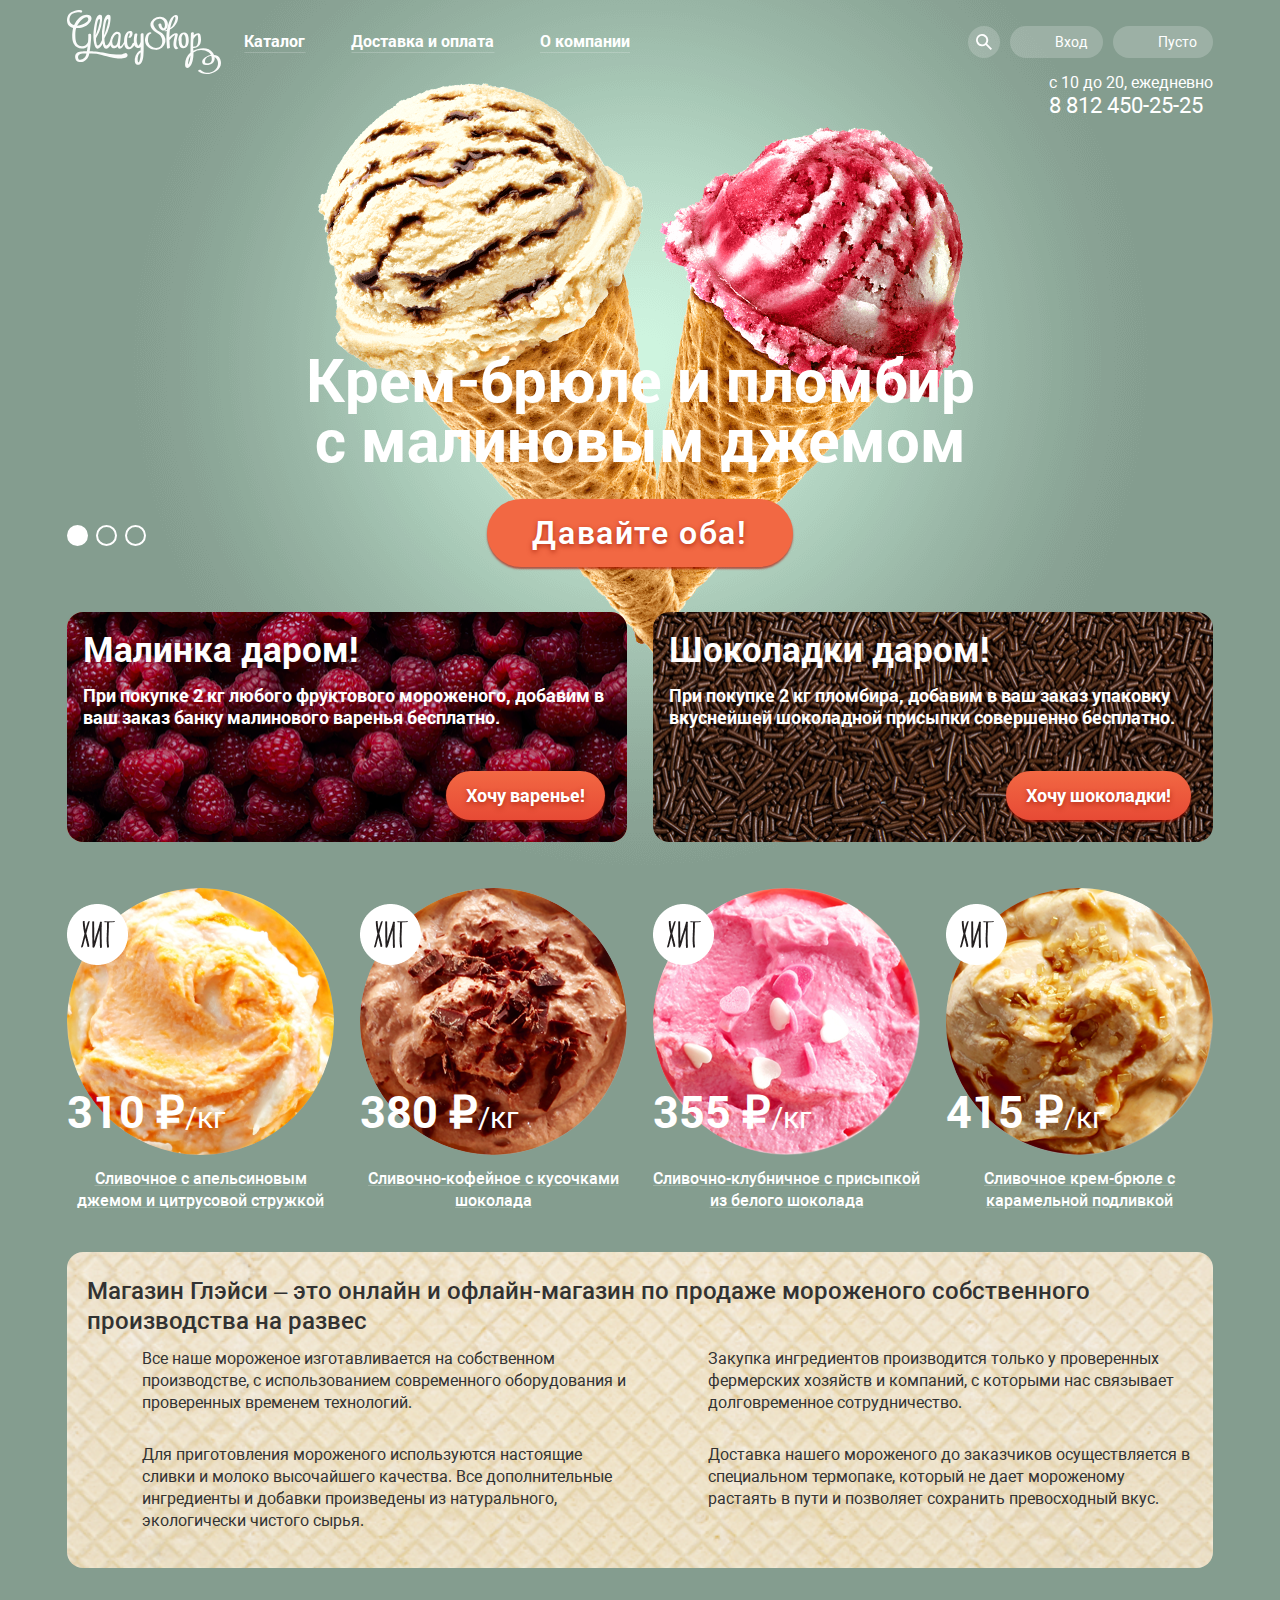
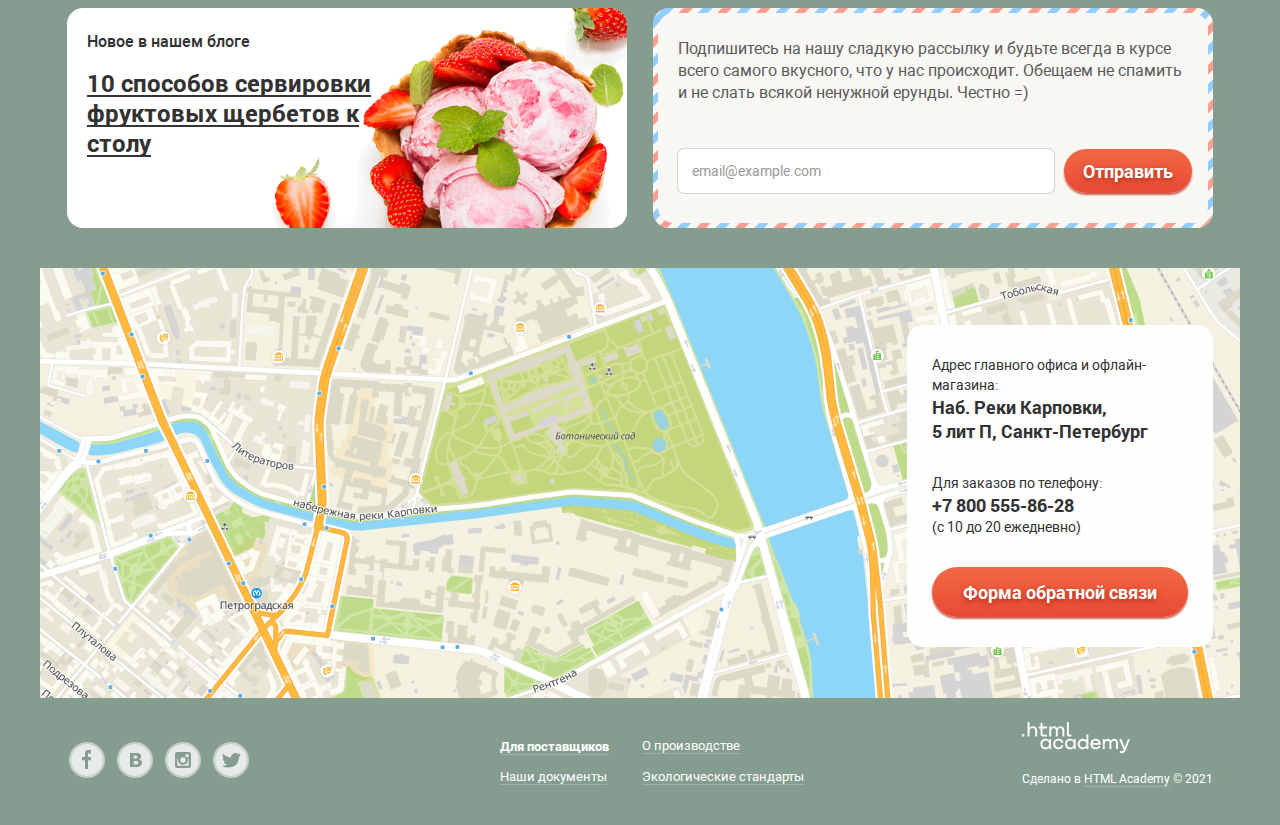
==== index.html @ b0f2558c "убирает лишние стили у карточек товаров" ====
<!DOCTYPE html>
<html lang="ru">
<head>
  <meta charset="utf-8">
  <title>HTML Academy: Глейси</title>
  <meta name="viewport" content="width=device-width, initial-scale=1.0">
  <link rel="icon" href="favicon.ico">
<!--  <link rel="apple-touch-icon" href="favicon/180.png">-->
<!--  <link rel="manifest" href="manifest.webmanifest">-->
  <link rel="preconnect" href="https://fonts.gstatic.com">
  <link href="https://fonts.googleapis.com/css2?family=Roboto:wght@400;500;700&display=swap" rel="stylesheet">
  <link href="css/normalize.css" rel="stylesheet">
  <link href="css/style.css" rel="stylesheet">
  <link rel="preload" as="image" href="img/icecream-group1.png">
  <link rel="preload" as="image" href="img/icecream-group2.png">
  <link rel="preload" as="image" href="img/icecream-group3.png">
</head>
<body class="">
<input class="btn-1" type="radio" id="btn-1" name="toggle" checked>
<input class="btn-2" type="radio" id="btn-2" name="toggle">
<input class="btn-3" type="radio" id="btn-3" name="toggle">
<div class="wrapper">
<header class="main-header">
  <nav class="main-nav">
    <a class="logo">
      <img src="img/logo.svg" width="154" height="64" alt="Логотип магазина мороженого Gllacy Shop">
    </a>
    <ul class="main-nav-list">
      <li class="main-nav-item">
        <a class="main-nav-link" href="#">Каталог</a>
        <ul class="menu-list">
          <li class="menu-item">
            <a class="menu-link new" href="#">Новинки</a>
          </li>
          <li class="menu-item">
            <a class="menu-link" href="catalog.html">Сливочное</a>
          </li>
          <li class="menu-item">
            <a class="menu-link" href="#">Щербеты</a>
          </li>
          <li class="menu-item">
            <a class="menu-link" href="#">Фруктовый лед</a>
          </li>
          <li class="menu-item">
            <a class="menu-link" href="#">Мелорин</a>
          </li>
        </ul>
      </li>
      <li class="main-nav-item">
        <a class="main-nav-link" href="#">Доставка и оплата</a>
      </li>
      <li class="main-nav-item">
        <a class="main-nav-link" href="#">О компании</a>
      </li>
    </ul>
    <ul class="user-list">
      <li class="user-list-item">
        <button class="user-link search-button" type="button" aria-label="Поиск товара"></button>
        <form class="user-form search-form" action="https://echo.htmlacademy.ru" method="get">
          <label class="visually-hidden" for="search-index">Введите слово для поиска</label>
          <input type="text" name="search-index"
                 id="search-index" placeholder="Крем-брюле" autofocus>
        </form>
      </li>
      <li class="user-list-item">
        <a class="user-link login-link" href="#">Вход</a>
        <form class="user-form login-form" action="https://echo.htmlacademy.ru" method="post">
          <div>
            <label class="visually-hidden" for="login-email">Введите e-mail</label>
            <input type="email" name="login-email" id="login-email" placeholder="email@example.com">
          </div>
          <div>
            <label class="visually-hidden" for="login-password">Введите пароль</label>
            <input type="password" name="login-password" id="login-password" placeholder="&#183; &#183; &#183; &#183; &#183; &#183;">
          </div>
          <div>
            <button class="button login-button" type="button">Войти</button>
            <ul class="login-form-list">
              <li class="login-form-item">
                <a class="login-form-link" href="#">Забыли пароль</a>
              </li>
              <li class="login-form-item">
                <a class="login-form-link" href="#">Новая регистрация</a>
              </li>
            </ul>
          </div>
        </form>
      </li>
      <li class="user-list-item">
        <a class="user-link cart-link" href="#" aria-label="Корзина покупок">
          <span class="cart-text cart-empty">Пусто</span>
        </a>
        <div class="cart-content">
          <table>
            <tbody>
            <tr>
              <td class="reset-td">
                <button class="cart-reset" type="reset">
                  <span class="visually-hidden">Удалить из корзины</span>
                </button>
              </td>
              <td class="image-td">
                <img src="img/icecream1.png" width="33" height="33"
                     alt="Сливочный пломбир с желтым апельсиновым джемом">
              </td>
              <td class="title-td">Пломбир с апельсиновым джемом</td>
              <td class="info-td">1,5 кг х <span class="cart-price">200 руб.</span></td>
              <td class="cost-td">300 руб.</td>
            </tr>
            <tr>
              <td class="reset-td">
                <button class="cart-reset" type="reset">
                  <span class="visually-hidden">Удалить из корзины</span>
                </button>
              </td>
              <td class="image-td">
                <img src="img/icecream3.png" width="33" height="33" alt="Розовый клубничный пломбир с присыпкой из
                  маленьких белых сердечек">
              </td>
              <td class="title-td">Клубничный пломбир с присыпкой из белого шоколада</td>
              <td class="info-td">1,5 кг х <span class="cart-price">300 руб.</span></td>
              <td class="cost-td">450 руб.</td>
            </tr>
            </tbody>
          </table>
          <dl class="cart-total">
            <dt>Итого:</dt>
            <dd>750 руб.</dd>
          </dl>
          <button class="button order-button" type="submit">Оформить заказ</button>
        </div>
      </li>
    </ul>
    <div class="nav-contacts">
      <p>с 10 до 20, ежедневно</p>
      <a class="nav-phone" href="tel:88124502525">8 812 450-25-25</a>
    </div>
  </nav>
</header>
<main>
  <div class="container">
    <h1 class="visually-hidden">Магазин мороженого "Glaccy shop"</h1>
    <section class="slider">
      <div class="slide slide1" id="slide1">
        <div class="slide-title">Крем-брюле и пломбир с малиновым джемом</div>
        <a class="button slide-button" href="#">Давайте оба!</a>
      </div>
      <div class="slide slide2" id="slide2">
        <div class="slide-title">Шоколадный пломбир и лимонный сорбет</div>
        <a class="button slide-button" href="#">Давайте оба!</a>
      </div>
      <div class="slide slide3" id="slide3">
        <div class="slide-title">Пломбир с помадкой и клубничный щербет</div>
        <a class="button slide-button" href="#">Давайте оба!</a>
      </div>
      <div class="toggle">
        <label for="btn-1"><span class="visually-hidden">Первый слайд</span></label>
        <label for="btn-2"><span class="visually-hidden">Второй слайд</span></label>
        <label for="btn-3"><span class="visually-hidden">Третий слайд</span></label>
      </div>
    </section>
    <section class="columns special">
      <h2 class="visually-hidden">Акции магазина</h2>
      <div class="special-item raspberries">
        <div>
          <h3>Малинка даром!</h3>
          <p>При покупке 2 кг любого фруктового мороженого, добавим в ваш заказ банку малинового варенья бесплатно.</p>
        </div>
        <button class="button special-button" type="button">Хочу варенье!</button>
      </div>
      <div class="special-item chocolates">
        <div>
          <h3>Шоколадки даром!</h3>
          <p>При покупке 2 кг пломбира, добавим в ваш заказ упаковку вкуснейшей шоколадной присыпки совершенно
            бесплатно.</p>
        </div>
        <button class="button special-button" type="button">Хочу шоколадки!</button>
      </div>
    </section>
    <section class="cards">
      <h2 class="visually-hidden">Варианты мороженого</h2>
      <section class="cards-item">
        <h3>Сливочное с апельсиновым джемом и цитрусовой стружкой</h3>
        <div class="cards-image-wrapper">
          <img class="cards-image" src="img/icecream1.png" width="267" height="267" alt="Сливочный пломбир с желтым апельсиновым джемом">
          <p class="cards-label"><span class="visually-hidden">хит</span></p>
          <p class="cards-info"><span class="cards-price">310 ₽</span>/кг</p>
        </div>
        <a class="button product-button" href="#">Быстрый просмотр</a>
      </section>
      <section class="cards-item">
        <h3>Сливочно-кофейное с кусочками шоколада</h3>
        <div class="cards-image-wrapper">
          <img class="cards-image" src="img/icecream2.png" width="267" height="267" alt="Кофейный пломбир с кусочками шоколада">
          <p class="cards-label"><span class="visually-hidden">хит</span></p>
          <p class="cards-info"><span class="cards-price">380 ₽</span>/кг</p>
        </div>
<!--        <div class="product-button-wrapper">-->
        <a class="button product-button" href="#">Быстрый просмотр</a>
<!--        </div>-->
      </section>
      <section class="cards-item">
        <h3>Сливочно-клубничное с присыпкой из белого шоколада</h3>
        <div class="cards-image-wrapper">
          <img class="cards-image" src="img/icecream3.png" width="267" height="267" alt="Розовый клубничный пломбир с присыпкой из
                    маленьких белых сердечек">
          <p class="cards-label"><span class="visually-hidden">хит</span></p>
          <p class="cards-info"><span class="cards-price">355 ₽</span>/кг</p>
        </div>
        <a class="button product-button" href="#">Быстрый просмотр</a>
      </section>
      <section class="cards-item">
        <h3>Сливочное крем-брюле с карамельной подливкой</h3>
        <div class="cards-image-wrapper">
          <img class="cards-image" src="img/icecream4.png" width="267" height="267" alt="Бежевый cливочный крем-брюле с вкуснейшей карамельной
              подливкой">
          <p class="cards-label"><span class="visually-hidden">хит</span></p>
          <p class="cards-info"><span class="cards-price">415 ₽</span>/кг</p>
        </div>
        <a class="button product-button" href="#">Быстрый просмотр</a>
      </section>
    </section>
    <section class="about">
      <h2 class="about-title">Магазин Глэйси – это онлайн и офлайн-магазин по продаже мороженого собственного производства на развес</h2>
      <ul class="about-list">
        <li class="about-item">Все наше мороженое изготавливается на собственном производстве, с использованием современного оборудования и
          проверенных временем технологий.
        </li>
        <li class="about-item">Закупка ингредиентов производится только у проверенных фермерских хозяйств и компаний, с которыми нас
          связывает долговременное сотрудничество.
        </li>
        <li class="about-item">Для приготовления мороженого используются настоящие сливки и молоко высочайшего качества. Все дополнительные
          ингредиенты и добавки произведены из натурального, экологически чистого сырья.
        </li>
        <li class="about-item">Доставка нашего мороженого до заказчиков осуществляется в специальном термопаке, который не дает мороженому
          растаять в пути и позволяет сохранить превосходный вкус.
        </li>
      </ul>
    </section>
    <div class="columns usefull">
      <article class="blog">
        <h3 class="blog-title">Новое в нашем блоге</h3>
        <h4 class="blog-item-title">
          <a class="blog-item-link" href="#"><span>10 способов сервировки фруктовых щербетов к столу</span></a>
        </h4>
      </article>
      <section class="mailing">
        <div class="mailing-wrapper">
          <h3 class="visually-hidden">Подписка на рассылку магазина</h3>
          <p class="mailing-text">Подпишитесь на нашу сладкую рассылку и будьте всегда в курсе всего самого вкусного, что у нас происходит.
            Обещаем не спамить и не слать всякой ненужной ерунды. Честно =)</p>
          <form class="mailing-form" action="https://echo.htmlacademy.ru" method="post">
            <label class="visually-hidden" for="mailing">Введите e-mail</label>
            <input type="email" name="email"
                   id="mailing" placeholder="email@example.com">
            <button class="button mailing-button" type="submit">Отправить</button>
          </form>
        </div>
      </section>
    </div>
  </div>
  <section class="contacts">
    <h2 class="visually-hidden">Контакты магазина</h2>
    <div class="contacts-map-wrapper">
      <!--          <iframe class="contacts__active-map" src="https://www.google.com/maps/embed?pb=!1m18!1m12!1m3!1d1998.6036253002965!2d30.320858715883602!3d59.9387191690544!2m3!1f0!2f0!3f0!3m2!1i1024!2i768!4f13.1!3m3!1m2!1s0x4696310fca145cc1%3A0x42b32648d8238007!2z0JHQvtC70YzRiNCw0Y8g0JrQvtC90Y7RiNC10L3QvdCw0Y8g0YPQuy4sIDE5LzgsINCh0LDQvdC60YIt0J_QtdGC0LXRgNCx0YPRgNCzLCAxOTExODY!5e0!3m2!1sru!2sru!4v1587990916306!5m2!1sru!2sru"-->
      <!--                  width="600" height="450" style="border:0;" allowfullscreen="" aria-hidden="false" tabindex="0">-->
      <!--          </iframe>-->
      <img class="contacts-map" src="img/map.png" width="1200" height="430" alt="Офис компании расположен по адресу: Санкт-Петербург, Набережная
          реки Карповки, д.5 лит П">
    </div>
    <address class="contacts-wrapper">
      <p>Адрес главного офиса и офлайн-магазина:<br>
        <span>Наб. Реки Карповки, 5&nbsp;лит&nbsp;П,&nbsp;Санкт-Петербург</span></p>
      <p>Для заказов по телефону: <a class="contacts-phone" href="tel:+78005558628"><span>+7&nbsp;800&nbsp;555-86-28</span></a><br>
        (с 10 до 20 ежедневно)</p>
      <a class="button contacts-button" href="#">Форма обратной связи</a>
    </address>
  </section>
</main>
<footer class="footer container">
  <ul class="social-list">
    <li class="social-item">
      <a class="social-button facebook" href="#">
        <span class="visually-hidden">Фейсбук</span>
        <svg width="32" height="32" fill="none" xmlns="http://www.w3.org/2000/svg">
          <path d="M16 0a16 16 0 100 32 16 16 0 000-32zm4.06 9.45H17v3.45h3v3.44h-3V25h-3v-8.66h-3V12.9h3V9.45A3.25 3.25
          0 0117 6h3v3.45h.06z" fill="#fff" fill-opacity=".8"/>
        </svg>
      </a>
    </li>
    <li class="social-item">
      <a class="social-button vk" href="#">
        <span class="visually-hidden">Вконтакте</span>
        <svg width="32" height="32" fill="none" xmlns="http://www.w3.org/2000/svg">
          <path d="M16.64 14.49c.325 0 .648-.06.95-.18a1.2 1.2 0 00.64-.56 2 2 0 00.15-.8 1.55 1.55 0 00-.18-.7 1.05 1.05
          0 00-.61-.51 3 3 0 00-1-.17h-2v3h.57c.59-.05 1.08-.06 1.48-.08zM18.12 17.08A4.851 4.851 0 0017 17h-2.39v3.5h2.45a3.23
          3.23 0 001.21-.25c.321-.11.593-.33.77-.62a1.9 1.9 0 00.22-.9 1.76 1.76 0 00-.26-1 1.6 1.6 0 00-.88-.65z"
                fill="#fff" fill-opacity=".8"/>
          <path d="M16 0a16 16 0 100 32 16 16 0 000-32zm6.6 20.53a3.7 3.7 0 01-1.12 1.33 5.17 5.17 0 01-1.83.88 9.76
          9.76 0 01-2.51.27H11V9h5.45a20.61 20.61 0 012.48.11 5.25 5.25 0 011.56.5 2.75 2.75 0 011.19 1.09c.265.473.4
          1.008.39 1.55a3.08 3.08 0 01-.54 1.8 3.46 3.46 0 01-1.53 1.2v.07a4 4 0 012.18 1.13 3.2 3.2 0 01.8 2.26 3.841
          3.841 0 01-.38 1.82z" fill="#fff" fill-opacity=".8"/>
        </svg>
      </a>
    </li>
    <li class="social-item">
      <a class="social-button instagram" href="#">
        <span class="visually-hidden">Инстаграмм</span>
        <svg width="32" height="32" fill="none" xmlns="http://www.w3.org/2000/svg"><g fill-opacity=".8" fill="#fff">
          <path d="M20.92 16A4.96 4.96 0 1111 16c.001-.384.048-.767.14-1.14h-.9v6.84h11.4v-6.84h-.9c.1.373.161.755.18 1.14z"/>
          <path d="M16 18.66A2.66 2.66 0 1013.32 16 2.67 2.67 0 0016 18.66zM21.68 10.3h-3.04v3.04h3.04V10.3z"/>
          <path d="M16 0a16 16 0 100 32 16 16 0 000-32zm8 21.7a2.28 2.28 0 01-2.32 2.3h-11.4A2.29 2.29 0 018 21.7V10.3A2.29
          2.29 0 0110.28 8h11.39A2.29 2.29 0 0124 10.3v11.4z"/></g>
        </svg>
      </a>
    </li>
    <li class="social-item">
      <a class="social-button twitter" href="#">
        <span class="visually-hidden">Твиттер</span>
        <svg width="32" height="32" fill="none" xmlns="http://www.w3.org/2000/svg"><path d="M16 0a16 16 0 100 32 16 16 0
        000-32zm7.94 12.81c-.25 6.52-3.46 10.83-11 10.7h-.48c-.45 0-4.55-.44-5.35-1.82a7.32 7.32 0
        005.12-1.14c-1.05-.29-2.92-.46-3.25-2.85a2.31 2.31 0 001.3.12C9 17 7.53 16.3 7.61 14.17c.418.32.935.482
        1.46.46-.77-.23-2.15-3.24-1-4.78 2 1.79 4.07 3.48 7.8 3.64.23-2.21 1.24-3.7 3.17-4.32A3.61 3.61 0 0123
        10.31c.74-.23 1.45-.47 2.19-.69a2.21 2.21 0 01-.93 1.71 1.77 1.77 0 001.42-.47 2.9 2.9 0 01-1.74 1.95z"
                                                                                         fill="#fff" fill-opacity=".8"/>
        </svg>
      </a>
    </li>
  </ul>
  <ul class="footer-list">
    <li class="footer-item"><a href="#"><b>Для поставщиков</b></a></li>
    <li class="footer-item"><a href="#">О производстве</a></li>
    <li class="footer-item"><a href="#">Наши документы</a></li>
    <li class="footer-item"><a href="#">Экологические стандарты</a></li>
  </ul>
  <div class="copyright">
    <div class="copyright-image-wrapper">
      <img src="img/logo-academy.svg" width="108" height="31" alt="Логотип HTMl Academy">
    </div>
    <p class="copyright-text">Сделано в <a class="copyright-link" href="https://htmlacademy.ru/intensive/htmlcss">HTML Academy</a> © 2021</p>
  </div>
</footer>
</div>
</body>
</html>
---- css/style.css ----
@font-face {
  font-family: "Roboto";
  src: url("../fonts/roboto.woff2") format("woff2"),
       url("../fonts/roboto.woff") format("woff");
  font-weight: 400;
  font-style: normal;
  font-display: swap;
}

@font-face {
  font-family: "Roboto";
  src: url("../fonts/robotomedium.woff2") format("woff2"),
       url("../fonts/robotomedium.woff") format("woff");
  font-weight: 500;
  font-style: normal;
  font-display: swap;
}

@font-face {
  font-family: "Roboto";
  src: url("../fonts/robotobold.woff2") format("woff2"),
       url("../fonts/robotobold.woff") format("woff");
  font-weight: 700;
  font-style: normal;
  font-display: swap;
}

:root {
  --black: #000000;
  --basic-dark-grey: #323232;
  --black2: #353535;
  --chocolate-back: #502f1c;
  --green-grey: #5A5A5A;
  --raspberry-back: #690d2a;
  --light-green-grey: #696969;
  --basic-green: #849D8F;
  --basic-grey-blue: #8996A6;
  --basic-brown: #9D8B84;
  --red2: #942718;
  --dark-grey: #999999;
  --grey6: #ABABAB;
  --red1: #AC1000;
  --grey8: #CACAC7;
  --lightning-green: #D7F2E3;
  --dark-peach: #D07058;
  --grey4: #D3D3D2;
  --gradient-red: #E74A35;
  --orange: #E84D37;
  --waffles-back: #ebddc3;
  --dirty-white: #EDEDED;
  --basic-white: #ffffff;
  --gradient-orange: #f26843;
  --light-peach: #FBDED7;
  --peach: #F6B5A5;
  --white-grey: #F8F7F4;
  --pink: #FFBC9E;
  --white2: #FEFEFE;
  /*--select-focus: #0000ff;*/

  --shadow-grey: rgba(0, 0, 0, 0.2);
  --shadow-grey2: rgba(0, 0, 0, 0.4);
  --grey7: rgba(0, 0, 0, 0.07);
  --brown2: rgba(160, 32, 11, 0.76);
  --grey2: rgba(171, 171, 171, 0.3);
  --light-orange: rgba(172, 16, 0, 0.64);
  --light-orange2: rgba(172, 16, 0, 0.25);
  --grey: rgba(178, 178, 178, 0.52);
  --lightning-grey-blue: rgba(218, 228, 239, 0.75);
  --pink2: rgba(232, 77, 55, 0.3);
  --lightning-brown: rgba(239, 224, 218, 0.75);
  --special-white5: rgba(248, 247, 244, 0.5);
  --special-white: rgba(255, 255, 255, 0.2);
  --special-white2: rgba(255, 255, 255, 0.4);
  --special-white3: rgba(255, 255, 255, 0.5);
  --special-white4: rgba(255, 255, 255, 0.7);
  --special-white6: rgba(255, 255, 255, 0.8);
  --special-pink: rgba(255, 188, 158, 0.3);
  --sky-blue: rgba(46, 136, 228, 0.52);
  --grey3: rgba(50, 50, 50, 0.2);
  --grey5: rgba(50, 50, 50, 0.3);
  --shadow-brown: rgba(85, 8, 0, 0.54);
}

html {
  box-sizing: border-box;
  height: 100%;
}

*,
::after,
::before {
  box-sizing: inherit;
}

body {
  min-width: 1200px;
  margin: 0;
  padding: 0;
  font-family: 'Roboto', Arial, sans-serif;
  font-size: 16px;
  line-height: 22px;
  font-weight: 400;
  color: var(--basic-white);

  min-height: 100%;
  display: grid;
  grid-template-rows: min-content 1fr min-content;
  align-content: start;
}

body > input[type="radio"] {
  display: none;
}

.green-back {
  background-color: var(--basic-green);
}

img {
  max-width: 100%;
  height: auto;
}

.visually-hidden:not(:focus):not(:active),
input[type="checkbox"].visually-hidden,
input[type="radio"].visually-hidden {
  position: absolute;
  width: 1px;
  height: 1px;
  margin: -1px;
  border: 0;
  padding: 0;
  white-space: nowrap;
  clip-path: inset(100%);
  clip: rect(0 0 0 0);
  overflow: hidden;
}

.container {
  width: 1200px;
  margin: 0 auto;
  padding: 0 27px;
}

.button {
  background: linear-gradient(180deg, var(--gradient-orange) 0%, var(--gradient-red) 100%);
  box-shadow: 0px 2px 2px var(--light-orange);
  text-shadow: 0px 2px 5px var(--brown2);
  border-radius: 70px;
  color: var(--basic-white);
  border: none;
  font-size: 18px;
  line-height: 24px;
  font-weight: 700;
  display: inline-block;
}

.button:hover {
  background: linear-gradient(0deg, var(--special-white), var(--special-white)), linear-gradient(180deg, var(--gradient-orange) 0%, var(--gradient-red) 100%);
  box-shadow: 0px 1px 2px var(--red1);
}

.button:focus,
.button:active {
  background: linear-gradient(0deg, var(--grey7), var(--grey7)), linear-gradient(180deg, var(--gradient-orange) 0%, var(--gradient-red) 100%);
  box-shadow: inset 0px 2px 2px var(--red2);
}

/*Шапка сайта*/

.main-header {
  margin: 0 auto;
  width: 1200px;
  padding: 10px 27px 28px;
}

.logo {
  width: 154px;
  height: 64px;
}

/*Главная навигация*/

.main-nav {
  display: grid;
  grid-template-rows: auto auto;
  grid-template-columns: 154px 1fr auto;
  column-gap: 10px;
  position: relative;
}

.main-nav a {
  text-decoration: none;
  color: var(--basic-white);
}

.main-nav a:hover,
.main-nav a:focus {
  color: var(--basic-dark-grey);
}

.main-nav-list {
  padding: 0;
  margin: 0;
  list-style: none;
  display: flex;
  flex-wrap: wrap;
  align-items: center;
}

.main-nav-item {
  position: relative;
}

.main-nav-link {
  font-weight: bold;
  line-height: 18px;
  margin-right: 20px;
  padding: 4px 13px 7px 13px;
  position: relative;
}

.main-nav-link::after {
  content: "";
  width: calc(100% - 26px);
  height: 1px;
  background-color: var(--special-white);
  position: absolute;
  bottom: 5px;
  left: 50%;
  transform: translateX(-50%);
  /*border-bottom: 1px solid var(--special-white);*/
}

.main-nav-link:hover {
  background-color: var(--basic-white);
  border-radius: 26px;
}

.main-nav-link:hover .link-border {
  border-bottom: none;
}

.main-nav-link:active,
.main-nav-link:focus {
  background-color: var(--dirty-white);
  box-shadow: inset 0px 2px 1px var(--light-green-grey);
  border-radius: 26px;
}

.main-nav-link.active {
  background-color: var(--dark-peach);
  border-radius: 26px;
}

/*.main-nav-link.active::after {*/
/*  border-bottom: none;*/
/*}*/

.main-nav-link:hover::after,
.main-nav-link:focus::after,
.main-nav-link.active::after {
  display: none;
}

.menu-list {
  display: none;
}

.main-nav-item:hover .menu-list {
  display: block;
  width: 143px;
  z-index: 1;
  padding: 0;
  margin: 0;
  list-style: none;
  background-color: var(--basic-white);
  box-shadow: 0px 20px 20px var(--shadow-grey2);
  border-radius: 4px;
  font-size: 14px;
  line-height: 16px;
  position: absolute;
  left: 0;
  top: 29px;
}

.menu-list a {
  color: var(--basic-dark-grey);
}

.menu-link {
  border-radius: 0;
  padding: 7px 21px 7px 20px;
  display: inline-block;
  vertical-align: middle;
  width: 100%;
}

.menu-link.new {
  font-weight: 700;
  border-bottom: 1px solid var(--grey3);
  padding: 13px 21px 15px 20px;
  border-top-right-radius: 4px;
  border-top-left-radius: 4px;
}

.menu-item:last-child .menu-link {
  border-bottom-right-radius: 4px;
  border-bottom-left-radius: 4px;
  padding-bottom: 13px;
}

.menu-link:hover {
  background-color: var(--light-peach);
}

.menu-link:focus {
  background-color: var(--peach);
}

.menu-link.active {
  background-color: var(--dark-peach);
  color: var(--basic-white);
}

/*Сервисная навигация*/

.user-list {
  padding: 0;
  margin: 0;
  list-style: none;
  display: flex;
  flex-wrap: wrap;
  align-items: center;
}

.user-list-item {
  margin-right: 10px;
  position: relative;
}

.user-link {
  background-color: var(--special-white);
  font-size: 14px;
  line-height: 16px;
  border-radius: 20px;
  min-height: 32px;
  display: flex;
  align-items: center;
  justify-content: center;
  padding: 7px 16px 7px 45px;
}

.user-list-item:last-child {
  margin-right: 0;
}

.user-link:hover {
  background-color: var(--basic-white);
}

.user-form {
  background-color: var(--white-grey);
  box-shadow: 0px 20px 20px var(--shadow-grey2);
  border-radius: 4px;
}

.user-form input[type="text"],
.user-form input[type="email"],
.user-form input[type="password"] {
  background-color: var(--basic-white);
  /*border: 1px solid var(--grey4);*/
  box-sizing: border-box;
  border-radius: 4px;
  color: var(--basic-dark-grey);
  box-shadow: 0px 0px 0px 1px var(--grey4);
  border: none;
  padding: 13px 15px;
}

.user-form input[type="text"]:hover,
.user-form input[type="email"]:hover,
.user-form input[type="password"]:hover,
.mailing-form input[type="email"]:hover {
  /*border: 2px solid var(--grey);*/
  box-shadow: 0px 0px 0px 2px var(--grey);
}

.user-form input[type="text"]:focus,
.user-form input[type="email"]:focus,
.user-form input[type="password"]:focus,
.mailing-form input[type="email"]:focus {
  /*border: 2px solid var(--sky-blue);*/
  outline: none;
  box-shadow: 0px 0px 0px 2px var(--sky-blue);
}

.user-form input::placeholder,
.mailing-form input::placeholder {
  color: var(--dark-grey);
  font-size: 14px;
  line-height: 16px;
  font-weight: 400;
}

.search-button {
  border: none;
  border-radius: 50%;
  width: 32px;
  height: 32px;
  background-image: url("../img/icon-search.svg");
  background-repeat: no-repeat;
  background-position: center;
  background-size: 16px 16px;
  padding: 0;
  cursor: pointer;
}

.search-button:hover {
  background-image: url("../img/icon-search-hover.svg");
}

.search-form,
.login-form {
  display: none;
}

.user-list-item:hover .search-form {
  display: block;
  width: 341px;
  min-height: 81px;
  position: absolute;
  z-index: 1;
  right: 0;
  top: 34px;
  padding: 20px 15px;
}

.search-form input[type="text"],
.login-form input[type="email"],
.login-form input[type="password"] {
  width: 100%;
}

.login-button,
.order-button {
  box-shadow: 0px 1px 2px var(--light-orange2);
  text-shadow: none;
  border-radius: 26px;
}

.login-button {
  padding: 10px 25px;
}

.user-list-item:hover .login-form {
  display: block;
  width: 277px;
  min-height: 214px;
  position: absolute;
  z-index: 1;
  right: 0;
  top: 34px;
  padding: 20px 17px 20px 19px;
}

.login-form div {
  margin-bottom: 20px;
}

.login-form div:last-child {
  margin-bottom: 0;
  display: flex;
  justify-content: space-between;
}

.login-form-list {
  padding: 0;
  margin: 0;
  list-style: none;
  display: flex;
  flex-wrap: wrap;
  justify-content: space-between;
  flex-direction: column;
}

.login-form-list a {
  font-size: 13px;
  line-height: 15px;
  color: var(--basic-dark-grey);
  border-bottom: 1px solid var(--grey5);
}

.login-form-list a:hover,
.login-form-list a:focus {
  color: var(--orange);
  border-bottom: 1px solid var(--pink2);
}

.main-nav .cart-link-filled {
  background-color: var(--basic-white);
  color: var(--basic-dark-grey);
}

.cart-content {
  display: none;
}

.user-list-item:hover .cart-content {
  display: block;
  background-color: var(--white-grey);
  box-shadow: 0px 20px 20px var(--shadow-grey2);
  border-radius: 4px;
  font-size: 13px;
  line-height: 16px;
  color: var(--basic-dark-grey);
  padding: 10px 14px 21px 15px;
  position: absolute;
  right: 0;
  top: 35px;
  width: 539px;
  z-index: 1;
}

.cart-content table {
  padding-bottom: 14px;
  border-bottom: 1px solid var(--grey8);
  margin-bottom: 18px;
  width: 100%;
}

.cart-content table td {
  padding-top: 10px;
  padding-bottom: 10px;
}

.reset-td {
  padding-left: 3px;
  padding-right: 3px;
}

.image-td {
  padding-left: 3px;
  padding-right: 6px;
}

.title-td {
  padding-left: 7px;
  padding-right: 15px;
  width: 238px;
}

.info-td {
  padding-left: 16px;
  padding-right: 12px;
}

.cost-td {
  padding-left: 12px;
  padding-right: 11px;
}

.cart-content .product-info {
  color: var(--black);
}

.cart-content img {
  background-color: var(--grey7);
  border-radius: 50%;
}

.cart-price {
  color: var(--grey6);
}

.cart-reset {
  position: relative;
  padding: 0;
  width: 21px;
  height: 21px;
  border: none;
  background-color: transparent;
}

.cart-reset:after {
  content: "";
  background-image: url("../img/icon-cross.svg");
  background-repeat: no-repeat;
  background-position: 0 0;
  background-size: 11px 11px;
  position: absolute;
  width: 11px;
  height: 11px;
  top: 50%;
  left: 50%;
  transform: translate(-50%, -50%);
}

.cart-total {
  display: flex;
  justify-content: flex-end;
  align-items: center;
  font-size: 15px;
  font-weight: 700;
  margin-bottom: 18px;
}

.cart-total dd {
  margin-left: 5px;
}

.order-button {
  padding: 11px 15px 10px;
  width: 172px;
  display: block;
  margin-left: auto;
}

.nav-contacts {
  position: absolute;
  right: 0;
  bottom: -45px;
}

.nav-contacts p {
  margin: 0;
}

.nav-contacts a,
.nav-contacts a:hover,
.nav-contacts a:focus {
  font-size: 22px;
  line-height: 24px;
  color: var(--basic-white);
}

/*Слайдер*/

.slider {
  position: relative;
  margin-bottom: 40px;
  margin-top: 247px;
  text-align: center;
  color: var(--basic-white);

}

.wrapper {
  background-image: url("../img/icecream-group1.png");
  background-repeat: no-repeat;
  background-position: top center;
  min-height: 100vh;
  transition: background-image 0.5s ease, background-color 0.5s ease;
}

/* Псевдоэлементы с изображениями нужны только для предзагрузки картинок, чтобы они уже были в кеше в момент переключения слайдов и сразу отображались */

.wrapper:before,
.wrapper:after {
  content: "";
  visibility: hidden;
}

.wrapper:before {
  background-image: url("../img/icecream-group2.png");
}

.wrapper:after {
  background-image: url("../img/icecream-group3.png");
}

.slide {
  display: none;
}

.slide-title {
  margin: 0 auto;
  margin-bottom: 30px;
  width: 700px;
  font-size: 60px;
  font-weight: 700;
  line-height: 60px;
}

.slide-button {
  display: inline-block;
  margin-bottom: 5px;
  padding: 12px 45px;
  font-weight: 600;
  vertical-align: top;
  color: var(--basic-white);
  text-decoration: none;
  background: var(--gradient-orange);
  border-radius: 70px;
  box-shadow: 0px 2px 2px var(--light-orange);
  text-shadow: 0px 2px 5px var(--brown2);
  font-size: 32px;
  line-height: 44px;
  letter-spacing: 0.05em;
}

.slide-button:hover {
  box-shadow: 0px 2px 2px var(--red1);
}

.toggle {
  position: absolute;
  left: 0;
  bottom: 25px;
  font-size: 0;
}

.toggle label {
  display: inline-block;
  width: 21px;
  height: 21px;
  margin-right: 8px;
  vertical-align: top;
  background-color: transparent;
  border: 2px solid var(--basic-white);
  border-radius: 50%;
  cursor: pointer;
}

.toggle label:hover {
  background-color: var(--special-white2);
}

.toggle label:active {
  background-color: var(--basic-white);
}

.btn-1:checked ~ .wrapper .slide1,
.btn-2:checked ~ .wrapper .slide2,
.btn-3:checked ~ .wrapper .slide3 {
  display: block;
}

.btn-1:checked ~ .wrapper {
  background-color: var(--basic-green);
  background-image: url("../img/icecream-group1.png");
}

.btn-2:checked ~ .wrapper {
  background-color: var(--basic-grey-blue);
  background-image: url("../img/icecream-group2.png");
}

.btn-3:checked ~ .wrapper {
  background-color: var(--basic-brown);
  background-image: url("../img/icecream-group3.png");
}

.btn-1:checked ~ .wrapper label[for="btn-1"],
.btn-2:checked ~ .wrapper label[for="btn-2"],
.btn-3:checked ~ .wrapper label[for="btn-3"] {
  background-color: var(--basic-white);
}

/*Двухколоночные блоки*/

.columns {
  display: grid;
  grid-template-columns: 1fr 1fr;
  column-gap: 26px;
  margin-bottom: 40px;
}

/*Акции*/

.special {
}

.special-item {
  width: 560px;
  min-height: 230px;
  border-radius: 16px;
  padding: 16px 22px 22px 16px;
  display: flex;
  flex-direction: column;
  justify-content: space-between;
}

.special-item.raspberries {
  background-image: url("../img/background-raspberries.png");
  background-repeat: no-repeat;
  background-size: 100% 100%;
  background-position: center center;
  background-color: var(--red1);
}

.special-item.chocolates {
  background-image: url("../img/background-chocolate.png");
  background-repeat: no-repeat;
  background-size: 100% 100%;
  background-position: center center;
  background-color: var(--shadow-brown);
}

.special-item h3 {
  margin: 0;
  font-weight: bold;
  font-size: 35px;
  line-height: 41px;
  text-align: left;
  margin-bottom: 15px;
}

.special-item p {
  margin: 0;
  font-weight: bold;
  font-size: 18px;
  line-height: 22px;
}

.special-button {
  /*box-shadow: 0px 2px 2px var(--light-orange);*/
  font-weight: bold;
  /*text-shadow: 0px 2px 5px var(--brown2);*/
  /*border-radius: 70px;*/
  padding: 12px 20px 13px 20px;
  margin-left: auto;
}

.special-button:hover {
  box-shadow: 0px 1px 2px var(--light-orange);
}

/*Карточки с мороженым*/

.cards {
  /*display: grid;*/
  /*grid-template-columns: 1fr 1fr 1fr 1fr;*/
  /*row-gap: 40px;*/
  /*margin-bottom: 40px;*/
  position: relative;

  display: flex;
  flex-wrap: wrap;
  justify-content: start;
  margin-left: -13px;
  margin-right: -13px;
}

.cards-image-wrapper {
  height: 267px;
  margin-bottom: 13px;
  position: relative;
}

.cards-item {
  width: 293px;
  min-height: 324px;
  display: flex;
  flex-direction: column;
  /*align-items: center;*/
  /*box-sizing: content-box;*/
  /*margin-right: 26px;*/
  padding: 6px 13px 0 13px;
  margin-bottom: 40px;
}

/*.cards-item:nth-child(4n){*/
/*  margin-right: 0;*/
/*}*/

.cards-item:hover {
  background-color: var(--special-white);
  box-shadow: 0 20px 20px var(--shadow-grey);
  border-radius: 4px;
  /*padding: 6px 13px 0 13px;*/
  /*margin-right: 13px;*/
  /*margin-left: -13px;*/
  position: relative;
  z-index: 2;
}

.cards-item h3 {
  margin: 0;
  font-weight: 500;
  text-align: center;
  font-size: 16px;
  text-decoration: underline;
  text-decoration-color: var(--special-white);
  order: 2;
}

.cards-item img {
  border-radius: 50%;
  background-color: var(--grey);
  width: 267px;
  height: 267px;
}

.cards-label {
  background-image: url("../img/label.png");
  background-repeat: no-repeat;
  background-position: center center;
  background-size: 100% 100%;
  width: 61px;
  height: 61px;
  display: block;
  position: absolute;
  top: 0;
  left: 0;
}

.cards-item .product-button {
  display: none;
}

.cards-item:hover .product-button {
  display: block;
  order: 3;
  margin: 18px auto 21px auto;
  border-radius: 50px;
  line-height: 24px;
  text-decoration: none;
  box-shadow: 0px 1px 2px var(--red1);
  padding: 12px 16px;
}

.cards-price {
  font-weight: bold;
  font-size: 45px;
  line-height: 45px;
}

.cards-info {
  font-size: 30px;
  line-height: 35px;
  margin: 0;
  position: absolute;
  bottom: 20px;
}

/*О магазине*/

.about {
  background-image: url("../img/background-waffles.png");
  background-size: 100%, 100%;
  background-repeat: no-repeat;
  background-position: center, center;
  background-color: var(--waffles-back);
  color: var(--basic-dark-grey);
  padding: 24px 20px 36px 20px;
  border-radius: 16px;
  margin-bottom: 40px;
}

.about-title {
  margin: 0;
  font-weight: 500;
  font-size: 24px;
  line-height: 30px;
  margin-bottom: 7px;
}

.about-list {
  list-style: none;
  margin: 0;
  padding: 0;
  display: grid;
  grid-template-columns: 1fr 1fr;
  column-gap: 26px;
  row-gap: 25px;
}

.about-item {
  padding: 5px 0 0 55px;
}

/*Блок новостей*/

.blog {
  background-color: var(--basic-white);
  background-image: url("../img/background-strawberries.png");
  background-size: 100%, 100%;
  background-repeat: no-repeat;
  background-position: center, right;
  width: 560px;
  min-height: 220px;
  color: var(--basic-dark-grey);
  border-radius: 16px;
  padding: 23px 20px;
}

.blog-title {
  font-weight: 500;
  font-size: 16px;
  line-height: 22px;
  margin: 0;
  text-align: left;
  margin-bottom: 15px;
}

.blog-item-title {
  font-weight: 700;
  font-size: 24px;
  line-height: 30px;
  margin: 0;
  text-align: left;
  width: 287px;
}

.blog-item-title a {
  color: var(--basic-dark-grey);
  /*text-decoration: underline 2px solid var(--black2);*/
  text-decoration: none;
  display: inline;
}

.blog-item-link span {
  background-image: linear-gradient(to bottom, var(--black2) 50%, transparent 50%);
  background-position: 0 1.15em;
  background-repeat: repeat-x;
  background-size: 2px 4px;
}

.blog-item-title a:hover,
.blog-item-title a:focus {
  color: var(--orange);
  text-decoration-color: var(--pink2);
}

.blog-item-link:hover span,
.blog-item-link:focus span {
  background-image: linear-gradient(to bottom, var(--pink2) 50%, transparent 50%);
}

/*Рассылка*/

.mailing {
  background-color: var(--basic-white);
  background-image: url("../img/background-mail.png");
  background-size: 100%, 100%;
  background-repeat: no-repeat;
  background-position: top, center;
  width: 560px;
  min-height: 220px;
  padding-top: 5px;
  color: var(--basic-dark-grey);
  border-radius: 16px;
}

.mailing-wrapper {
  background: var(--white-grey);
  border-radius: 16px;
  min-height: 210px;
  margin: 0 5px;
  padding: 25px 16px 27px 20px;
}

.mailing-text {
  margin: 0;
  color: var(--green-grey);
  margin-bottom: 45px;
}

.mailing-form {
  display: flex;
  width: 100%;
}

.mailing-form input[type="email"] {
  background-color: var(--basic-white);
  /*border: 1px solid var(--grey);*/
  border-radius: 6px;
  color: var(--basic-dark-grey);
  padding: 12px 14px;
  margin-right: 10px;
  flex-grow: 1;
  box-shadow: 0px 0px 0px 1px var(--grey);
  border: none;
}

.mailing-button {
  /*border-radius: 70px;*/
  /*text-shadow: 0px 2px 5px var(--brown2);*/
  padding: 10px 19px;
}

/*Карта и контакты*/
.contacts {
  width: 1200px;
  margin: 0 auto;
  position: relative;
}

.contacts-map {
  background-color: var(--grey);
}

.contacts-wrapper {
  background: var(--white2);
  border-radius: 16px;
  color: var(--basic-dark-grey);
  font-style: normal;
  padding: 30px 25px;
  position: absolute;
  right: 27px;
  top: 50%;
  transform: translateY(-50%);
  width: 306px;
}

.contacts-wrapper p {
  margin: 0;
  font-size: 14px;
  line-height: 20px;
  margin-bottom: 30px;
}

.contacts-wrapper span,
.contacts-phone {
  font-weight: bold;
  font-size: 18px;
  line-height: 24px;
}

.contacts-phone {
  color: var(--basic-dark-grey);
  text-decoration: none;
}

.contacts-button {
  text-decoration: none;
  text-shadow: 0px 2px 5px var(--brown2);
/*border-radius: 70px;*/
  padding: 13px 20px;
  text-align: center;
  width: 100%;
}

/*Хлебные крошки*/

.breadcrumbs {
  list-style: none;
  margin: 0;
  padding: 0;
  font-size: 14px;
  line-height: 16px;
  margin-bottom: 13px;
  display: flex;
  flex-wrap: wrap;
  align-items: center;
}

.breadcrumbs-item {
  margin-right: 8px;
}

.breadcrumbs-link {
  color: var(--basic-white);
  text-decoration: none;
  border-bottom: 1px solid var(--special-white);
}

.breadcrumbs-link:hover,
.breadcrumbs-link:focus {
  color: var(--pink);
  border-bottom: 1px solid var(--special-pink);
}

.breadcrumbs-link.active {
  border-bottom: none;
}

/*Каталог*/
.catalog-title {
  margin: 0;
  font-weight: bold;
  font-size: 35px;
  line-height: 41px;
  margin-bottom: 15px;
}

/*Фильтр*/

.filter {
  margin-bottom: 40px;
}

.filter-form {
  width: 869px;
  font-weight: 500;
  line-height: 18px;
  display: flex;
  flex-wrap: wrap;
  align-items: start;
  justify-content: space-between;
}

.fieldset-list {
  list-style: none;
  margin: 0;
  padding: 0;
  border: none;
  background-color: var(--special-white);
  border-radius: 20px;
  display: flex;
  align-items: center;
}

.fieldset-item {
  margin-right: 19px;
}

.fieldset-item:last-child {
  margin-right: 0;
}

.filter-fieldset {
  margin: 0;
  padding: 0;
  margin-top: 14px;
  border: none;
}

.filter-fieldset legend {
  margin: 0;
  margin-bottom: 7px;
  font-weight: 500;
  font-size: 14px;
  line-height: 16px;
}

.sorting-select-wrapper:hover .sorting-select {
  color: var(--basic-dark-grey);
}

.sorting-select-wrapper select {
  -webkit-appearance: none;
  -moz-appearance: none;
  appearance: none;
  background-color: transparent;
  border: none;
  padding: 0 1em 0 0;
  margin: 0;
  width: 100%;
  font-family: inherit;
  font-size: inherit;
  cursor: inherit;
  line-height: inherit;
  z-index: 1;
  color: var(--basic-white);
}

.sorting-select-wrapper select::-ms-expand {
  display: none;
}

.sorting-select-wrapper {
  background-color: var(--special-white);
  border-radius: 20px;
  border: none;
  color: var(--basic-white);
  width: 196px;
  padding: 10px 14px 8px 16px;
  font-size: inherit;
  cursor: pointer;
  line-height: inherit;
  position: relative;
  display: grid;
  grid-template-areas: "select";
  align-items: center;
}

.sorting-select-wrapper::after {
  content: "";
  background-image: url("../img/icon-select.svg");
  width: 11px;
  height: 10px;
  justify-self: end;
}

.sorting-select-wrapper:hover::after {
  background-image: url("../img/icon-select-hover.svg");
}

.sorting-select-wrapper select,
.sorting-select-wrapper::after {
  grid-area: select;
}

.price-range {
  background: var(--special-white);
  border-radius: 20px;
  border: none;
  color: var(--basic-white);
  min-height: 36px;
  width: 218px;
  /*position: relative;*/
}

/*.price-line-grey {*/
/*  !*width: 176px;*!*/
/*  height: 2px;*/
/*  background-color: var(--special-white5);*/
/*}*/

/*.price-line-white {*/
/*  width: 60%;*/
/*  height: 2px;*/
/*  background-color: var(--white-grey);*/
/*}*/

/*.price-circle {*/
/*  position: absolute;*/
/*  top: -9px;*/
/*  width: 4px;*/
/*  height: 4px;*/
/*  background: var(--grey6);*/
/*  border: 8px solid var(--basic-white);*/
/*  border-radius: 50%;*/
/*  -webkit-box-shadow: 0 2px 1px 0 var(--grey2);*/
/*  box-shadow: 0 2px 1px 0 var(--grey2);*/
/*  cursor: pointer;*/
/*  box-sizing: content-box;*/
/*}*/

/*.price-circle-left {*/
/*  left: 10%;*/
/*}*/

/*.price-circle-right {*/
/*  right: 10%;*/
/*}*/

/*.price-circle:hover {*/
/*  width: 4px;*/
/*  height: 5px;*/
/*  border: 9px solid var(--basic-white);*/
/*}*/

.price-range {
  display: flex;
  align-items: center;
  justify-content: center;
}

.price-range input[type="range"] {
  -webkit-appearance: none;  /* Override default CSS styles */
  appearance: none;
  width: 88px; /* Full-width */
  height: 2px; /* Specified height */
  background: linear-gradient(to right, rgba(248, 247, 244, 0.5) 27%, #ffffff 27%); /* Grey background */
  outline: none; /* Remove outline */
  /*opacity: 0.7; !* Set transparency (for mouse-over effects on hover) *!*/
  -webkit-transition: .2s; /* 0.2 seconds transition on hover */
  transition: opacity .2s;
  display: block;
  /*position: absolute;*/
  /*top: 50%;*/
  /*left: 20px;*/
  /*transform: translateX(-50%);*/
}

.price-range input[id="range-2"] {
  background: linear-gradient(to left, rgba(248, 247, 244, 0.5) 73%, #ffffff 73%);
  /*margin-top: -2px;!* Grey background *!*/
  right: 20px;
}

/* Mouse-over effects */
.price-range input[type="range"]:hover {
  /*opacity: 1; !* Fully shown on mouse-over *!*/
}

.price-range input::-webkit-slider-thumb {
  -webkit-appearance: none; /* Override default look */
  appearance: none;
  /*width: 25px; !* Set a specific slider handle width *!*/
  /*height: 25px; !* Slider handle height *!*/
  /*background: #04AA6D; !* Green background *!*/
  width: 4px;
  height: 4px;
  background: var(--grey6);
  border: 8px solid var(--basic-white);
  border-radius: 50%;
  -webkit-box-shadow: 0 2px 1px 0 var(--grey2);
  box-shadow: 0 2px 1px 0 var(--grey2);
  cursor: pointer;
  box-sizing: content-box;
}

.price-range input::-webkit-slider-thumb:hover {
  width: 4px;
  height: 5px;
  border: 9px solid var(--basic-white);
}

.price-range input::-moz-range-thumb {
  width: 4px;
  height: 4px;
  background: var(--grey6);
  border: 8px solid var(--basic-white);
  border-radius: 50%;
  box-shadow: 0 2px 1px 0 var(--grey2);
  cursor: pointer;
  box-sizing: content-box;
}

.fat-list {
  padding: 7px 14px;
}

.fat-list label {
  display: inline-block;
  vertical-align: middle;
}

.form-radio + label::before {
  content: "";
  width: 22px;
  height: 22px;
  background-image: url("../img/radio-off.svg");
  background-repeat: no-repeat;
  background-size: 22px 22px;
  background-position: left center;
  /*position: absolute;*/
  /*border: 4px solid var(--special-white);*/
  /*box-shadow: 0 0 0 5px var(--special-white6);*/
  /*border-radius: 50%;*/
  /*background-repeat: no-repeat;*/
  /*background-position: top center;*/
  /*background-size: 7px 7px;*/
  /*background-color: var(--special-white);*/
  display: inline-block;
  vertical-align: middle;
  cursor: pointer;
  /*box-sizing: content-box;*/
  margin-right: 11px;
  opacity: 80%;
}

.form-radio:checked + label::before {
  content: "";
  background-image: url("../img/radio-on.svg");
  /*width: 6px;*/
  /*height: 6px;*/
  /*border: 6px solid transparent;*/
  /*box-shadow: 0 0 0 5px var(--special-white6);*/
  /*border-radius: 50%;*/
  /*background-repeat: no-repeat;*/
  /*background-position: 0 0;*/
  /*!*background-size: 12px 12px;*!*/
  /*background-color: var(--special-white6);*/
  /*display: inline-block;*/
  /*vertical-align: middle;*/
  /*cursor: pointer;*/
}

.form-radio:checked:hover + label::before,
.form-radio:hover + label::before,
.form-checkbox:hover + .form-check,
.form-checkbox:checked:hover + .form-check {
  opacity: 100%;
}

.form-radio:checked:disabled + label::before,
.form-radio:disabled + label::before,
.form-checkbox:disabled + .form-check,
.form-checkbox:checked:disabled + .form-check {
  opacity: 40%;
}

.fillers-list {
  padding: 9px 16px;
}

.fillers-list label {
  padding-left: 32px;
  position: relative;
  display: inline-block;
  vertical-align: middle;
}

.form-check {
  position: absolute;
  left: 0;
  top: -2px;
  width: 20px;
  height: 20px;
  background-image: url("../img/checkbox-off.svg");
  background-position: center left 0;
  background-size: 20px 20px;
  background-repeat: no-repeat;
  /*margin-right: 8px;*/
  opacity: 80%;
}

.form-checkbox:checked + .form-check {
  /*content: "";*/
  /*width: 30px;*/
  /*height: 30px;*/
  /*background-image: url("../img/icon-tick.svg");*/
  /*background-size: 22px 17px;*/
  /*background-repeat: no-repeat;*/
  /*background-position: center center;*/
  position: absolute;
  /*border: 1px solid rgb(205, 205, 205);*/
  left: 0;
  top: -2px;
  width: 24px;
  height: 20px;
  background-image: url("../img/checkbox-on.svg");
  background-position: center left 0;
  background-size: 24px 20px;
  background-repeat: no-repeat;
  opacity: 80%;
}





.filter-button {
  background: var(--special-white);
  border-radius: 20px;
  border: 2px solid var(--basic-white);
  color: var(--basic-white);
  padding: 10px 29px 5px 29px;
  align-self: flex-end;
  min-height: 36px;
}

.filter-button:hover {
  border: none;
  color: var(--basic-dark-grey);
  background-color: var(--basic-white);
}

.filter-button:active {
  box-shadow: inset 0px 2px 1px var(--light-green-grey);
}

/*Пагинация*/

.pagination-list {
  list-style: none;
  margin: 0;
  padding: 0;
  grid-column: -2/-1;
  justify-self: end;
  padding-top: 40px;
  padding-bottom: 30px;
  display: flex;
  flex-wrap: wrap;
  justify-content: flex-end;
  align-items: center;
}

.pagination-item {
  margin-right: 4px;
}

.pagination-item:last-child {
  margin-right: 0;
}

.pagination-button {
  width: 26px;
  height: 26px;
  border: none;
  background-color: transparent;
  background-image: url("../img/icon-right-small.svg");
  background-repeat: no-repeat;
  background-size: 7px 12px;
  background-position: center;
}

.pagination-button:disabled {
  opacity: 20%;
}

.pagination-button-left {
  transform: rotate(180deg);
}

.pagination-link {
  color: var(--basic-white);
  font-weight: 500;
  line-height: 18px;
  width: 26px;
  height: 26px;
  display: flex;
  justify-content: center;
  align-items: center;
  box-sizing: border-box;
  text-decoration: none;
  border-radius: 50%;
}

.pagination-link:hover {
  background-color: var(--special-white);
}

.pagination-link.active,
.pagination-link:focus {
  background-color: var(--basic-white);
  color: var(--basic-dark-grey);
}

/*Подвал сайта*/

.footer {
  padding: 18px 27px 25px 29px;
  font-size: 13px;
  line-height: 18px;
  display: grid;
  grid-template-columns: 1fr 1fr 1fr 1fr;
  column-gap: 26px;
}

.footer-list {
  list-style: none;
  margin: 0;
  padding: 0;
  grid-column: 2/4;
  justify-self: center;
  align-self: center;

  display: grid;
  grid-template-columns: auto auto;
  column-gap: 10px;
  row-gap: 12px;
  width: 327px;
}

.footer-item {
  padding-left: 22px;
}

.footer-item a {
  color: var(--basic-white);
  text-decoration: none;
  border-bottom: 1px solid var(--special-white);
}

.footer-item a:hover,
.footer-item a:focus {
  color: var(--pink);
  border-bottom: 1px solid var(--special-pink);
}

/*Социальные сети*/

.social-list {
  list-style: none;
  margin: 0;
  padding: 0;
  display: flex;
  flex-wrap: wrap;
  align-self: center;
}

.social-item {
  margin: 5px 12px 5px 0;
}

.social-button {
  box-sizing: content-box;
  display: inline-block;
  width: 32px;
  height: 32px;
  border: 2px solid var(--special-white3);
  border-radius: 50%;
}

.social-button:hover svg path,
.social-button:hover svg g {
  fill-opacity: 1;
}

.social-button:focus svg path,
.social-button:focus svg g {
  fill-opacity: 1;
}

.social-button:active svg path,
.social-button:active svg g {
  fill-opacity: 1;
}

.social-button:focus,
.social-button:active {
  border: 2px solid var(--special-white4);
}

/*Копирайт*/

.copyright {
  justify-self: end;
  grid-column: 4/5;
}

.copyright-text {
  font-size: 12px;
}

.copyright-text a {
  color: var(--basic-white);
  border-bottom: 1px solid var(--special-white);
  text-decoration: none;
}

.copyright-text a:hover,
.copyright-text a:focus {
  color: var(--pink);
  border-bottom: 1px solid var(--special-pink);
}

/*.product-button {*/
/*  display: block;*/
/*  width: 200px;*/
/*  margin: 0 auto;*/
/*}*/

/*.product-button-wrapper {*/
/*  display: none;*/
/*  background-color: var(--special-white);*/
/*}*/

/*.cards-item {*/
/*  position: relative;*/
/*}*/

/*.cards-item:hover {*/
/*  box-shadow: none;*/
/*  border-bottom-right-radius: 0;*/
/*  border-bottom-left-radius: 0;*/
/*}*/

/*.cards-item:hover .product-button-wrapper {*/
/*  display: block;*/
/*  position: absolute;*/
/*  bottom: -86px;*/
/*  left: 0;*/
/*  right: 0;*/
/*  z-index: 1;*/
/*  !*padding-bottom: 20px;*!*/
/*}*/
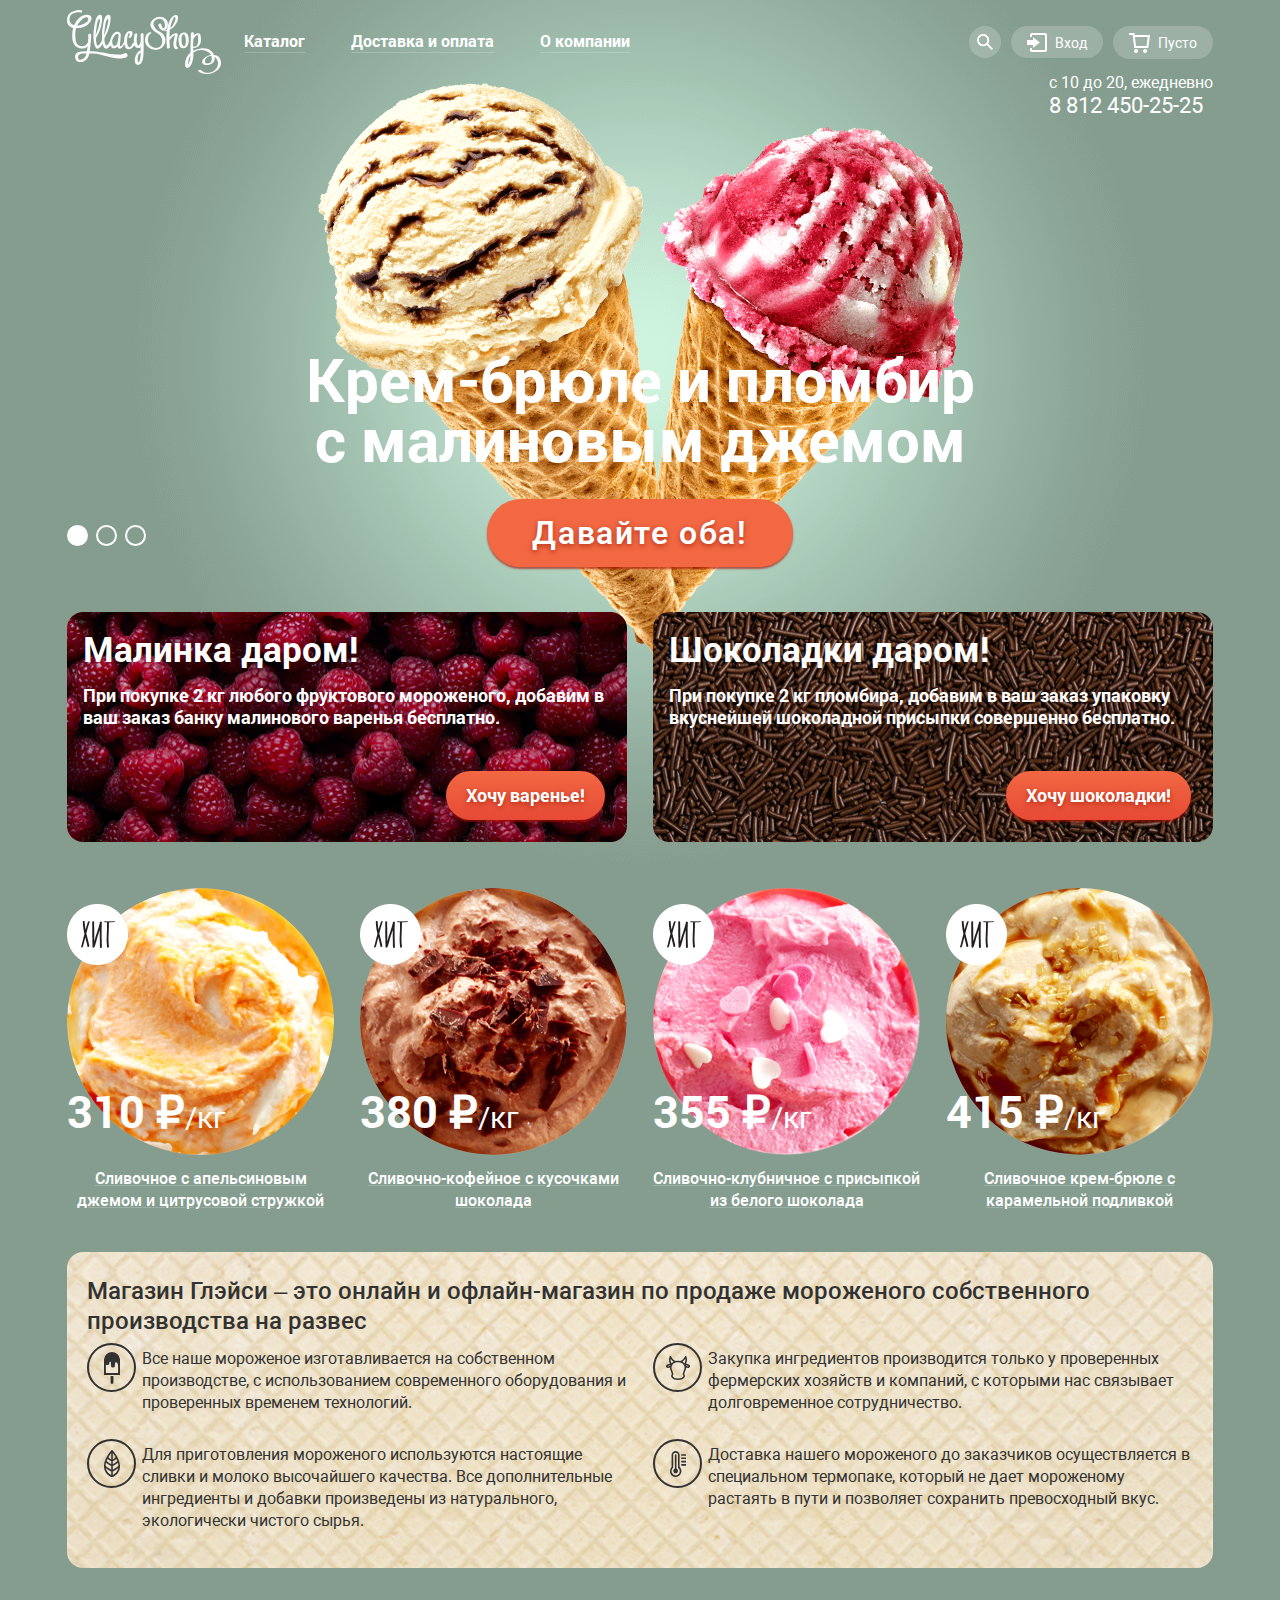
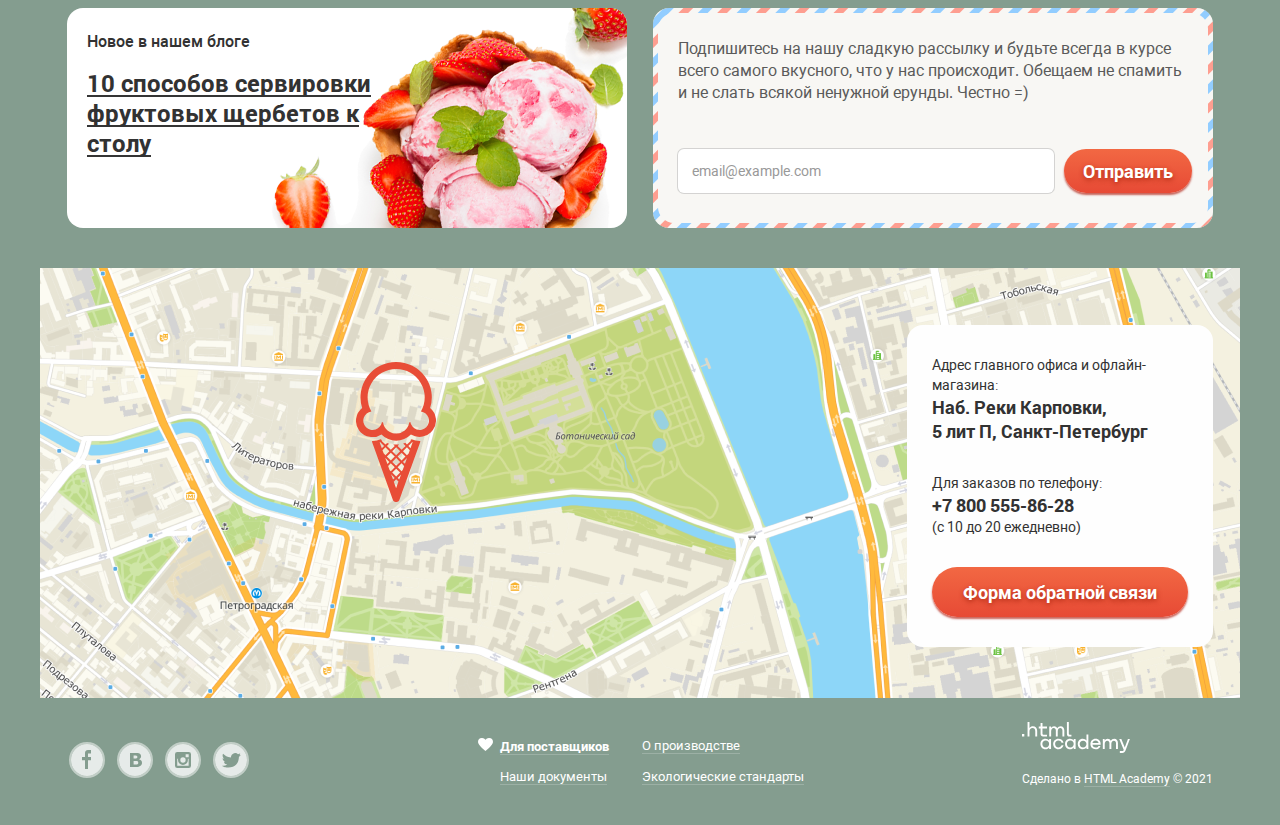
==== commit afa41e34: "стилизует декоративные элементы на главной и внутренней страницах" ====
--- a/index.html
+++ b/index.html
@@ -55,7 +55,14 @@
     </ul>
     <ul class="user-list">
       <li class="user-list-item">
-        <button class="user-link search-button" type="button" aria-label="Поиск товара"></button>
+        <button class="user-link search-button" type="button" aria-label="Поиск товара">
+          <svg width="16" height="16" fill="none" xmlns="http://www.w3.org/2000/svg">
+            <path d="M16 14.665l-4.921-4.932a6.144 6.144 0 00-.994-8.273 6.113 6.113 0 00-8.307.352 6.141 6.141 0 00-.293
+            8.328 6.11 6.11 0 008.262.937L14.659 16 16 14.665zm-9.918-4.288a4.245 4.245 0 01-3.928-2.63 4.269 4.269 0 01.922-4.643
+            4.248 4.248 0 014.632-.923 4.253 4.253 0 012.624 3.936 4.274 4.274 0 01-1.247 3.01 4.256 4.256 0 01-3.003 1.25z"
+                  fill="#fff"/>
+          </svg>
+        </button>
         <form class="user-form search-form" action="https://echo.htmlacademy.ru" method="get">
           <label class="visually-hidden" for="search-index">Введите слово для поиска</label>
           <input type="text" name="search-index"
@@ -63,7 +70,13 @@
         </form>
       </li>
       <li class="user-list-item">
-        <a class="user-link login-link" href="#">Вход</a>
+        <a class="user-link login-link" href="#">
+          <svg width="20" height="19" fill="none" xmlns="http://www.w3.org/2000/svg">
+            <path d="M6.04 14.88l6.92-5.38-6.92-5.37v2.91H0v4.92h6.04v2.92z" fill="#fff"/>
+            <path d="M18 0H5a2 2 0 00-2 2v2h2V2h13v15H5v-2H3v2a2 2 0 002 2h13a2 2 0 002-2V2a2 2 0 00-2-2z" fill="#fff"/>
+          </svg>
+          Вход
+        </a>
         <form class="user-form login-form" action="https://echo.htmlacademy.ru" method="post">
           <div>
             <label class="visually-hidden" for="login-email">Введите e-mail</label>
@@ -87,7 +100,13 @@
         </form>
       </li>
       <li class="user-list-item">
-        <a class="user-link cart-link" href="#" aria-label="Корзина покупок">
+        <a class="user-link cart-link-empty" href="#" aria-label="Корзина покупок">
+          <svg width="21" height="20" fill="none" xmlns="http://www.w3.org/2000/svg">
+            <path d="M5.703 2l-.241-2H0v2h3.668l1.511 13h14.108L21 2H5.703zm11.8 11H6.973L5.965 4h12.727l-1.189 9zM7.034
+              20a2.008 2.008 0 002.015-2c0-1.105-.902-2-2.015-2a2.008 2.008 0 00-2.016 2c0 1.105.903 2 2.016 2zM16.103
+              20a2.008 2.008 0 002.015-2c0-1.105-.902-2-2.015-2a2.008 2.008 0 00-2.016 2c0 1.105.903 2 2.016 2z"
+                  fill="#fff"/>
+          </svg>
           <span class="cart-text cart-empty">Пусто</span>
         </a>
         <div class="cart-content">
@@ -223,16 +242,16 @@
     <section class="about">
       <h2 class="about-title">Магазин Глэйси – это онлайн и офлайн-магазин по продаже мороженого собственного производства на развес</h2>
       <ul class="about-list">
-        <li class="about-item">Все наше мороженое изготавливается на собственном производстве, с использованием современного оборудования и
+        <li class="about-item about-item-icecream">Все наше мороженое изготавливается на собственном производстве, с использованием современного оборудования и
           проверенных временем технологий.
         </li>
-        <li class="about-item">Закупка ингредиентов производится только у проверенных фермерских хозяйств и компаний, с которыми нас
+        <li class="about-item about-item-cow">Закупка ингредиентов производится только у проверенных фермерских хозяйств и компаний, с которыми нас
           связывает долговременное сотрудничество.
         </li>
-        <li class="about-item">Для приготовления мороженого используются настоящие сливки и молоко высочайшего качества. Все дополнительные
+        <li class="about-item about-item-leaf">Для приготовления мороженого используются настоящие сливки и молоко высочайшего качества. Все дополнительные
           ингредиенты и добавки произведены из натурального, экологически чистого сырья.
         </li>
-        <li class="about-item">Доставка нашего мороженого до заказчиков осуществляется в специальном термопаке, который не дает мороженому
+        <li class="about-item about-item-thermometer">Доставка нашего мороженого до заказчиков осуществляется в специальном термопаке, который не дает мороженому
           растаять в пути и позволяет сохранить превосходный вкус.
         </li>
       </ul>
--- a/css/style.css
+++ b/css/style.css
@@ -274,14 +274,28 @@
   padding: 0;
   margin: 0;
   list-style: none;
-  background-color: var(--basic-white);
   box-shadow: 0px 20px 20px var(--shadow-grey2);
   border-radius: 4px;
   font-size: 14px;
   line-height: 16px;
   position: absolute;
   left: 0;
-  top: 29px;
+  top: 28px;
+  border-top: 5px solid transparent;
+}
+
+.menu-item {
+  background-color: var(--basic-white);
+}
+
+.menu-item:first-child {
+  border-top-left-radius: 4px;
+  border-top-right-radius: 4px;
+}
+
+.menu-item:last-child {
+  border-bottom-left-radius: 4px;
+  border-bottom-right-radius: 4px;
 }
 
 .menu-list a {
@@ -338,6 +352,10 @@
   margin-right: 10px;
   position: relative;
 }
+
+.user-list-item:last-child {
+   margin-right: 0;
+ }
 
 .user-link {
   background-color: var(--special-white);
@@ -348,11 +366,11 @@
   display: flex;
   align-items: center;
   justify-content: center;
-  padding: 7px 16px 7px 45px;
-}
-
-.user-list-item:last-child {
-  margin-right: 0;
+  padding: 7px 16px 6px;
+}
+
+.user-link svg {
+  margin-right: 8px;
 }
 
 .user-link:hover {
@@ -408,16 +426,16 @@
   border-radius: 50%;
   width: 32px;
   height: 32px;
-  background-image: url("../img/icon-search.svg");
-  background-repeat: no-repeat;
-  background-position: center;
-  background-size: 16px 16px;
   padding: 0;
   cursor: pointer;
 }
 
-.search-button:hover {
-  background-image: url("../img/icon-search-hover.svg");
+.search-button svg {
+  margin-right: 0;
+}
+
+.search-button:hover path {
+  fill: var(--basic-dark-grey);
 }
 
 .search-form,
@@ -451,6 +469,14 @@
 
 .login-button {
   padding: 10px 25px;
+}
+
+.login-link {
+  padding-left: 16px;
+}
+
+.login-link:hover path {
+  fill: var(--basic-dark-grey);
 }
 
 .user-list-item:hover .login-form {
@@ -517,7 +543,7 @@
   padding: 10px 14px 21px 15px;
   position: absolute;
   right: 0;
-  top: 35px;
+  top: 36px;
   width: 539px;
   z-index: 1;
 }
@@ -527,6 +553,7 @@
   border-bottom: 1px solid var(--grey8);
   margin-bottom: 18px;
   width: 100%;
+  border-collapse: collapse;
 }
 
 .cart-content table td {
@@ -556,7 +583,7 @@
 }
 
 .cost-td {
-  padding-left: 12px;
+  padding-left: 10px;
   padding-right: 11px;
 }
 
@@ -574,27 +601,35 @@
 }
 
 .cart-reset {
-  position: relative;
+  /*position: relative;*/
   padding: 0;
   width: 21px;
   height: 21px;
   border: none;
   background-color: transparent;
-}
-
-.cart-reset:after {
-  content: "";
   background-image: url("../img/icon-cross.svg");
   background-repeat: no-repeat;
-  background-position: 0 0;
-  background-size: 11px 11px;
-  position: absolute;
-  width: 11px;
-  height: 11px;
-  top: 50%;
-  left: 50%;
-  transform: translate(-50%, -50%);
-}
+  background-position: center center;
+  cursor: pointer;
+}
+
+.cart-reset:hover,
+.cart-reset:active {
+  border: 1px solid var(--grey7);
+  border-radius: 4px;
+}
+
+/*.cart-reset:after {*/
+/*  content: "";*/
+/*  */
+/*  background-size: 11px 11px;*/
+/*  position: absolute;*/
+/*  width: 11px;*/
+/*  height: 11px;*/
+/*  top: 50%;*/
+/*  left: 50%;*/
+/*  transform: translate(-50%, -50%);*/
+/*}*/
 
 .cart-total {
   display: flex;
@@ -616,6 +651,12 @@
   margin-left: auto;
 }
 
+
+
+.cart-link-empty:hover path {
+  fill: var(--basic-dark-grey);
+}
+
 .nav-contacts {
   position: absolute;
   right: 0;
@@ -642,7 +683,6 @@
   margin-top: 247px;
   text-align: center;
   color: var(--basic-white);
-
 }
 
 .wrapper {
@@ -703,6 +743,12 @@
   box-shadow: 0px 2px 2px var(--red1);
 }
 
+.slide-button:focus,
+.slide-button:active {
+  background: linear-gradient(0deg, var(--grey7), var(--grey7)), linear-gradient(180deg, var(--gradient-orange) 0%, var(--gradient-red) 100%);
+  box-shadow: inset 0px 2px 2px var(--red2);
+}
+
 .toggle {
   position: absolute;
   left: 0;
@@ -826,6 +872,12 @@
   box-shadow: 0px 1px 2px var(--light-orange);
 }
 
+.special-button:focus,
+.special-button:active {
+  background: linear-gradient(0deg, var(--grey7), var(--grey7)), linear-gradient(180deg, var(--gradient-orange) 0%, var(--gradient-red) 100%);
+  box-shadow: inset 0px 2px 2px var(--red2);
+}
+
 /*Карточки с мороженым*/
 
 .cards {
@@ -850,7 +902,7 @@
 
 .cards-item {
   width: 293px;
-  min-height: 324px;
+  /*min-height: 324px;*/
   display: flex;
   flex-direction: column;
   /*align-items: center;*/
@@ -858,21 +910,35 @@
   /*margin-right: 26px;*/
   padding: 6px 13px 0 13px;
   margin-bottom: 40px;
+  position: relative;
+  /*z-index: 1;*/
 }
 
 /*.cards-item:nth-child(4n){*/
 /*  margin-right: 0;*/
 /*}*/
 
-.cards-item:hover {
+.cards-item::after {
+  display: none;
+}
+
+.cards-item:hover::after,
+.cards-item:focus-within::after {
+  content: "";
   background-color: var(--special-white);
   box-shadow: 0 20px 20px var(--shadow-grey);
   border-radius: 4px;
   /*padding: 6px 13px 0 13px;*/
   /*margin-right: 13px;*/
   /*margin-left: -13px;*/
-  position: relative;
-  z-index: 2;
+  /*position: relative;*/
+  z-index: 1;
+  width: 100%;
+  height: 405px;
+  position: absolute;
+  top: 0;
+  left: 0;
+  display: block;
 }
 
 .cards-item h3 {
@@ -909,16 +975,41 @@
   display: none;
 }
 
-.cards-item:hover .product-button {
+.cards-item:hover,
+.cards-item:focus {
+  /*min-height: 402px;*/
+  /*margin-bottom: 0;*/
+}
+
+.cards-item:hover .product-button,
+.cards-item:focus-within .product-button {
   display: block;
-  order: 3;
+  /*order: 3;*/
   margin: 18px auto 21px auto;
   border-radius: 50px;
   line-height: 24px;
   text-decoration: none;
   box-shadow: 0px 1px 2px var(--red1);
   padding: 12px 16px;
-}
+  position: absolute;
+  z-index: 2;
+  bottom: -80px;
+  left: 15%;
+}
+
+.cards-item .product-button:focus,
+.cards-item .product-button:active {
+  background: linear-gradient(0deg, var(--grey7), var(--grey7)), linear-gradient(180deg, var(--gradient-orange) 0%, var(--gradient-red) 100%);
+  box-shadow: inset 0px 2px 2px var(--red2);
+}
+
+.cards-item:focus .product-button {
+  outline: -webkit-focus-ring-color auto 5px;
+}
+
+/*.cards-item:focus-within .product-button {*/
+/*  outline: 2px dotted;*/
+/*}*/
 
 .cards-price {
   font-weight: bold;
@@ -968,6 +1059,40 @@
 
 .about-item {
   padding: 5px 0 0 55px;
+  position: relative;
+}
+
+.about-item:before {
+  content: "";
+  position: absolute;
+  top: 0;
+  left: 0;
+  width: 49px;
+  height: 49px;
+  background-repeat: no-repeat;
+  background-position: center center;
+  border: 2px solid var(--basic-dark-grey);
+  border-radius: 50%;
+}
+
+.about-item-icecream:before {
+  background-image: url("../img/icon-icecream.svg");
+  background-size: 16px 32px;
+}
+
+.about-item-cow:before {
+  background-image: url("../img/icon-cow.svg");
+  background-size: 24px 24px;
+}
+
+.about-item-leaf:before {
+  background-image: url("../img/icon-leaf.svg");
+  background-size: 16px 27px;
+}
+
+.about-item-thermometer:before {
+  background-image: url("../img/icon-thermometer.svg");
+  background-size: 16px 26px;
 }
 
 /*Блок новостей*/
@@ -1087,6 +1212,23 @@
   position: relative;
 }
 
+.contacts-map-wrapper {
+  position: relative;
+}
+
+.contacts-map-wrapper:after {
+  content: "";
+  position: absolute;
+  top: 94px;
+  left: 316px;
+  width: 80px;
+  height: 140px;
+  background-image: url("../img/icon-map-pin.svg");
+  background-repeat: no-repeat;
+  background-position: 0 0;
+}
+
+
 .contacts-map {
   background-color: var(--grey);
 }
@@ -1147,7 +1289,23 @@
 }
 
 .breadcrumbs-item {
-  margin-right: 8px;
+  padding-right: 22px;
+  position: relative;
+}
+
+.breadcrumbs-item::after {
+  content: "\00bb";
+  position: absolute;
+  /*top: 50%;*/
+  /*left: 50%;*/
+  /*transform: translate(-50%, -50%);*/
+  /*width: 6px;*/
+  /*height: 6px;*/
+  right: 7px;
+}
+
+.breadcrumbs-item:last-child::after {
+  display: none;
 }
 
 .breadcrumbs-link {
@@ -1340,14 +1498,13 @@
 }
 
 .price-range input[type="range"] {
-  -webkit-appearance: none;  /* Override default CSS styles */
+  -webkit-appearance: none;
   appearance: none;
-  width: 88px; /* Full-width */
-  height: 2px; /* Specified height */
-  background: linear-gradient(to right, rgba(248, 247, 244, 0.5) 27%, #ffffff 27%); /* Grey background */
-  outline: none; /* Remove outline */
-  /*opacity: 0.7; !* Set transparency (for mouse-over effects on hover) *!*/
-  -webkit-transition: .2s; /* 0.2 seconds transition on hover */
+  width: 88px;
+  height: 2px;
+  background: linear-gradient(to right, rgba(248, 247, 244, 0.5) 27%, #ffffff 27%);
+  outline: none;
+  -webkit-transition: .2s;
   transition: opacity .2s;
   display: block;
   /*position: absolute;*/
@@ -1358,21 +1515,12 @@
 
 .price-range input[id="range-2"] {
   background: linear-gradient(to left, rgba(248, 247, 244, 0.5) 73%, #ffffff 73%);
-  /*margin-top: -2px;!* Grey background *!*/
   right: 20px;
 }
 
-/* Mouse-over effects */
-.price-range input[type="range"]:hover {
-  /*opacity: 1; !* Fully shown on mouse-over *!*/
-}
-
 .price-range input::-webkit-slider-thumb {
-  -webkit-appearance: none; /* Override default look */
+  -webkit-appearance: none;
   appearance: none;
-  /*width: 25px; !* Set a specific slider handle width *!*/
-  /*height: 25px; !* Slider handle height *!*/
-  /*background: #04AA6D; !* Green background *!*/
   width: 4px;
   height: 4px;
   background: var(--grey6);
@@ -1390,6 +1538,11 @@
   border: 9px solid var(--basic-white);
 }
 
+.price-range input:focus-within::-webkit-slider-thumb {
+  outline: -webkit-focus-ring-color auto 5px;
+  outline-offset: 5px;
+}
+
 .price-range input::-moz-range-thumb {
   width: 4px;
   height: 4px;
@@ -1399,6 +1552,16 @@
   box-shadow: 0 2px 1px 0 var(--grey2);
   cursor: pointer;
   box-sizing: content-box;
+}
+
+.price-range input::-moz-range-thumb:hover {
+  width: 4px;
+  height: 5px;
+  border: 9px solid var(--basic-white);
+}
+
+.price-range input:focus-within::-moz-range-thumb {
+  outline: 2px dotted;
 }
 
 .fat-list {
@@ -1453,9 +1616,19 @@
 
 .form-radio:checked:hover + label::before,
 .form-radio:hover + label::before,
+.form-radio:checked:focus + label::before,
+.form-radio:focus + label::before,
 .form-checkbox:hover + .form-check,
 .form-checkbox:checked:hover + .form-check {
   opacity: 100%;
+}
+
+.form-radio:focus ~ label {
+  outline: -webkit-focus-ring-color auto 5px;
+}
+
+.form-radio:-moz-focusring ~ label {
+  outline: 2px dotted;
 }
 
 .form-radio:checked:disabled + label::before,
@@ -1511,16 +1684,20 @@
   opacity: 80%;
 }
 
-
-
-
+.form-checkbox:focus ~ .form-check {
+  outline: -webkit-focus-ring-color auto 5px;
+}
+
+.form-checkbox:-moz-focusring ~ .form-check {
+  outline: 2px dotted;
+}
 
 .filter-button {
   background: var(--special-white);
   border-radius: 20px;
   border: 2px solid var(--basic-white);
   color: var(--basic-white);
-  padding: 10px 29px 5px 29px;
+  padding: 9px 29px 6px 29px;
   align-self: flex-end;
   min-height: 36px;
 }
@@ -1644,6 +1821,22 @@
   border-bottom: 1px solid var(--special-pink);
 }
 
+.footer-item b {
+  position: relative;
+}
+
+.footer-item b:before {
+  content: "";
+  position: absolute;
+  top: 1px;
+  left: -22px;
+  background-image: url("../img/icon-heart.svg");
+  background-repeat: no-repeat;
+  background-position: 0 0;
+  width: 15px;
+  height: 13px;
+}
+
 /*Социальные сети*/
 
 .social-list {
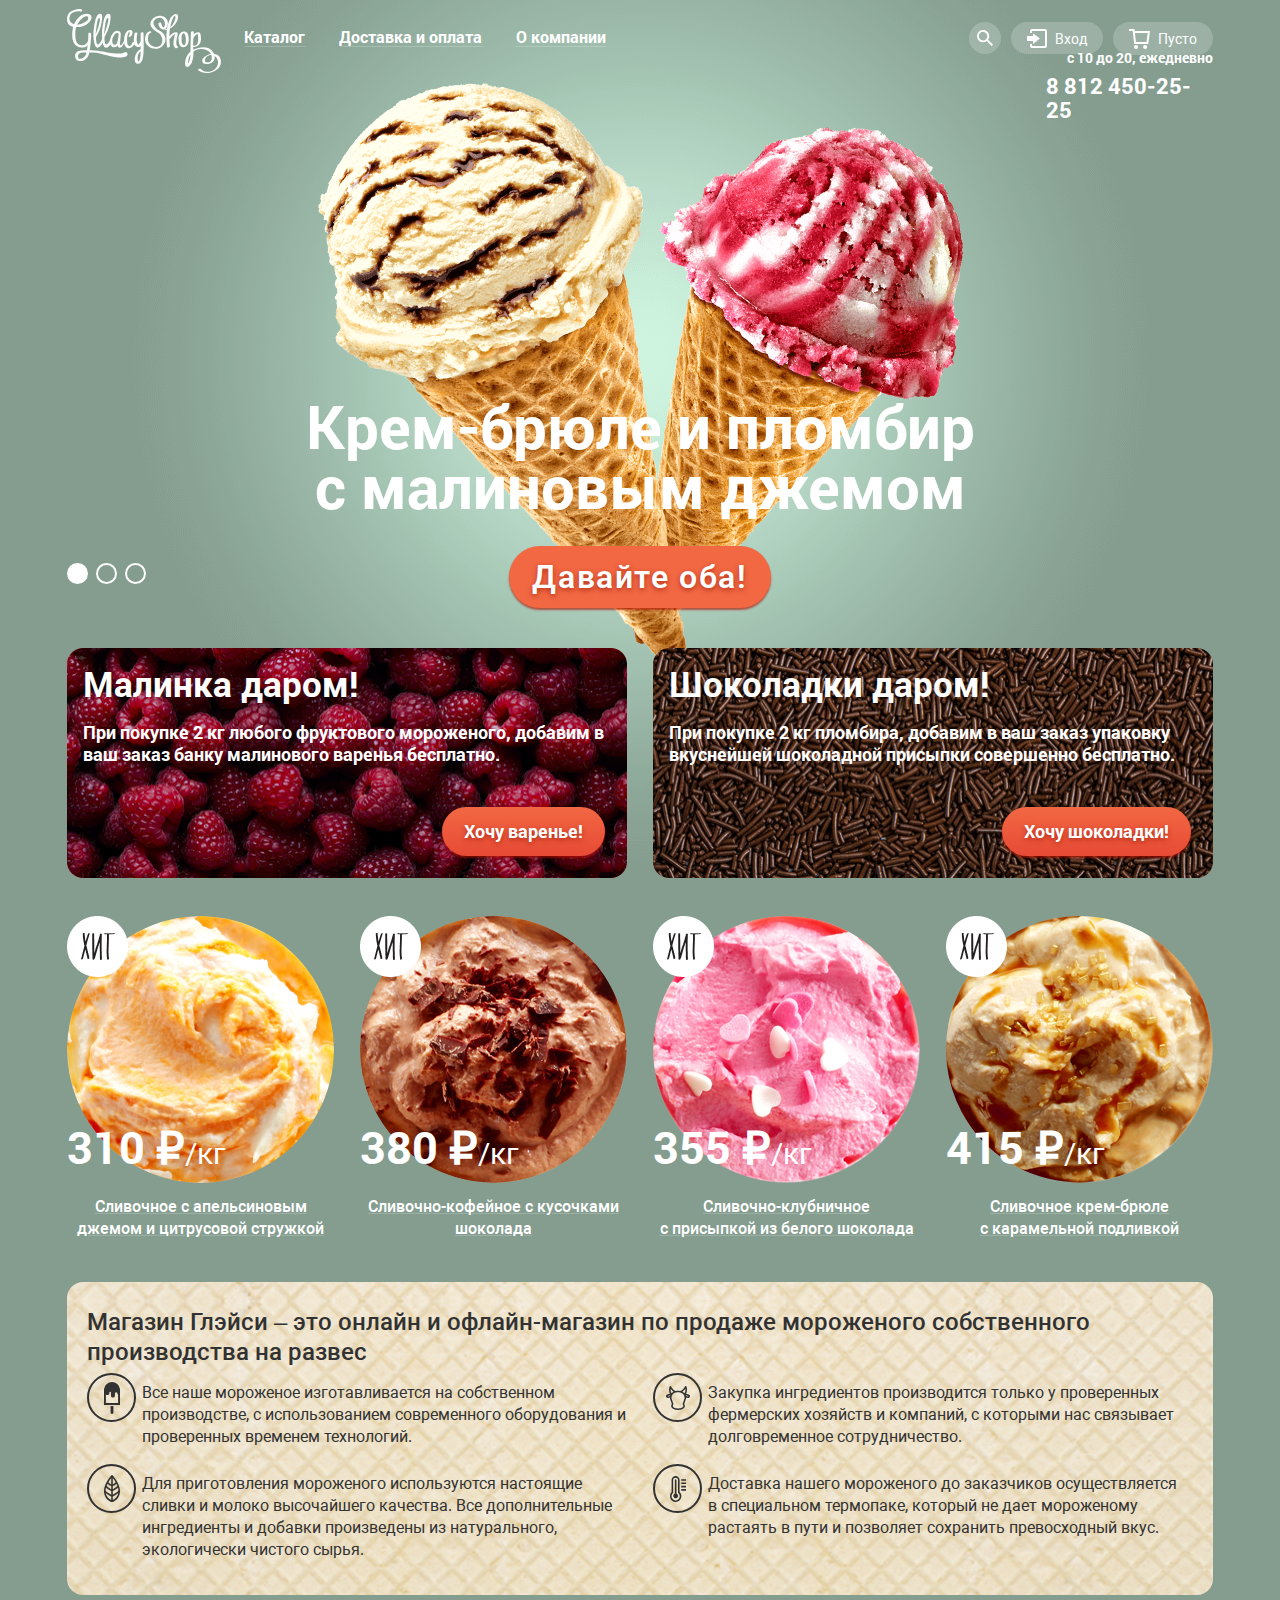
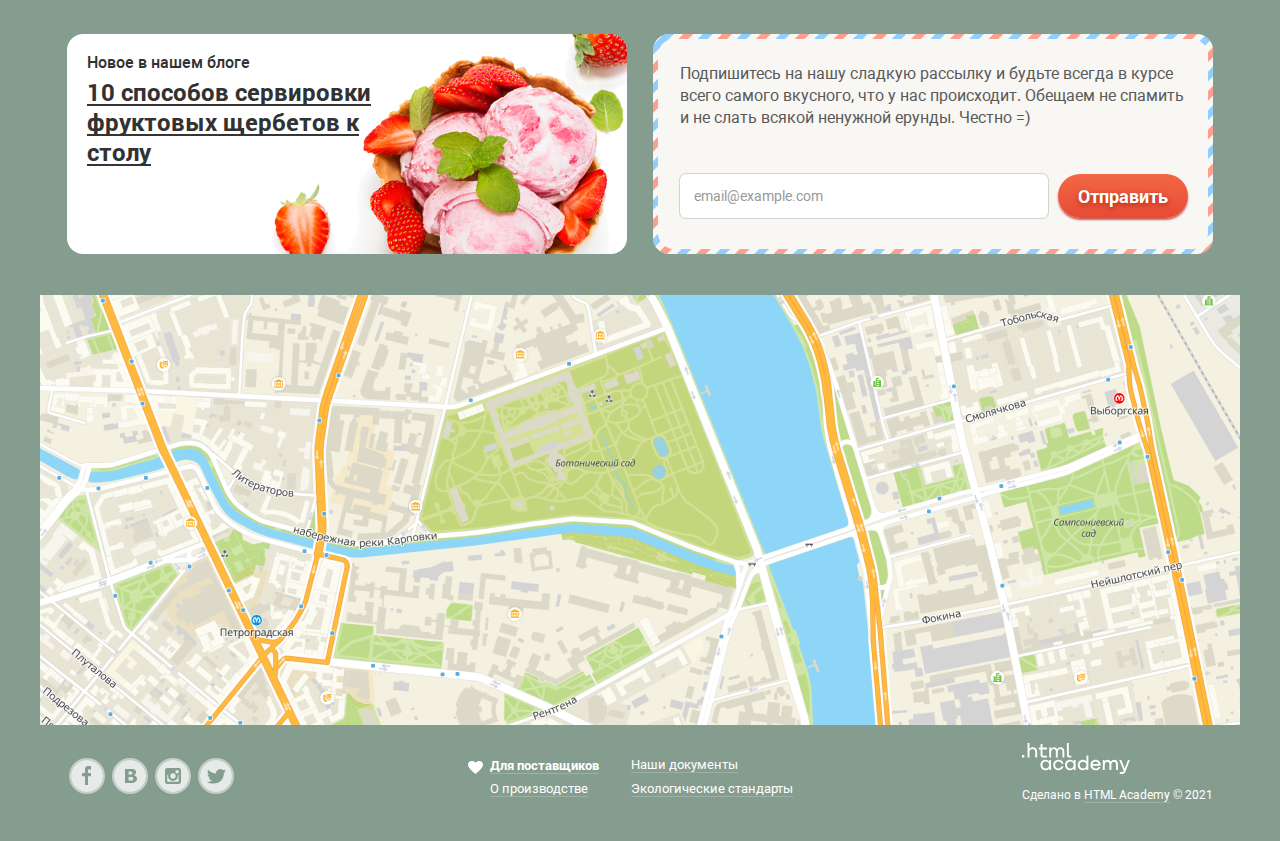
==== commit 8ebcd8c3: "вносит правки в оформление главной и внутренней страниц" ====
--- a/index.html
+++ b/index.html
@@ -84,7 +84,7 @@
           </div>
           <div>
             <label class="visually-hidden" for="login-password">Введите пароль</label>
-            <input type="password" name="login-password" id="login-password" placeholder="&#183; &#183; &#183; &#183; &#183; &#183;">
+            <input type="password" name="login-password" id="login-password" placeholder="......">
           </div>
           <div>
             <button class="button login-button" type="button">Войти</button>
@@ -219,7 +219,7 @@
 <!--        </div>-->
       </section>
       <section class="cards-item">
-        <h3>Сливочно-клубничное с присыпкой из белого шоколада</h3>
+        <h3>Сливочно-клубничное с&nbsp;присыпкой из белого шоколада</h3>
         <div class="cards-image-wrapper">
           <img class="cards-image" src="img/icecream3.png" width="267" height="267" alt="Розовый клубничный пломбир с присыпкой из
                     маленьких белых сердечек">
@@ -229,7 +229,7 @@
         <a class="button product-button" href="#">Быстрый просмотр</a>
       </section>
       <section class="cards-item">
-        <h3>Сливочное крем-брюле с карамельной подливкой</h3>
+        <h3>Сливочное крем-брюле с&nbsp;карамельной подливкой</h3>
         <div class="cards-image-wrapper">
           <img class="cards-image" src="img/icecream4.png" width="267" height="267" alt="Бежевый cливочный крем-брюле с вкуснейшей карамельной
               подливкой">
@@ -251,7 +251,7 @@
         <li class="about-item about-item-leaf">Для приготовления мороженого используются настоящие сливки и молоко высочайшего качества. Все дополнительные
           ингредиенты и добавки произведены из натурального, экологически чистого сырья.
         </li>
-        <li class="about-item about-item-thermometer">Доставка нашего мороженого до заказчиков осуществляется в специальном термопаке, который не дает мороженому
+        <li class="about-item about-item-thermometer">Доставка нашего мороженого до заказчиков осуществляется в&nbsp;специальном термопаке, который не дает мороженому
           растаять в пути и позволяет сохранить превосходный вкус.
         </li>
       </ul>
@@ -281,14 +281,14 @@
   <section class="contacts">
     <h2 class="visually-hidden">Контакты магазина</h2>
     <div class="contacts-map-wrapper">
-      <!--          <iframe class="contacts__active-map" src="https://www.google.com/maps/embed?pb=!1m18!1m12!1m3!1d1998.6036253002965!2d30.320858715883602!3d59.9387191690544!2m3!1f0!2f0!3f0!3m2!1i1024!2i768!4f13.1!3m3!1m2!1s0x4696310fca145cc1%3A0x42b32648d8238007!2z0JHQvtC70YzRiNCw0Y8g0JrQvtC90Y7RiNC10L3QvdCw0Y8g0YPQuy4sIDE5LzgsINCh0LDQvdC60YIt0J_QtdGC0LXRgNCx0YPRgNCzLCAxOTExODY!5e0!3m2!1sru!2sru!4v1587990916306!5m2!1sru!2sru"-->
-      <!--                  width="600" height="450" style="border:0;" allowfullscreen="" aria-hidden="false" tabindex="0">-->
-      <!--          </iframe>-->
+      <iframe class="contacts-active-map" src="https://www.google.com/maps/embed?pb=!1m18!1m12!1m3!1d1996.8226084186708!2d30.315214851720512!3d59.96826598179812!2m3!1f0!2f0!3f0!3m2!1i1024!2i768!4f13.1!3m3!1m2!1s0x4696310fca5afc31%3A0x5f2ac55f567b2400!2sHTML%20Academy!5e0!3m2!1sru!2sru!4v1624352805713!5m2!1sru!2sru"
+              width="1200" height="430" style="border:0;" allowfullscreen="" aria-hidden="false" tabindex="0">
+      </iframe>
       <img class="contacts-map" src="img/map.png" width="1200" height="430" alt="Офис компании расположен по адресу: Санкт-Петербург, Набережная
           реки Карповки, д.5 лит П">
     </div>
     <address class="contacts-wrapper">
-      <p>Адрес главного офиса и офлайн-магазина:<br>
+      <p>Адрес главного офиса<br> и офлайн-магазина:<br>
         <span>Наб. Реки Карповки, 5&nbsp;лит&nbsp;П,&nbsp;Санкт-Петербург</span></p>
       <p>Для заказов по телефону: <a class="contacts-phone" href="tel:+78005558628"><span>+7&nbsp;800&nbsp;555-86-28</span></a><br>
         (с 10 до 20 ежедневно)</p>
@@ -348,8 +348,8 @@
   </ul>
   <ul class="footer-list">
     <li class="footer-item"><a href="#"><b>Для поставщиков</b></a></li>
+    <li class="footer-item"><a href="#">Наши документы</a></li>
     <li class="footer-item"><a href="#">О производстве</a></li>
-    <li class="footer-item"><a href="#">Наши документы</a></li>
     <li class="footer-item"><a href="#">Экологические стандарты</a></li>
   </ul>
   <div class="copyright">
@@ -360,5 +360,29 @@
   </div>
 </footer>
 </div>
+<div class="modal-wrapper">
+  <section class="modal modal-feedback">
+    <h2 class="visually-hidden">Форма обратной связи</h2>
+    <p class="modal-description">Мы обязательно вам ответим!</p>
+    <form class="feedback-form" action="https://echo.htmlacademy.ru" method="post">
+      <div>
+        <label class="visually-hidden" for="feedbacker-name">Имя и фамилия</label>
+        <input id="feedbacker-name" type="text" name="name" placeholder="Имя Фамилия">
+      </div>
+      <div>
+        <label class="visually-hidden" for="feedbacker-email">Пароль</label>
+        <input id="feedbacker-email" type="email" name="feedbacker-email" placeholder="email@example.com">
+      </div>
+      <div>
+        <label class="visually-hidden" for="feedback">Напишите здесь Ваши отзывы и пожелания</label>
+        <textarea id="feedback" name="feedback" rows="5" placeholder="В свободной форме"></textarea>
+      </div>
+      <button class="button feedback-button" type="submit">Отправить</button>
+    </form>
+    <button class="modal-close" type="button">
+      <span class="visually-hidden">Закрыть</span>
+    </button>
+  </section>
+</div>
 </body>
 </html>
--- a/css/style.css
+++ b/css/style.css
@@ -171,12 +171,13 @@
 .main-header {
   margin: 0 auto;
   width: 1200px;
-  padding: 10px 27px 28px;
+  padding: 6px 27px 28px;
 }
 
 .logo {
   width: 154px;
   height: 64px;
+  padding-top: 3px;
 }
 
 /*Главная навигация*/
@@ -215,7 +216,7 @@
 .main-nav-link {
   font-weight: bold;
   line-height: 18px;
-  margin-right: 20px;
+  margin-right: 8px;
   padding: 4px 13px 7px 13px;
   position: relative;
 }
@@ -226,7 +227,7 @@
   height: 1px;
   background-color: var(--special-white);
   position: absolute;
-  bottom: 5px;
+  bottom: 7px;
   left: 50%;
   transform: translateX(-50%);
   /*border-bottom: 1px solid var(--special-white);*/
@@ -279,8 +280,8 @@
   font-size: 14px;
   line-height: 16px;
   position: absolute;
-  left: 0;
-  top: 28px;
+  left: -7px;
+  top: 27px;
   border-top: 5px solid transparent;
 }
 
@@ -304,7 +305,7 @@
 
 .menu-link {
   border-radius: 0;
-  padding: 7px 21px 7px 20px;
+  padding: 9px 21px 7px 20px;
   display: inline-block;
   vertical-align: middle;
   width: 100%;
@@ -312,10 +313,21 @@
 
 .menu-link.new {
   font-weight: 700;
-  border-bottom: 1px solid var(--grey3);
-  padding: 13px 21px 15px 20px;
+  padding: 10px 21px 13px 20px;
   border-top-right-radius: 4px;
   border-top-left-radius: 4px;
+  position: relative;
+}
+
+.menu-link.new:after {
+  content: "";
+  width: 128px;
+  height: 1px;
+  background-color: var(--grey3);
+  position: absolute;
+  bottom: 0;
+  left: 50%;
+  transform: translateX(-50%);
 }
 
 .menu-item:last-child .menu-link {
@@ -393,7 +405,7 @@
   color: var(--basic-dark-grey);
   box-shadow: 0px 0px 0px 1px var(--grey4);
   border: none;
-  padding: 13px 15px;
+  padding: 12px 15px;
 }
 
 .user-form input[type="text"]:hover,
@@ -449,9 +461,9 @@
   min-height: 81px;
   position: absolute;
   z-index: 1;
-  right: 0;
-  top: 34px;
-  padding: 20px 15px;
+  right: 1px;
+  top: 37px;
+  padding: 20px 16px 20px 15px;
 }
 
 .search-form input[type="text"],
@@ -468,11 +480,15 @@
 }
 
 .login-button {
-  padding: 10px 25px;
+  padding: 9px 25px;
 }
 
 .login-link {
   padding-left: 16px;
+}
+
+.login-link svg {
+  margin-top: -1px;
 }
 
 .login-link:hover path {
@@ -486,12 +502,12 @@
   position: absolute;
   z-index: 1;
   right: 0;
-  top: 34px;
-  padding: 20px 17px 20px 19px;
+  top: 37px;
+  padding: 20px 19px 20px 19px;
 }
 
 .login-form div {
-  margin-bottom: 20px;
+  margin-bottom: 22px;
 }
 
 .login-form div:last-child {
@@ -521,6 +537,24 @@
 .login-form-list a:focus {
   color: var(--orange);
   border-bottom: 1px solid var(--pink2);
+}
+
+.login-form::before,
+.search-form::before,
+.cart-content::before {
+  content: "";
+  width: 100%;
+  height: 3px;
+  background-color: transparent;
+  display: block;
+  position: absolute;
+  top: -3px;
+  left: 0;
+  right: 0;
+}
+
+.cart-content::before {
+  height: 5px;
 }
 
 .main-nav .cart-link-filled {
@@ -543,13 +577,12 @@
   padding: 10px 14px 21px 15px;
   position: absolute;
   right: 0;
-  top: 36px;
+  top: 37px;
   width: 539px;
   z-index: 1;
 }
 
 .cart-content table {
-  padding-bottom: 14px;
   border-bottom: 1px solid var(--grey8);
   margin-bottom: 18px;
   width: 100%;
@@ -557,21 +590,25 @@
 }
 
 .cart-content table td {
+  padding-top: 20px;
+  padding-bottom: 16px;
+  vertical-align: top;
+}
+
+.cart-content td.reset-td {
+  vertical-align: middle;
   padding-top: 10px;
-  padding-bottom: 10px;
-}
-
-.reset-td {
-  padding-left: 3px;
+  padding-bottom: 16px;
+}
+
+.cart-content td.image-td {
+  padding-left: 2px;
   padding-right: 3px;
-}
-
-.image-td {
-  padding-left: 3px;
-  padding-right: 6px;
-}
-
-.title-td {
+  padding-top: 12px;
+  padding-bottom: 0;
+}
+
+.cart-content .title-td {
   padding-left: 7px;
   padding-right: 15px;
   width: 238px;
@@ -584,7 +621,7 @@
 
 .cost-td {
   padding-left: 10px;
-  padding-right: 11px;
+  padding-right: 17px;
 }
 
 .cart-content .product-info {
@@ -619,6 +656,8 @@
   border-radius: 4px;
 }
 
+
+
 /*.cart-reset:after {*/
 /*  content: "";*/
 /*  */
@@ -637,7 +676,8 @@
   align-items: center;
   font-size: 15px;
   font-weight: 700;
-  margin-bottom: 18px;
+  margin: 0;
+  margin-bottom: 14px;
 }
 
 .cart-total dd {
@@ -651,20 +691,28 @@
   margin-left: auto;
 }
 
-
-
 .cart-link-empty:hover path {
   fill: var(--basic-dark-grey);
 }
 
+/*Контактная информация главного меню*/
+
 .nav-contacts {
   position: absolute;
   right: 0;
-  bottom: -45px;
+  bottom: -52px;
+  display: flex;
+  flex-wrap: wrap;
+  width: 167px;
+  justify-content: flex-end;
 }
 
 .nav-contacts p {
   margin: 0;
+  font-size: 14px;
+  line-height: 16px;
+  font-weight: 700;
+  margin-bottom: 8px;
 }
 
 .nav-contacts a,
@@ -672,6 +720,7 @@
 .nav-contacts a:focus {
   font-size: 22px;
   line-height: 24px;
+  font-weight: 700;
   color: var(--basic-white);
 }
 
@@ -679,8 +728,8 @@
 
 .slider {
   position: relative;
-  margin-bottom: 40px;
-  margin-top: 247px;
+  margin-bottom: 35px;
+  margin-top: 298px;
   text-align: center;
   color: var(--basic-white);
 }
@@ -725,7 +774,7 @@
 .slide-button {
   display: inline-block;
   margin-bottom: 5px;
-  padding: 12px 45px;
+  padding: 9px 23px;
   font-weight: 600;
   vertical-align: top;
   color: var(--basic-white);
@@ -752,7 +801,7 @@
 .toggle {
   position: absolute;
   left: 0;
-  bottom: 25px;
+  bottom: 28px;
   font-size: 0;
 }
 
@@ -809,7 +858,7 @@
   display: grid;
   grid-template-columns: 1fr 1fr;
   column-gap: 26px;
-  margin-bottom: 40px;
+  margin-bottom: 32px;
 }
 
 /*Акции*/
@@ -821,7 +870,7 @@
   width: 560px;
   min-height: 230px;
   border-radius: 16px;
-  padding: 16px 22px 22px 16px;
+  padding: 15px 22px 22px 16px;
   display: flex;
   flex-direction: column;
   justify-content: space-between;
@@ -849,7 +898,7 @@
   font-size: 35px;
   line-height: 41px;
   text-align: left;
-  margin-bottom: 15px;
+  margin-bottom: 17px;
 }
 
 .special-item p {
@@ -864,7 +913,7 @@
   font-weight: bold;
   /*text-shadow: 0px 2px 5px var(--brown2);*/
   /*border-radius: 70px;*/
-  padding: 12px 20px 13px 20px;
+  padding: 12px 22px 13px 22px;
   margin-left: auto;
 }
 
@@ -909,7 +958,7 @@
   /*box-sizing: content-box;*/
   /*margin-right: 26px;*/
   padding: 6px 13px 0 13px;
-  margin-bottom: 40px;
+  margin-bottom: 32px;
   position: relative;
   /*z-index: 1;*/
 }
@@ -942,13 +991,14 @@
 }
 
 .cards-item h3 {
-  margin: 0;
+  margin: 0 auto;
   font-weight: 500;
   text-align: center;
   font-size: 16px;
   text-decoration: underline;
   text-decoration-color: var(--special-white);
   order: 2;
+  width: 96%;
 }
 
 .cards-item img {
@@ -967,8 +1017,12 @@
   height: 61px;
   display: block;
   position: absolute;
-  top: 0;
+  top: -16px;
   left: 0;
+}
+
+.page-main .cards-label {
+  display: none;
 }
 
 .cards-item .product-button {
@@ -1022,7 +1076,7 @@
   line-height: 35px;
   margin: 0;
   position: absolute;
-  bottom: 20px;
+  bottom: 12px;
 }
 
 /*О магазине*/
@@ -1034,9 +1088,10 @@
   background-position: center, center;
   background-color: var(--waffles-back);
   color: var(--basic-dark-grey);
-  padding: 24px 20px 36px 20px;
+  padding: 25px 20px 34px 20px;
   border-radius: 16px;
-  margin-bottom: 40px;
+  margin-bottom: 39px;
+  margin-top: 10px;
 }
 
 .about-title {
@@ -1044,7 +1099,7 @@
   font-weight: 500;
   font-size: 24px;
   line-height: 30px;
-  margin-bottom: 7px;
+  margin-bottom: 10px;
 }
 
 .about-list {
@@ -1054,7 +1109,7 @@
   display: grid;
   grid-template-columns: 1fr 1fr;
   column-gap: 26px;
-  row-gap: 25px;
+  row-gap: 20px;
 }
 
 .about-item {
@@ -1065,7 +1120,7 @@
 .about-item:before {
   content: "";
   position: absolute;
-  top: 0;
+  top: -4px;
   left: 0;
   width: 49px;
   height: 49px;
@@ -1107,7 +1162,8 @@
   min-height: 220px;
   color: var(--basic-dark-grey);
   border-radius: 16px;
-  padding: 23px 20px;
+  padding: 18px 20px;
+  margin-bottom: 9px;
 }
 
 .blog-title {
@@ -1116,7 +1172,7 @@
   line-height: 22px;
   margin: 0;
   text-align: left;
-  margin-bottom: 15px;
+  margin-bottom: 3px;
 }
 
 .blog-item-title {
@@ -1166,6 +1222,7 @@
   padding-top: 5px;
   color: var(--basic-dark-grey);
   border-radius: 16px;
+  margin-bottom: 9px;
 }
 
 .mailing-wrapper {
@@ -1173,7 +1230,7 @@
   border-radius: 16px;
   min-height: 210px;
   margin: 0 5px;
-  padding: 25px 16px 27px 20px;
+  padding: 24px 20px 27px 22px;
 }
 
 .mailing-text {
@@ -1192,17 +1249,18 @@
   /*border: 1px solid var(--grey);*/
   border-radius: 6px;
   color: var(--basic-dark-grey);
-  padding: 12px 14px;
+  padding: 10px 14px;
   margin-right: 10px;
   flex-grow: 1;
   box-shadow: 0px 0px 0px 1px var(--grey);
   border: none;
+  line-height: 24px;
 }
 
 .mailing-button {
   /*border-radius: 70px;*/
   /*text-shadow: 0px 2px 5px var(--brown2);*/
-  padding: 10px 19px;
+  padding: 10px 20px;
 }
 
 /*Карта и контакты*/
@@ -1214,6 +1272,8 @@
 
 .contacts-map-wrapper {
   position: relative;
+  width: 1200px;
+  height: 430px;
 }
 
 .contacts-map-wrapper:after {
@@ -1228,9 +1288,24 @@
   background-position: 0 0;
 }
 
+.contacts-active-map {
+  width: 1200px;
+  height: 430px;
+  position: absolute;
+  z-index: 2;
+}
 
 .contacts-map {
   background-color: var(--grey);
+  display: block;
+  width: 1200px;
+  height: 430px;
+  position: absolute;
+  z-index: 1;
+  top:0;
+  bottom: 0;
+  left:0;
+  right: 0;
 }
 
 .contacts-wrapper {
@@ -1238,9 +1313,9 @@
   border-radius: 16px;
   color: var(--basic-dark-grey);
   font-style: normal;
-  padding: 30px 25px;
-  position: absolute;
-  right: 27px;
+  padding: 27px 25px 31px;
+  position: absolute;
+  right: 24px;
   top: 50%;
   transform: translateY(-50%);
   width: 306px;
@@ -1250,7 +1325,7 @@
   margin: 0;
   font-size: 14px;
   line-height: 20px;
-  margin-bottom: 30px;
+  margin-bottom: 24px;
 }
 
 .contacts-wrapper span,
@@ -1269,7 +1344,7 @@
   text-decoration: none;
   text-shadow: 0px 2px 5px var(--brown2);
 /*border-radius: 70px;*/
-  padding: 13px 20px;
+  padding: 10px 20px;
   text-align: center;
   width: 100%;
 }
@@ -1282,7 +1357,7 @@
   padding: 0;
   font-size: 14px;
   line-height: 16px;
-  margin-bottom: 13px;
+  margin-bottom: 2px;
   display: flex;
   flex-wrap: wrap;
   align-items: center;
@@ -1336,11 +1411,11 @@
 /*Фильтр*/
 
 .filter {
-  margin-bottom: 40px;
+  margin-bottom: 35px;
 }
 
 .filter-form {
-  width: 869px;
+  width: 870px;
   font-weight: 500;
   line-height: 18px;
   display: flex;
@@ -1358,10 +1433,11 @@
   border-radius: 20px;
   display: flex;
   align-items: center;
+  justify-content: space-between;
 }
 
 .fieldset-item {
-  margin-right: 19px;
+  margin-right: 15px;
 }
 
 .fieldset-item:last-child {
@@ -1381,6 +1457,7 @@
   font-weight: 500;
   font-size: 14px;
   line-height: 16px;
+  padding-left: 16px;
 }
 
 .sorting-select-wrapper:hover .sorting-select {
@@ -1414,7 +1491,7 @@
   border: none;
   color: var(--basic-white);
   width: 196px;
-  padding: 10px 14px 8px 16px;
+  padding: 9px 14px 9px 16px;
   font-size: inherit;
   cursor: pointer;
   line-height: inherit;
@@ -1495,6 +1572,7 @@
   display: flex;
   align-items: center;
   justify-content: center;
+  padding-bottom: 2px;
 }
 
 .price-range input[type="range"] {
@@ -1638,8 +1716,12 @@
   opacity: 40%;
 }
 
+.fillers {
+  width: 711px;
+}
+
 .fillers-list {
-  padding: 9px 16px;
+  padding: 10px 16px 8px;
 }
 
 .fillers-list label {
@@ -1647,6 +1729,10 @@
   position: relative;
   display: inline-block;
   vertical-align: middle;
+}
+
+.fillers-list .fieldset-item {
+  margin-right: 6px;
 }
 
 .form-check {
@@ -1697,7 +1783,7 @@
   border-radius: 20px;
   border: 2px solid var(--basic-white);
   color: var(--basic-white);
-  padding: 9px 29px 6px 29px;
+  padding: 8px 29px 6px 29px;
   align-self: flex-end;
   min-height: 36px;
 }
@@ -1720,8 +1806,8 @@
   padding: 0;
   grid-column: -2/-1;
   justify-self: end;
-  padding-top: 40px;
-  padding-bottom: 30px;
+  padding-top: 45px;
+  padding-bottom: 28px;
   display: flex;
   flex-wrap: wrap;
   justify-content: flex-end;
@@ -1729,7 +1815,7 @@
 }
 
 .pagination-item {
-  margin-right: 4px;
+  margin-right: 3px;
 }
 
 .pagination-item:last-child {
@@ -1744,7 +1830,7 @@
   background-image: url("../img/icon-right-small.svg");
   background-repeat: no-repeat;
   background-size: 7px 12px;
-  background-position: center;
+  background-position: center right;
 }
 
 .pagination-button:disabled {
@@ -1753,6 +1839,7 @@
 
 .pagination-button-left {
   transform: rotate(180deg);
+  background-position: center center;
 }
 
 .pagination-link {
@@ -1801,11 +1888,15 @@
   display: grid;
   grid-template-columns: auto auto;
   column-gap: 10px;
-  row-gap: 12px;
-  width: 327px;
+  width: 347px;
+  min-height: 47px;
 }
 
 .footer-item {
+  margin-bottom: 5px;
+}
+
+.footer-item:nth-child(2n+1) {
   padding-left: 22px;
 }
 
@@ -1828,7 +1919,7 @@
 .footer-item b:before {
   content: "";
   position: absolute;
-  top: 1px;
+  top: 5px;
   left: -22px;
   background-image: url("../img/icon-heart.svg");
   background-repeat: no-repeat;
@@ -1845,11 +1936,11 @@
   padding: 0;
   display: flex;
   flex-wrap: wrap;
-  align-self: center;
+  padding-top: 10px;
 }
 
 .social-item {
-  margin: 5px 12px 5px 0;
+  margin: 5px 7px 5px 0;
 }
 
 .social-button {
@@ -1890,6 +1981,9 @@
 
 .copyright-text {
   font-size: 12px;
+  margin: 0;
+  margin-top: 7px;
+  margin-bottom: 12px;
 }
 
 .copyright-text a {
@@ -1935,4 +2029,126 @@
 /*  !*padding-bottom: 20px;*!*/
 /*}*/
 
-
+.modal {
+  position: fixed;
+  top: 0;
+  right: 0;
+  bottom: 0;
+  left: 0;
+  margin: auto;
+  color: var(--basic-dark-grey);
+  background-color: var(--white-grey);
+  z-index: 2;
+}
+
+.modal-wrapper {
+  content: "";
+  position: fixed;
+  top: 0;
+  bottom: 0;
+  right: 0;
+  left: 0;
+  width: 100%;
+  height: 100vh;
+  background: rgba(0, 0, 0, 0.3);
+  z-index: 3;
+  display: none;
+}
+
+.modal-feedback {
+  padding: 16px 25px 27px 24px;
+  width: 477px;
+  top: 338px;
+  bottom: auto;
+  border-radius: 6px;
+}
+
+.modal-description {
+  font-weight: 500;
+  font-size: 24px;
+  line-height: 28px;
+  margin: 0;
+  padding: 0;
+  margin-bottom: 19px;
+}
+
+.feedback-form input[type="text"],
+.feedback-form input[type="email"],
+.feedback-form textarea {
+  background-color: var(--basic-white);
+  box-sizing: border-box;
+  border-radius: 4px;
+  color: var(--basic-dark-grey);
+  box-shadow: 0px 0px 0px 1px var(--grey);
+  border: none;
+  padding: 12px 15px;
+  line-height: 20px;
+  font-size: 16px;
+  font-weight: 400;
+}
+
+.feedback-form input[type="text"],
+.feedback-form input[type="email"] {
+  width: 267px;
+}
+
+.feedback-form textarea {
+  width: 100%;
+  height: 154px;
+}
+
+.feedback-form input[type="text"]:hover,
+.feedback-form input[type="email"]:hover,
+.feedback-form textarea:hover {
+  box-shadow: 0px 0px 0px 2px var(--grey);
+}
+
+.feedback-form input[type="text"]:focus,
+.feedback-form input[type="email"]:focus,
+.feedback-form textarea:focus {
+  outline: none;
+  box-shadow: 0px 0px 0px 2px var(--sky-blue);
+}
+
+.feedback-form input[type="text"]::placeholder,
+.feedback-form input[type="email"]::placeholder,
+.feedback-form textarea::placeholder {
+  color: var(--dark-grey);
+  font-size: 16px;
+  line-height: 20px;
+  font-weight: 400;
+}
+
+.feedback-form div {
+  margin-bottom: 20px;
+}
+
+.feedback-button {
+  margin-top: 5px;
+  padding: 10px 24px;
+  margin-left: auto;
+  display: block;
+}
+
+.modal-close {
+  position: absolute;
+  top: 12px;
+  right: 14px;
+  width: 25px;
+  height: 25px;
+  background-color: transparent;
+  border: 0;
+  cursor: pointer;
+  background-image: url("../img/icon-big-cross.svg");
+  background-size: 16px 18px;
+  background-repeat: no-repeat;
+  background-position: center center;
+  border: none;
+  display: block;
+}
+
+.modal-close:hover,
+.modal-close:active {
+  border: 1px solid var(--grey7);
+  border-radius: 4px;
+}
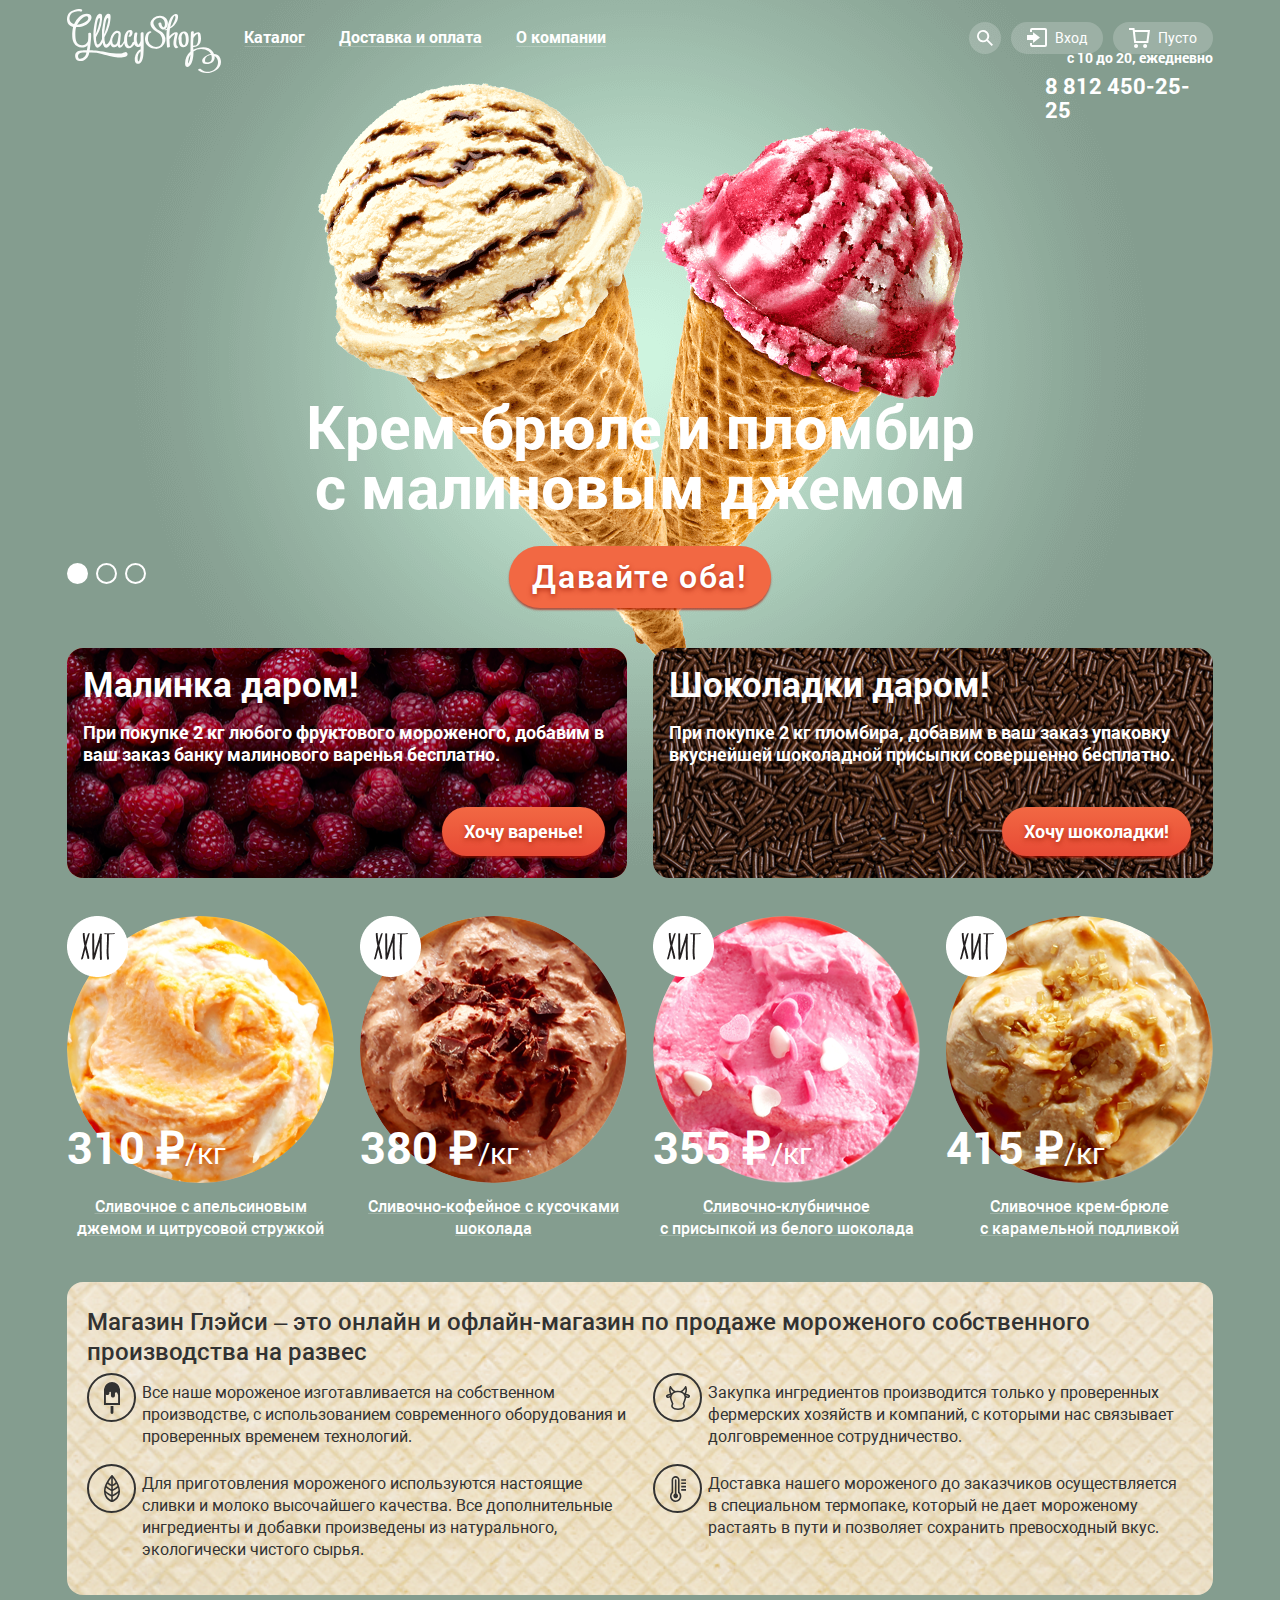
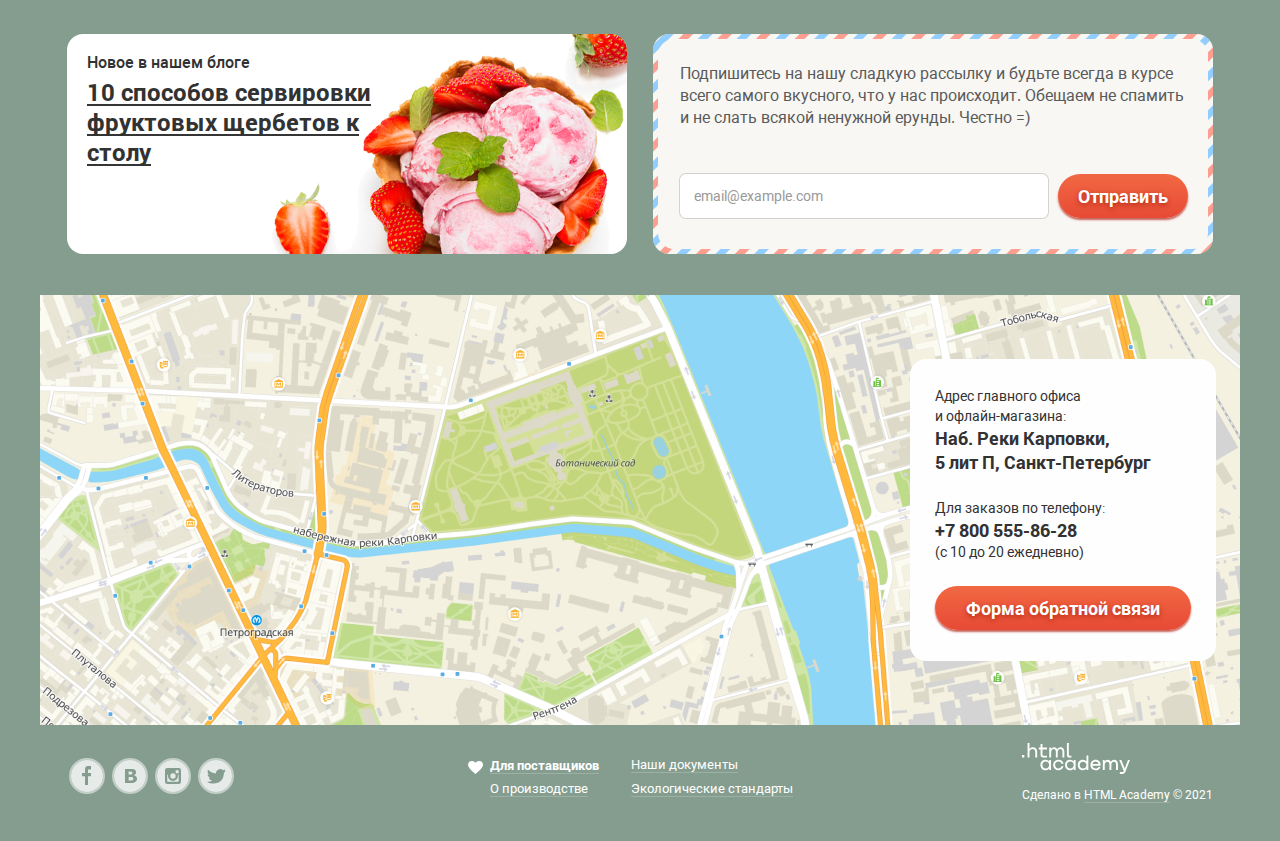
==== commit 1fee8456: "вносит правки для кроссбраузерности" ====
--- a/index.html
+++ b/index.html
@@ -160,6 +160,7 @@
   <div class="container">
     <h1 class="visually-hidden">Магазин мороженого "Glaccy shop"</h1>
     <section class="slider">
+      <h2 class="visually-hidden">Карусель подборок из двух видов мороженого</h2>
       <div class="slide slide1" id="slide1">
         <div class="slide-title">Крем-брюле и пломбир с малиновым джемом</div>
         <a class="button slide-button" href="#">Давайте оба!</a>
@@ -173,9 +174,9 @@
         <a class="button slide-button" href="#">Давайте оба!</a>
       </div>
       <div class="toggle">
-        <label for="btn-1"><span class="visually-hidden">Первый слайд</span></label>
-        <label for="btn-2"><span class="visually-hidden">Второй слайд</span></label>
-        <label for="btn-3"><span class="visually-hidden">Третий слайд</span></label>
+        <label for="btn-1"><span class="visually-hidden" tabindex="0">Первый слайд</span></label>
+        <label for="btn-2"><span class="visually-hidden" tabindex="0">Второй слайд</span></label>
+        <label for="btn-3"><span class="visually-hidden" tabindex="0">Третий слайд</span></label>
       </div>
     </section>
     <section class="columns special">
@@ -198,27 +199,25 @@
     </section>
     <section class="cards">
       <h2 class="visually-hidden">Варианты мороженого</h2>
-      <section class="cards-item">
+      <section class="cards-item" tabindex="0">
         <h3>Сливочное с апельсиновым джемом и цитрусовой стружкой</h3>
         <div class="cards-image-wrapper">
           <img class="cards-image" src="img/icecream1.png" width="267" height="267" alt="Сливочный пломбир с желтым апельсиновым джемом">
           <p class="cards-label"><span class="visually-hidden">хит</span></p>
           <p class="cards-info"><span class="cards-price">310 ₽</span>/кг</p>
         </div>
-        <a class="button product-button" href="#">Быстрый просмотр</a>
-      </section>
-      <section class="cards-item">
+        <a class="button product-button" href="#" tabindex="0">Быстрый просмотр</a>
+      </section>
+      <section class="cards-item" tabindex="0">
         <h3>Сливочно-кофейное с кусочками шоколада</h3>
         <div class="cards-image-wrapper">
           <img class="cards-image" src="img/icecream2.png" width="267" height="267" alt="Кофейный пломбир с кусочками шоколада">
           <p class="cards-label"><span class="visually-hidden">хит</span></p>
           <p class="cards-info"><span class="cards-price">380 ₽</span>/кг</p>
         </div>
-<!--        <div class="product-button-wrapper">-->
-        <a class="button product-button" href="#">Быстрый просмотр</a>
-<!--        </div>-->
-      </section>
-      <section class="cards-item">
+        <a class="button product-button" href="#" tabindex="0">Быстрый просмотр</a>
+      </section>
+      <section class="cards-item" tabindex="0">
         <h3>Сливочно-клубничное с&nbsp;присыпкой из белого шоколада</h3>
         <div class="cards-image-wrapper">
           <img class="cards-image" src="img/icecream3.png" width="267" height="267" alt="Розовый клубничный пломбир с присыпкой из
@@ -226,9 +225,9 @@
           <p class="cards-label"><span class="visually-hidden">хит</span></p>
           <p class="cards-info"><span class="cards-price">355 ₽</span>/кг</p>
         </div>
-        <a class="button product-button" href="#">Быстрый просмотр</a>
-      </section>
-      <section class="cards-item">
+        <a class="button product-button" href="#" tabindex="0">Быстрый просмотр</a>
+      </section>
+      <section class="cards-item" tabindex="0">
         <h3>Сливочное крем-брюле с&nbsp;карамельной подливкой</h3>
         <div class="cards-image-wrapper">
           <img class="cards-image" src="img/icecream4.png" width="267" height="267" alt="Бежевый cливочный крем-брюле с вкуснейшей карамельной
@@ -236,7 +235,7 @@
           <p class="cards-label"><span class="visually-hidden">хит</span></p>
           <p class="cards-info"><span class="cards-price">415 ₽</span>/кг</p>
         </div>
-        <a class="button product-button" href="#">Быстрый просмотр</a>
+        <a class="button product-button" href="#" tabindex="0">Быстрый просмотр</a>
       </section>
     </section>
     <section class="about">
--- a/css/style.css
+++ b/css/style.css
@@ -340,6 +340,7 @@
   background-color: var(--light-peach);
 }
 
+.menu-link:active,
 .menu-link:focus {
   background-color: var(--peach);
 }
@@ -378,7 +379,7 @@
   display: flex;
   align-items: center;
   justify-content: center;
-  padding: 7px 16px 6px;
+  padding: 6px 16px 6px;
 }
 
 .user-link svg {
@@ -703,7 +704,7 @@
   bottom: -52px;
   display: flex;
   flex-wrap: wrap;
-  width: 167px;
+  width: 168px;
   justify-content: flex-end;
 }
 
@@ -825,6 +826,15 @@
   background-color: var(--basic-white);
 }
 
+.toggle label:focus-within {
+  outline: -webkit-focus-ring-color auto 5px;
+}
+
+/*.cards-item:focus-within .product-button {*/
+/*  outline: 2px dotted;*/
+/*}*/
+
+
 .btn-1:checked ~ .wrapper .slide1,
 .btn-2:checked ~ .wrapper .slide2,
 .btn-3:checked ~ .wrapper .slide3 {
@@ -1319,6 +1329,7 @@
   top: 50%;
   transform: translateY(-50%);
   width: 306px;
+  z-index: 4;
 }
 
 .contacts-wrapper p {
@@ -1789,7 +1800,6 @@
 }
 
 .filter-button:hover {
-  border: none;
   color: var(--basic-dark-grey);
   background-color: var(--basic-white);
 }
@@ -1861,7 +1871,7 @@
 }
 
 .pagination-link.active,
-.pagination-link:focus {
+.pagination-link:active {
   background-color: var(--basic-white);
   color: var(--basic-dark-grey);
 }
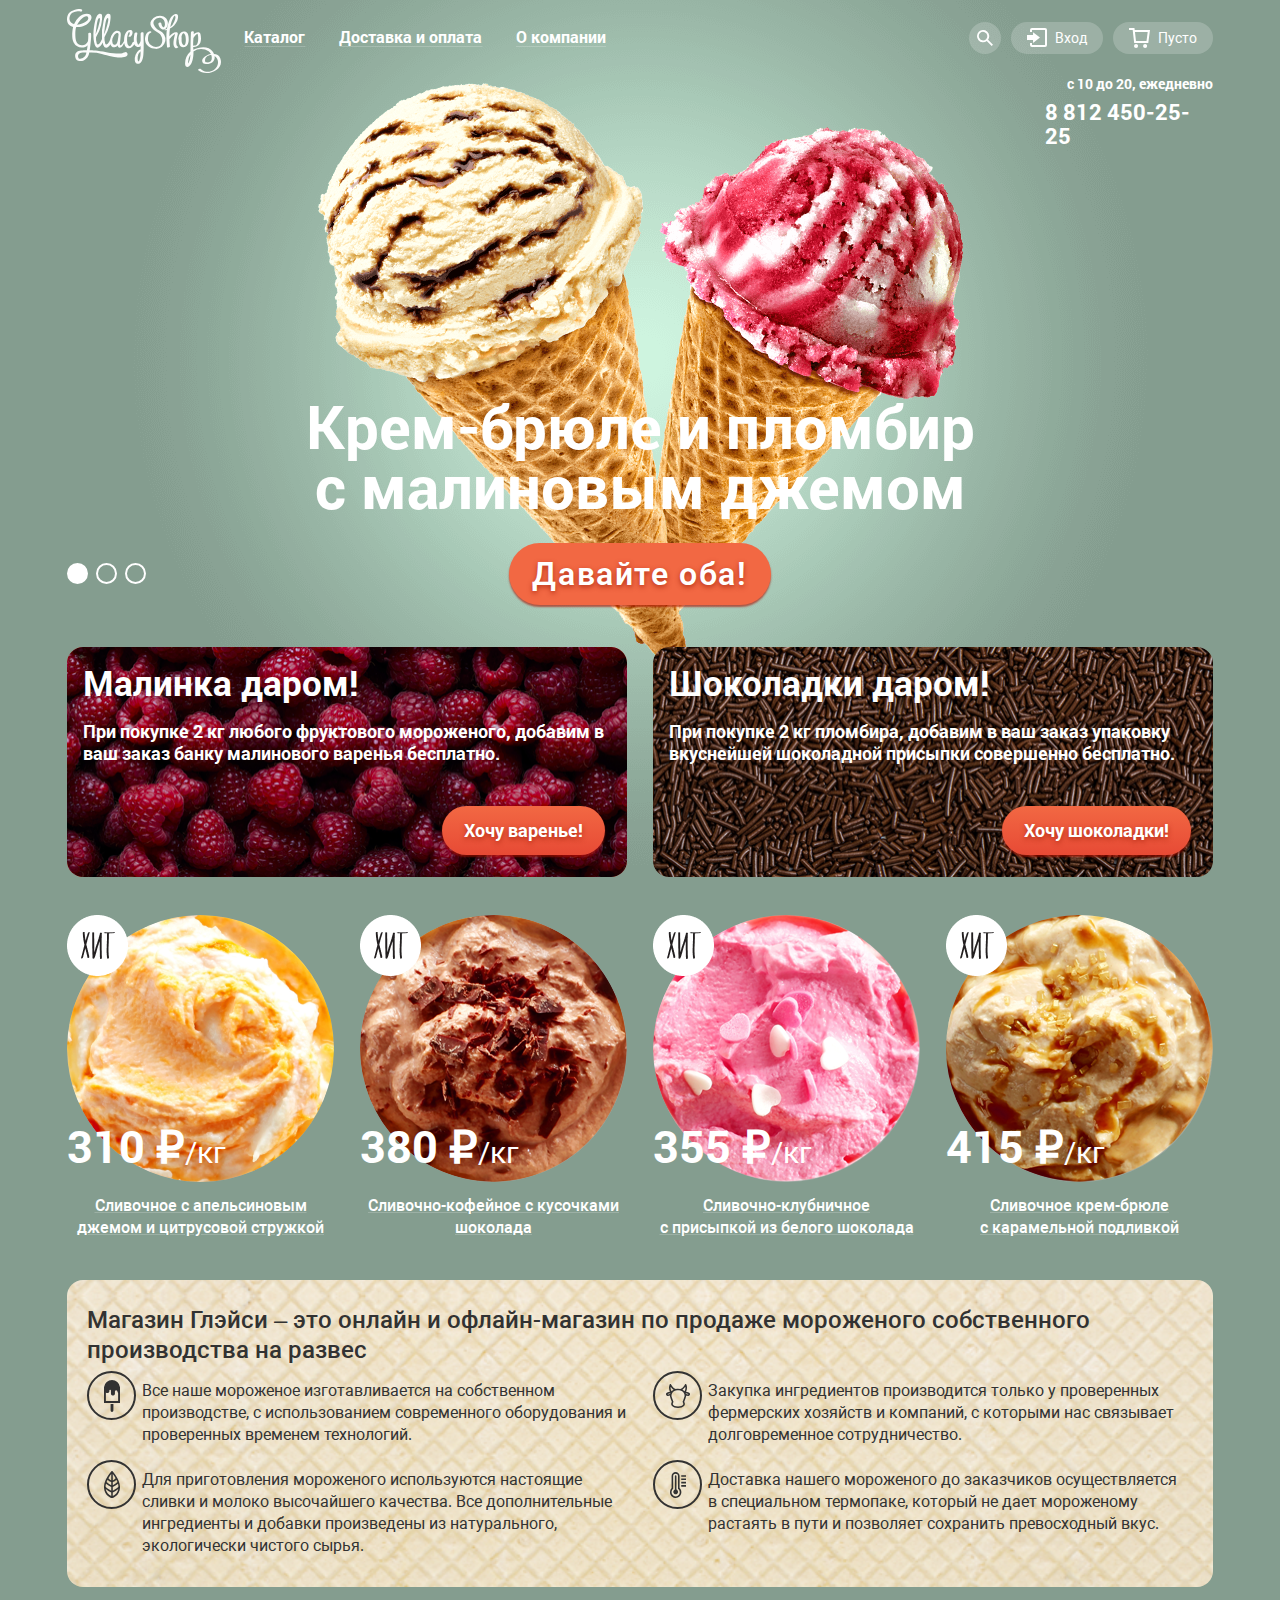
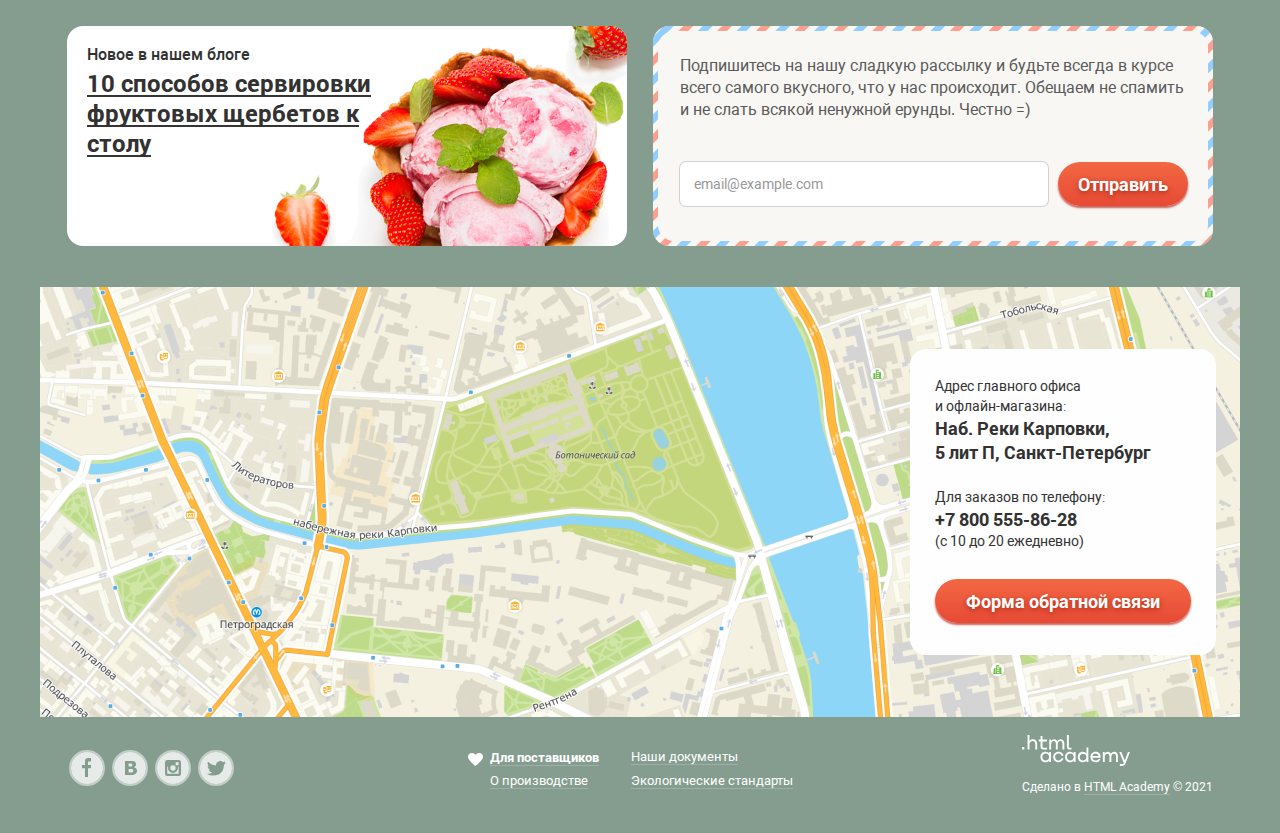
==== commit 27851a48: "добавляет модальное окно, js для его демонстрации, правит стили" ====
--- a/index.html
+++ b/index.html
@@ -5,12 +5,12 @@
   <title>HTML Academy: Глейси</title>
   <meta name="viewport" content="width=device-width, initial-scale=1.0">
   <link rel="icon" href="favicon.ico">
-<!--  <link rel="apple-touch-icon" href="favicon/180.png">-->
-<!--  <link rel="manifest" href="manifest.webmanifest">-->
+  <link rel="apple-touch-icon" href="favicon/180.png">
+  <!--  <link rel="manifest" href="manifest.webmanifest">-->
   <link rel="preconnect" href="https://fonts.gstatic.com">
   <link href="https://fonts.googleapis.com/css2?family=Roboto:wght@400;500;700&display=swap" rel="stylesheet">
   <link href="css/normalize.css" rel="stylesheet">
-  <link href="css/style.css" rel="stylesheet">
+  <link href="css/style.min.css" rel="stylesheet">
   <link rel="preload" as="image" href="img/icecream-group1.png">
   <link rel="preload" as="image" href="img/icecream-group2.png">
   <link rel="preload" as="image" href="img/icecream-group3.png">
@@ -20,344 +20,369 @@
 <input class="btn-2" type="radio" id="btn-2" name="toggle">
 <input class="btn-3" type="radio" id="btn-3" name="toggle">
 <div class="wrapper">
-<header class="main-header">
-  <nav class="main-nav">
-    <a class="logo">
-      <img src="img/logo.svg" width="154" height="64" alt="Логотип магазина мороженого Gllacy Shop">
-    </a>
-    <ul class="main-nav-list">
-      <li class="main-nav-item">
-        <a class="main-nav-link" href="#">Каталог</a>
-        <ul class="menu-list">
-          <li class="menu-item">
-            <a class="menu-link new" href="#">Новинки</a>
+  <header class="main-header">
+    <nav class="main-nav">
+      <a class="logo">
+        <img src="img/logo.svg" width="154" height="64" alt="Логотип магазина мороженого Gllacy Shop">
+      </a>
+      <ul class="main-nav-list">
+        <li class="main-nav-item">
+          <a class="main-nav-link" href="#">Каталог</a>
+          <ul class="menu-list">
+            <li class="menu-item">
+              <a class="menu-link new" href="#">Новинки</a>
+            </li>
+            <li class="menu-item">
+              <a class="menu-link" href="catalog.html">Сливочное</a>
+            </li>
+            <li class="menu-item">
+              <a class="menu-link" href="#">Щербеты</a>
+            </li>
+            <li class="menu-item">
+              <a class="menu-link" href="#">Фруктовый лед</a>
+            </li>
+            <li class="menu-item">
+              <a class="menu-link" href="#">Мелорин</a>
+            </li>
+          </ul>
+        </li>
+        <li class="main-nav-item">
+          <a class="main-nav-link" href="#">Доставка и оплата</a>
+        </li>
+        <li class="main-nav-item">
+          <a class="main-nav-link" href="#">О компании</a>
+        </li>
+      </ul>
+      <ul class="user-list">
+        <li class="user-list-item">
+          <button class="user-link search-button" type="button" aria-label="Поиск товара">
+            <svg aria-hidden="true" focusable="false" role="img" width="16" height="16" fill="none"
+                 xmlns="http://www.w3.org/2000/svg">
+              <path d="M16 14.665l-4.921-4.932a6.144 6.144 0 00-.994-8.273 6.113 6.113 0 00-8.307.352 6.141 6.141 0 00-.293
+            8.328 6.11 6.11 0 008.262.937L14.659 16 16 14.665zm-9.918-4.288a4.245 4.245 0 01-3.928-2.63 4.269 4.269 0 01.922-4.643
+            4.248 4.248 0 014.632-.923 4.253 4.253 0 012.624 3.936 4.274 4.274 0 01-1.247 3.01 4.256 4.256 0 01-3.003 1.25z"
+                    fill="#fff"/>
+            </svg>
+          </button>
+          <form class="user-form search-form" action="https://echo.htmlacademy.ru" method="get">
+            <label class="visually-hidden" for="search-index">Введите слово для поиска</label>
+            <input type="text" name="search-index"
+                   id="search-index" placeholder="Крем-брюле" autofocus>
+          </form>
+        </li>
+        <li class="user-list-item">
+          <a class="user-link login-link" href="#">
+            <svg aria-hidden="true" focusable="false" role="img" width="20" height="19" fill="none"
+                 xmlns="http://www.w3.org/2000/svg">
+              <path d="M6.04 14.88l6.92-5.38-6.92-5.37v2.91H0v4.92h6.04v2.92z" fill="#fff"/>
+              <path d="M18 0H5a2 2 0 00-2 2v2h2V2h13v15H5v-2H3v2a2 2 0 002 2h13a2 2 0 002-2V2a2 2 0 00-2-2z"
+                    fill="#fff"/>
+            </svg>
+            Вход
+          </a>
+          <form class="user-form login-form" action="https://echo.htmlacademy.ru" method="post">
+            <div>
+              <label class="visually-hidden" for="login-email">Введите e-mail</label>
+              <input type="email" name="login-email" id="login-email" placeholder="email@example.com">
+            </div>
+            <div>
+              <label class="visually-hidden" for="login-password">Введите пароль</label>
+              <input type="password" name="login-password" id="login-password"
+                     placeholder="&#183;&#183;&#183;&#183;&#183;&#183;">
+            </div>
+            <div>
+              <button class="button login-button" type="button">Войти</button>
+              <ul class="login-form-list">
+                <li class="login-form-item">
+                  <a class="login-form-link" href="#">Забыли пароль</a>
+                </li>
+                <li class="login-form-item">
+                  <a class="login-form-link" href="#">Новая регистрация</a>
+                </li>
+              </ul>
+            </div>
+          </form>
+        </li>
+        <li class="user-list-item cart-empty">
+          <a class="user-link cart-link-empty" href="#" aria-label="Корзина покупок">
+            <svg aria-hidden="true" focusable="false" role="img" width="21" height="20" fill="none"
+                 xmlns="http://www.w3.org/2000/svg">
+              <path d="M5.703 2l-.241-2H0v2h3.668l1.511 13h14.108L21 2H5.703zm11.8 11H6.973L5.965 4h12.727l-1.189 9zM7.034
+              20a2.008 2.008 0 002.015-2c0-1.105-.902-2-2.015-2a2.008 2.008 0 00-2.016 2c0 1.105.903 2 2.016 2zM16.103
+              20a2.008 2.008 0 002.015-2c0-1.105-.902-2-2.015-2a2.008 2.008 0 00-2.016 2c0 1.105.903 2 2.016 2z"
+                    fill="#fff"/>
+            </svg>
+            <span class="cart-text cart-empty">Пусто</span>
+          </a>
+          <div class="cart-content">
+            <table>
+              <tbody>
+              <tr>
+                <td class="reset-td">
+                  <button class="cart-reset" type="reset">
+                    <span class="visually-hidden">Удалить из корзины</span>
+                  </button>
+                </td>
+                <td class="image-td">
+                  <img src="img/icecream1.png" width="33" height="33"
+                       alt="Сливочный пломбир с желтым апельсиновым джемом">
+                </td>
+                <td class="title-td">Пломбир с апельсиновым джемом</td>
+                <td class="info-td">1,5 кг х <span class="cart-price">200 руб.</span></td>
+                <td class="cost-td">300 руб.</td>
+              </tr>
+              <tr>
+                <td class="reset-td">
+                  <button class="cart-reset" type="reset">
+                    <span class="visually-hidden">Удалить из корзины</span>
+                  </button>
+                </td>
+                <td class="image-td">
+                  <img src="img/icecream3.png" width="33" height="33" alt="Розовый клубничный пломбир с присыпкой из
+                  маленьких белых сердечек">
+                </td>
+                <td class="title-td">Клубничный пломбир с присыпкой из белого шоколада</td>
+                <td class="info-td">1,5 кг х <span class="cart-price">300 руб.</span></td>
+                <td class="cost-td">450 руб.</td>
+              </tr>
+              </tbody>
+            </table>
+            <dl class="cart-total">
+              <dt>Итого:</dt>
+              <dd>750 руб.</dd>
+            </dl>
+            <button class="button order-button" type="submit">Оформить заказ</button>
+          </div>
+        </li>
+      </ul>
+      <div class="nav-contacts">
+        <p>с 10 до 20, ежедневно</p>
+        <a class="nav-phone" href="tel:88124502525">8 812 450-25-25</a>
+      </div>
+    </nav>
+  </header>
+  <main>
+    <div class="container">
+      <h1 class="visually-hidden">Магазин мороженого "Glaccy shop"</h1>
+      <section class="slider">
+        <h2 class="visually-hidden">Карусель подборок из двух видов мороженого</h2>
+        <div class="slide slide1" id="slide1">
+          <div class="slide-title">Крем-брюле и пломбир с малиновым джемом</div>
+          <a class="button slide-button" href="#">Давайте оба!</a>
+        </div>
+        <div class="slide slide2" id="slide2">
+          <div class="slide-title">Шоколадный пломбир и лимонный сорбет</div>
+          <a class="button slide-button" href="#">Давайте оба!</a>
+        </div>
+        <div class="slide slide3" id="slide3">
+          <div class="slide-title">Пломбир с помадкой и клубничный щербет</div>
+          <a class="button slide-button" href="#">Давайте оба!</a>
+        </div>
+        <div class="toggle">
+          <label for="btn-1"><span class="visually-hidden" tabindex="0">Первый слайд</span></label>
+          <label for="btn-2"><span class="visually-hidden" tabindex="0">Второй слайд</span></label>
+          <label for="btn-3"><span class="visually-hidden" tabindex="0">Третий слайд</span></label>
+        </div>
+      </section>
+      <section class="columns special">
+        <h2 class="visually-hidden">Акции магазина</h2>
+        <div class="special-item raspberries">
+          <div>
+            <h3>Малинка даром!</h3>
+            <p>При покупке 2 кг любого фруктового мороженого, добавим в ваш заказ банку малинового варенья
+              бесплатно.</p>
+          </div>
+          <button class="button special-button" type="button">Хочу варенье!</button>
+        </div>
+        <div class="special-item chocolates">
+          <div>
+            <h3>Шоколадки даром!</h3>
+            <p>При покупке 2 кг пломбира, добавим в ваш заказ упаковку вкуснейшей шоколадной присыпки совершенно
+              бесплатно.</p>
+          </div>
+          <button class="button special-button" type="button">Хочу шоколадки!</button>
+        </div>
+      </section>
+      <section class="cards">
+        <h2 class="visually-hidden">Варианты мороженого</h2>
+        <section class="cards-item" tabindex="0">
+          <h3>Сливочное с апельсиновым джемом и цитрусовой стружкой</h3>
+          <div class="cards-image-wrapper">
+            <img class="cards-image" src="img/icecream1.png" width="267" height="267"
+                 alt="Сливочный пломбир с желтым апельсиновым джемом">
+            <p class="cards-label"><span class="visually-hidden">хит</span></p>
+            <p class="cards-info"><span class="cards-price">310 ₽</span>/кг</p>
+          </div>
+          <a class="button product-button" href="#">Быстрый просмотр</a>
+        </section>
+        <section class="cards-item" tabindex="0">
+          <h3>Сливочно-кофейное с кусочками шоколада</h3>
+          <div class="cards-image-wrapper">
+            <img class="cards-image" src="img/icecream2.png" width="267" height="267"
+                 alt="Кофейный пломбир с кусочками шоколада">
+            <p class="cards-label"><span class="visually-hidden">хит</span></p>
+            <p class="cards-info"><span class="cards-price">380 ₽</span>/кг</p>
+          </div>
+          <a class="button product-button" href="#" tabindex="0">Быстрый просмотр</a>
+        </section>
+        <section class="cards-item" tabindex="0">
+          <h3>Сливочно-клубничное с&nbsp;присыпкой из белого шоколада</h3>
+          <div class="cards-image-wrapper">
+            <img class="cards-image" src="img/icecream3.png" width="267" height="267" alt="Розовый клубничный пломбир с присыпкой из
+                    маленьких белых сердечек">
+            <p class="cards-label"><span class="visually-hidden">хит</span></p>
+            <p class="cards-info"><span class="cards-price">355 ₽</span>/кг</p>
+          </div>
+          <a class="button product-button" href="#" tabindex="0">Быстрый просмотр</a>
+        </section>
+        <section class="cards-item" tabindex="0">
+          <h3>Сливочное крем-брюле с&nbsp;карамельной подливкой</h3>
+          <div class="cards-image-wrapper">
+            <img class="cards-image" src="img/icecream4.png" width="267" height="267" alt="Бежевый cливочный крем-брюле с вкуснейшей карамельной
+              подливкой">
+            <p class="cards-label"><span class="visually-hidden">хит</span></p>
+            <p class="cards-info"><span class="cards-price">415 ₽</span>/кг</p>
+          </div>
+          <a class="button product-button" href="#" tabindex="0">Быстрый просмотр</a>
+        </section>
+      </section>
+      <section class="about">
+        <h2 class="about-title">Магазин Глэйси – это онлайн и офлайн-магазин по продаже мороженого собственного
+          производства на развес</h2>
+        <ul class="about-list">
+          <li class="about-item about-item-icecream">Все наше мороженое изготавливается на собственном производстве, с
+            использованием современного оборудования и
+            проверенных временем технологий.
           </li>
-          <li class="menu-item">
-            <a class="menu-link" href="catalog.html">Сливочное</a>
+          <li class="about-item about-item-cow">Закупка ингредиентов производится только у проверенных фермерских
+            хозяйств и компаний, с которыми нас
+            связывает долговременное сотрудничество.
           </li>
-          <li class="menu-item">
-            <a class="menu-link" href="#">Щербеты</a>
+          <li class="about-item about-item-leaf">Для приготовления мороженого используются настоящие сливки и молоко
+            высочайшего качества. Все дополнительные
+            ингредиенты и добавки произведены из натурального, экологически чистого сырья.
           </li>
-          <li class="menu-item">
-            <a class="menu-link" href="#">Фруктовый лед</a>
-          </li>
-          <li class="menu-item">
-            <a class="menu-link" href="#">Мелорин</a>
+          <li class="about-item about-item-thermometer">Доставка нашего мороженого до заказчиков осуществляется в&nbsp;специальном
+            термопаке, который не дает мороженому
+            растаять в пути и позволяет сохранить превосходный вкус.
           </li>
         </ul>
+      </section>
+      <div class="columns usefull">
+        <article class="blog">
+          <h3 class="blog-title">Новое в нашем блоге</h3>
+          <h4 class="blog-item-title">
+            <a class="blog-item-link" href="#"><span>10 способов сервировки фруктовых щербетов к столу</span></a>
+          </h4>
+        </article>
+        <section class="mailing">
+          <div class="mailing-wrapper">
+            <h3 class="visually-hidden">Подписка на рассылку магазина</h3>
+            <p class="mailing-text">Подпишитесь на нашу сладкую рассылку и будьте всегда в курсе всего самого вкусного,
+              что у нас происходит.
+              Обещаем не спамить и не слать всякой ненужной ерунды. Честно =)</p>
+            <form class="mailing-form" action="https://echo.htmlacademy.ru" method="post">
+              <label class="visually-hidden" for="mailing">Введите e-mail</label>
+              <input type="email" name="email"
+                     id="mailing" placeholder="email@example.com">
+              <button class="button mailing-button" type="submit">Отправить</button>
+            </form>
+          </div>
+        </section>
+      </div>
+    </div>
+    <section class="contacts">
+      <h2 class="visually-hidden">Контакты магазина</h2>
+      <div class="contacts-map-wrapper">
+        <iframe class="contacts-active-map"
+                src="https://www.google.com/maps/embed?pb=!1m18!1m12!1m3!1d1996.8226084186708!2d30.315214851720512!3d59.96826598179812!2m3!1f0!2f0!3f0!3m2!1i1024!2i768!4f13.1!3m3!1m2!1s0x4696310fca5afc31%3A0x5f2ac55f567b2400!2sHTML%20Academy!5e0!3m2!1sru!2sru!4v1624352805713!5m2!1sru!2sru"
+                width="1200" height="430" style="border:0;" allowfullscreen="" aria-hidden="false" tabindex="0">
+        </iframe>
+        <img class="contacts-map" src="img/map.png" width="1200" height="430" alt="Офис компании расположен по адресу: Санкт-Петербург, Набережная
+          реки Карповки, д.5 лит П">
+      </div>
+      <address class="contacts-wrapper">
+        <p>Адрес главного офиса<br> и офлайн-магазина:<br>
+          <span>Наб. Реки Карповки, 5&nbsp;лит&nbsp;П,&nbsp;Санкт-Петербург</span></p>
+        <p>Для заказов по телефону: <a class="contacts-phone"
+                                       href="tel:+78005558628"><span>+7&nbsp;800&nbsp;555-86-28</span></a><br>
+          (с 10 до 20 ежедневно)</p>
+        <a class="button contacts-button" href="form.html">Форма обратной связи</a>
+      </address>
+    </section>
+  </main>
+  <footer class="footer container">
+    <ul class="social-list">
+      <li class="social-item">
+        <a class="social-button facebook" href="#">
+          <span class="visually-hidden">Фейсбук</span>
+          <svg aria-hidden="true" focusable="false" role="img" width="32" height="32" fill="none"
+               xmlns="http://www.w3.org/2000/svg">
+            <path d="M16 0a16 16 0 100 32 16 16 0 000-32zm4.06 9.45H17v3.45h3v3.44h-3V25h-3v-8.66h-3V12.9h3V9.45A3.25 3.25
+          0 0117 6h3v3.45h.06z" fill="#fff" fill-opacity=".8"/>
+          </svg>
+        </a>
       </li>
-      <li class="main-nav-item">
-        <a class="main-nav-link" href="#">Доставка и оплата</a>
-      </li>
-      <li class="main-nav-item">
-        <a class="main-nav-link" href="#">О компании</a>
-      </li>
-    </ul>
-    <ul class="user-list">
-      <li class="user-list-item">
-        <button class="user-link search-button" type="button" aria-label="Поиск товара">
-          <svg width="16" height="16" fill="none" xmlns="http://www.w3.org/2000/svg">
-            <path d="M16 14.665l-4.921-4.932a6.144 6.144 0 00-.994-8.273 6.113 6.113 0 00-8.307.352 6.141 6.141 0 00-.293
-            8.328 6.11 6.11 0 008.262.937L14.659 16 16 14.665zm-9.918-4.288a4.245 4.245 0 01-3.928-2.63 4.269 4.269 0 01.922-4.643
-            4.248 4.248 0 014.632-.923 4.253 4.253 0 012.624 3.936 4.274 4.274 0 01-1.247 3.01 4.256 4.256 0 01-3.003 1.25z"
-                  fill="#fff"/>
-          </svg>
-        </button>
-        <form class="user-form search-form" action="https://echo.htmlacademy.ru" method="get">
-          <label class="visually-hidden" for="search-index">Введите слово для поиска</label>
-          <input type="text" name="search-index"
-                 id="search-index" placeholder="Крем-брюле" autofocus>
-        </form>
-      </li>
-      <li class="user-list-item">
-        <a class="user-link login-link" href="#">
-          <svg width="20" height="19" fill="none" xmlns="http://www.w3.org/2000/svg">
-            <path d="M6.04 14.88l6.92-5.38-6.92-5.37v2.91H0v4.92h6.04v2.92z" fill="#fff"/>
-            <path d="M18 0H5a2 2 0 00-2 2v2h2V2h13v15H5v-2H3v2a2 2 0 002 2h13a2 2 0 002-2V2a2 2 0 00-2-2z" fill="#fff"/>
-          </svg>
-          Вход
-        </a>
-        <form class="user-form login-form" action="https://echo.htmlacademy.ru" method="post">
-          <div>
-            <label class="visually-hidden" for="login-email">Введите e-mail</label>
-            <input type="email" name="login-email" id="login-email" placeholder="email@example.com">
-          </div>
-          <div>
-            <label class="visually-hidden" for="login-password">Введите пароль</label>
-            <input type="password" name="login-password" id="login-password" placeholder="......">
-          </div>
-          <div>
-            <button class="button login-button" type="button">Войти</button>
-            <ul class="login-form-list">
-              <li class="login-form-item">
-                <a class="login-form-link" href="#">Забыли пароль</a>
-              </li>
-              <li class="login-form-item">
-                <a class="login-form-link" href="#">Новая регистрация</a>
-              </li>
-            </ul>
-          </div>
-        </form>
-      </li>
-      <li class="user-list-item">
-        <a class="user-link cart-link-empty" href="#" aria-label="Корзина покупок">
-          <svg width="21" height="20" fill="none" xmlns="http://www.w3.org/2000/svg">
-            <path d="M5.703 2l-.241-2H0v2h3.668l1.511 13h14.108L21 2H5.703zm11.8 11H6.973L5.965 4h12.727l-1.189 9zM7.034
-              20a2.008 2.008 0 002.015-2c0-1.105-.902-2-2.015-2a2.008 2.008 0 00-2.016 2c0 1.105.903 2 2.016 2zM16.103
-              20a2.008 2.008 0 002.015-2c0-1.105-.902-2-2.015-2a2.008 2.008 0 00-2.016 2c0 1.105.903 2 2.016 2z"
-                  fill="#fff"/>
-          </svg>
-          <span class="cart-text cart-empty">Пусто</span>
-        </a>
-        <div class="cart-content">
-          <table>
-            <tbody>
-            <tr>
-              <td class="reset-td">
-                <button class="cart-reset" type="reset">
-                  <span class="visually-hidden">Удалить из корзины</span>
-                </button>
-              </td>
-              <td class="image-td">
-                <img src="img/icecream1.png" width="33" height="33"
-                     alt="Сливочный пломбир с желтым апельсиновым джемом">
-              </td>
-              <td class="title-td">Пломбир с апельсиновым джемом</td>
-              <td class="info-td">1,5 кг х <span class="cart-price">200 руб.</span></td>
-              <td class="cost-td">300 руб.</td>
-            </tr>
-            <tr>
-              <td class="reset-td">
-                <button class="cart-reset" type="reset">
-                  <span class="visually-hidden">Удалить из корзины</span>
-                </button>
-              </td>
-              <td class="image-td">
-                <img src="img/icecream3.png" width="33" height="33" alt="Розовый клубничный пломбир с присыпкой из
-                  маленьких белых сердечек">
-              </td>
-              <td class="title-td">Клубничный пломбир с присыпкой из белого шоколада</td>
-              <td class="info-td">1,5 кг х <span class="cart-price">300 руб.</span></td>
-              <td class="cost-td">450 руб.</td>
-            </tr>
-            </tbody>
-          </table>
-          <dl class="cart-total">
-            <dt>Итого:</dt>
-            <dd>750 руб.</dd>
-          </dl>
-          <button class="button order-button" type="submit">Оформить заказ</button>
-        </div>
-      </li>
-    </ul>
-    <div class="nav-contacts">
-      <p>с 10 до 20, ежедневно</p>
-      <a class="nav-phone" href="tel:88124502525">8 812 450-25-25</a>
-    </div>
-  </nav>
-</header>
-<main>
-  <div class="container">
-    <h1 class="visually-hidden">Магазин мороженого "Glaccy shop"</h1>
-    <section class="slider">
-      <h2 class="visually-hidden">Карусель подборок из двух видов мороженого</h2>
-      <div class="slide slide1" id="slide1">
-        <div class="slide-title">Крем-брюле и пломбир с малиновым джемом</div>
-        <a class="button slide-button" href="#">Давайте оба!</a>
-      </div>
-      <div class="slide slide2" id="slide2">
-        <div class="slide-title">Шоколадный пломбир и лимонный сорбет</div>
-        <a class="button slide-button" href="#">Давайте оба!</a>
-      </div>
-      <div class="slide slide3" id="slide3">
-        <div class="slide-title">Пломбир с помадкой и клубничный щербет</div>
-        <a class="button slide-button" href="#">Давайте оба!</a>
-      </div>
-      <div class="toggle">
-        <label for="btn-1"><span class="visually-hidden" tabindex="0">Первый слайд</span></label>
-        <label for="btn-2"><span class="visually-hidden" tabindex="0">Второй слайд</span></label>
-        <label for="btn-3"><span class="visually-hidden" tabindex="0">Третий слайд</span></label>
-      </div>
-    </section>
-    <section class="columns special">
-      <h2 class="visually-hidden">Акции магазина</h2>
-      <div class="special-item raspberries">
-        <div>
-          <h3>Малинка даром!</h3>
-          <p>При покупке 2 кг любого фруктового мороженого, добавим в ваш заказ банку малинового варенья бесплатно.</p>
-        </div>
-        <button class="button special-button" type="button">Хочу варенье!</button>
-      </div>
-      <div class="special-item chocolates">
-        <div>
-          <h3>Шоколадки даром!</h3>
-          <p>При покупке 2 кг пломбира, добавим в ваш заказ упаковку вкуснейшей шоколадной присыпки совершенно
-            бесплатно.</p>
-        </div>
-        <button class="button special-button" type="button">Хочу шоколадки!</button>
-      </div>
-    </section>
-    <section class="cards">
-      <h2 class="visually-hidden">Варианты мороженого</h2>
-      <section class="cards-item" tabindex="0">
-        <h3>Сливочное с апельсиновым джемом и цитрусовой стружкой</h3>
-        <div class="cards-image-wrapper">
-          <img class="cards-image" src="img/icecream1.png" width="267" height="267" alt="Сливочный пломбир с желтым апельсиновым джемом">
-          <p class="cards-label"><span class="visually-hidden">хит</span></p>
-          <p class="cards-info"><span class="cards-price">310 ₽</span>/кг</p>
-        </div>
-        <a class="button product-button" href="#" tabindex="0">Быстрый просмотр</a>
-      </section>
-      <section class="cards-item" tabindex="0">
-        <h3>Сливочно-кофейное с кусочками шоколада</h3>
-        <div class="cards-image-wrapper">
-          <img class="cards-image" src="img/icecream2.png" width="267" height="267" alt="Кофейный пломбир с кусочками шоколада">
-          <p class="cards-label"><span class="visually-hidden">хит</span></p>
-          <p class="cards-info"><span class="cards-price">380 ₽</span>/кг</p>
-        </div>
-        <a class="button product-button" href="#" tabindex="0">Быстрый просмотр</a>
-      </section>
-      <section class="cards-item" tabindex="0">
-        <h3>Сливочно-клубничное с&nbsp;присыпкой из белого шоколада</h3>
-        <div class="cards-image-wrapper">
-          <img class="cards-image" src="img/icecream3.png" width="267" height="267" alt="Розовый клубничный пломбир с присыпкой из
-                    маленьких белых сердечек">
-          <p class="cards-label"><span class="visually-hidden">хит</span></p>
-          <p class="cards-info"><span class="cards-price">355 ₽</span>/кг</p>
-        </div>
-        <a class="button product-button" href="#" tabindex="0">Быстрый просмотр</a>
-      </section>
-      <section class="cards-item" tabindex="0">
-        <h3>Сливочное крем-брюле с&nbsp;карамельной подливкой</h3>
-        <div class="cards-image-wrapper">
-          <img class="cards-image" src="img/icecream4.png" width="267" height="267" alt="Бежевый cливочный крем-брюле с вкуснейшей карамельной
-              подливкой">
-          <p class="cards-label"><span class="visually-hidden">хит</span></p>
-          <p class="cards-info"><span class="cards-price">415 ₽</span>/кг</p>
-        </div>
-        <a class="button product-button" href="#" tabindex="0">Быстрый просмотр</a>
-      </section>
-    </section>
-    <section class="about">
-      <h2 class="about-title">Магазин Глэйси – это онлайн и офлайн-магазин по продаже мороженого собственного производства на развес</h2>
-      <ul class="about-list">
-        <li class="about-item about-item-icecream">Все наше мороженое изготавливается на собственном производстве, с использованием современного оборудования и
-          проверенных временем технологий.
-        </li>
-        <li class="about-item about-item-cow">Закупка ингредиентов производится только у проверенных фермерских хозяйств и компаний, с которыми нас
-          связывает долговременное сотрудничество.
-        </li>
-        <li class="about-item about-item-leaf">Для приготовления мороженого используются настоящие сливки и молоко высочайшего качества. Все дополнительные
-          ингредиенты и добавки произведены из натурального, экологически чистого сырья.
-        </li>
-        <li class="about-item about-item-thermometer">Доставка нашего мороженого до заказчиков осуществляется в&nbsp;специальном термопаке, который не дает мороженому
-          растаять в пути и позволяет сохранить превосходный вкус.
-        </li>
-      </ul>
-    </section>
-    <div class="columns usefull">
-      <article class="blog">
-        <h3 class="blog-title">Новое в нашем блоге</h3>
-        <h4 class="blog-item-title">
-          <a class="blog-item-link" href="#"><span>10 способов сервировки фруктовых щербетов к столу</span></a>
-        </h4>
-      </article>
-      <section class="mailing">
-        <div class="mailing-wrapper">
-          <h3 class="visually-hidden">Подписка на рассылку магазина</h3>
-          <p class="mailing-text">Подпишитесь на нашу сладкую рассылку и будьте всегда в курсе всего самого вкусного, что у нас происходит.
-            Обещаем не спамить и не слать всякой ненужной ерунды. Честно =)</p>
-          <form class="mailing-form" action="https://echo.htmlacademy.ru" method="post">
-            <label class="visually-hidden" for="mailing">Введите e-mail</label>
-            <input type="email" name="email"
-                   id="mailing" placeholder="email@example.com">
-            <button class="button mailing-button" type="submit">Отправить</button>
-          </form>
-        </div>
-      </section>
-    </div>
-  </div>
-  <section class="contacts">
-    <h2 class="visually-hidden">Контакты магазина</h2>
-    <div class="contacts-map-wrapper">
-      <iframe class="contacts-active-map" src="https://www.google.com/maps/embed?pb=!1m18!1m12!1m3!1d1996.8226084186708!2d30.315214851720512!3d59.96826598179812!2m3!1f0!2f0!3f0!3m2!1i1024!2i768!4f13.1!3m3!1m2!1s0x4696310fca5afc31%3A0x5f2ac55f567b2400!2sHTML%20Academy!5e0!3m2!1sru!2sru!4v1624352805713!5m2!1sru!2sru"
-              width="1200" height="430" style="border:0;" allowfullscreen="" aria-hidden="false" tabindex="0">
-      </iframe>
-      <img class="contacts-map" src="img/map.png" width="1200" height="430" alt="Офис компании расположен по адресу: Санкт-Петербург, Набережная
-          реки Карповки, д.5 лит П">
-    </div>
-    <address class="contacts-wrapper">
-      <p>Адрес главного офиса<br> и офлайн-магазина:<br>
-        <span>Наб. Реки Карповки, 5&nbsp;лит&nbsp;П,&nbsp;Санкт-Петербург</span></p>
-      <p>Для заказов по телефону: <a class="contacts-phone" href="tel:+78005558628"><span>+7&nbsp;800&nbsp;555-86-28</span></a><br>
-        (с 10 до 20 ежедневно)</p>
-      <a class="button contacts-button" href="#">Форма обратной связи</a>
-    </address>
-  </section>
-</main>
-<footer class="footer container">
-  <ul class="social-list">
-    <li class="social-item">
-      <a class="social-button facebook" href="#">
-        <span class="visually-hidden">Фейсбук</span>
-        <svg width="32" height="32" fill="none" xmlns="http://www.w3.org/2000/svg">
-          <path d="M16 0a16 16 0 100 32 16 16 0 000-32zm4.06 9.45H17v3.45h3v3.44h-3V25h-3v-8.66h-3V12.9h3V9.45A3.25 3.25
-          0 0117 6h3v3.45h.06z" fill="#fff" fill-opacity=".8"/>
-        </svg>
-      </a>
-    </li>
-    <li class="social-item">
-      <a class="social-button vk" href="#">
-        <span class="visually-hidden">Вконтакте</span>
-        <svg width="32" height="32" fill="none" xmlns="http://www.w3.org/2000/svg">
-          <path d="M16.64 14.49c.325 0 .648-.06.95-.18a1.2 1.2 0 00.64-.56 2 2 0 00.15-.8 1.55 1.55 0 00-.18-.7 1.05 1.05
+      <li class="social-item">
+        <a class="social-button vk" href="#">
+          <span class="visually-hidden">Вконтакте</span>
+          <svg aria-hidden="true" focusable="false" role="img" width="32" height="32" fill="none"
+               xmlns="http://www.w3.org/2000/svg">
+            <path d="M16.64 14.49c.325 0 .648-.06.95-.18a1.2 1.2 0 00.64-.56 2 2 0 00.15-.8 1.55 1.55 0 00-.18-.7 1.05 1.05
           0 00-.61-.51 3 3 0 00-1-.17h-2v3h.57c.59-.05 1.08-.06 1.48-.08zM18.12 17.08A4.851 4.851 0 0017 17h-2.39v3.5h2.45a3.23
           3.23 0 001.21-.25c.321-.11.593-.33.77-.62a1.9 1.9 0 00.22-.9 1.76 1.76 0 00-.26-1 1.6 1.6 0 00-.88-.65z"
-                fill="#fff" fill-opacity=".8"/>
-          <path d="M16 0a16 16 0 100 32 16 16 0 000-32zm6.6 20.53a3.7 3.7 0 01-1.12 1.33 5.17 5.17 0 01-1.83.88 9.76
+                  fill="#fff" fill-opacity=".8"/>
+            <path d="M16 0a16 16 0 100 32 16 16 0 000-32zm6.6 20.53a3.7 3.7 0 01-1.12 1.33 5.17 5.17 0 01-1.83.88 9.76
           9.76 0 01-2.51.27H11V9h5.45a20.61 20.61 0 012.48.11 5.25 5.25 0 011.56.5 2.75 2.75 0 011.19 1.09c.265.473.4
           1.008.39 1.55a3.08 3.08 0 01-.54 1.8 3.46 3.46 0 01-1.53 1.2v.07a4 4 0 012.18 1.13 3.2 3.2 0 01.8 2.26 3.841
           3.841 0 01-.38 1.82z" fill="#fff" fill-opacity=".8"/>
-        </svg>
-      </a>
-    </li>
-    <li class="social-item">
-      <a class="social-button instagram" href="#">
-        <span class="visually-hidden">Инстаграмм</span>
-        <svg width="32" height="32" fill="none" xmlns="http://www.w3.org/2000/svg"><g fill-opacity=".8" fill="#fff">
-          <path d="M20.92 16A4.96 4.96 0 1111 16c.001-.384.048-.767.14-1.14h-.9v6.84h11.4v-6.84h-.9c.1.373.161.755.18 1.14z"/>
-          <path d="M16 18.66A2.66 2.66 0 1013.32 16 2.67 2.67 0 0016 18.66zM21.68 10.3h-3.04v3.04h3.04V10.3z"/>
-          <path d="M16 0a16 16 0 100 32 16 16 0 000-32zm8 21.7a2.28 2.28 0 01-2.32 2.3h-11.4A2.29 2.29 0 018 21.7V10.3A2.29
-          2.29 0 0110.28 8h11.39A2.29 2.29 0 0124 10.3v11.4z"/></g>
-        </svg>
-      </a>
-    </li>
-    <li class="social-item">
-      <a class="social-button twitter" href="#">
-        <span class="visually-hidden">Твиттер</span>
-        <svg width="32" height="32" fill="none" xmlns="http://www.w3.org/2000/svg"><path d="M16 0a16 16 0 100 32 16 16 0
+          </svg>
+        </a>
+      </li>
+      <li class="social-item">
+        <a class="social-button instagram" href="#">
+          <span class="visually-hidden">Инстаграмм</span>
+          <svg aria-hidden="true" focusable="false" role="img" width="32" height="32" fill="none"
+               xmlns="http://www.w3.org/2000/svg">
+            <g fill-opacity=".8" fill="#fff">
+              <path
+                d="M20.92 16A4.96 4.96 0 1111 16c.001-.384.048-.767.14-1.14h-.9v6.84h11.4v-6.84h-.9c.1.373.161.755.18 1.14z"/>
+              <path d="M16 18.66A2.66 2.66 0 1013.32 16 2.67 2.67 0 0016 18.66zM21.68 10.3h-3.04v3.04h3.04V10.3z"/>
+              <path d="M16 0a16 16 0 100 32 16 16 0 000-32zm8 21.7a2.28 2.28 0 01-2.32 2.3h-11.4A2.29 2.29 0 018 21.7V10.3A2.29
+          2.29 0 0110.28 8h11.39A2.29 2.29 0 0124 10.3v11.4z"/>
+            </g>
+          </svg>
+        </a>
+      </li>
+      <li class="social-item">
+        <a class="social-button twitter" href="#">
+          <span class="visually-hidden">Твиттер</span>
+          <svg aria-hidden="true" focusable="false" role="img" width="32" height="32" fill="none"
+               xmlns="http://www.w3.org/2000/svg">
+            <path d="M16 0a16 16 0 100 32 16 16 0
         000-32zm7.94 12.81c-.25 6.52-3.46 10.83-11 10.7h-.48c-.45 0-4.55-.44-5.35-1.82a7.32 7.32 0
         005.12-1.14c-1.05-.29-2.92-.46-3.25-2.85a2.31 2.31 0 001.3.12C9 17 7.53 16.3 7.61 14.17c.418.32.935.482
         1.46.46-.77-.23-2.15-3.24-1-4.78 2 1.79 4.07 3.48 7.8 3.64.23-2.21 1.24-3.7 3.17-4.32A3.61 3.61 0 0123
         10.31c.74-.23 1.45-.47 2.19-.69a2.21 2.21 0 01-.93 1.71 1.77 1.77 0 001.42-.47 2.9 2.9 0 01-1.74 1.95z"
-                                                                                         fill="#fff" fill-opacity=".8"/>
-        </svg>
-      </a>
-    </li>
-  </ul>
-  <ul class="footer-list">
-    <li class="footer-item"><a href="#"><b>Для поставщиков</b></a></li>
-    <li class="footer-item"><a href="#">Наши документы</a></li>
-    <li class="footer-item"><a href="#">О производстве</a></li>
-    <li class="footer-item"><a href="#">Экологические стандарты</a></li>
-  </ul>
-  <div class="copyright">
-    <div class="copyright-image-wrapper">
-      <img src="img/logo-academy.svg" width="108" height="31" alt="Логотип HTMl Academy">
+                  fill="#fff" fill-opacity=".8"/>
+          </svg>
+        </a>
+      </li>
+    </ul>
+    <ul class="footer-list">
+      <li class="footer-item"><a href="#"><b>Для поставщиков</b></a></li>
+      <li class="footer-item"><a href="#">Наши документы</a></li>
+      <li class="footer-item"><a href="#">О производстве</a></li>
+      <li class="footer-item"><a href="#">Экологические стандарты</a></li>
+    </ul>
+    <div class="copyright">
+      <div class="copyright-image-wrapper">
+        <img src="img/logo-academy.svg" width="108" height="31" alt="Логотип HTMl Academy">
+      </div>
+      <p class="copyright-text">Сделано в <a class="copyright-link" href="https://htmlacademy.ru/intensive/htmlcss">HTML
+        Academy</a> © 2021</p>
     </div>
-    <p class="copyright-text">Сделано в <a class="copyright-link" href="https://htmlacademy.ru/intensive/htmlcss">HTML Academy</a> © 2021</p>
-  </div>
-</footer>
+  </footer>
 </div>
 <div class="modal-wrapper">
   <section class="modal modal-feedback">
@@ -370,7 +395,7 @@
       </div>
       <div>
         <label class="visually-hidden" for="feedbacker-email">Пароль</label>
-        <input id="feedbacker-email" type="email" name="feedbacker-email" placeholder="email@example.com">
+        <input id="feedbacker-email" type="email" name="email" placeholder="email@example.com">
       </div>
       <div>
         <label class="visually-hidden" for="feedback">Напишите здесь Ваши отзывы и пожелания</label>
@@ -378,10 +403,11 @@
       </div>
       <button class="button feedback-button" type="submit">Отправить</button>
     </form>
-    <button class="modal-close" type="button">
+    <button class="modal-close-button" type="button">
       <span class="visually-hidden">Закрыть</span>
     </button>
   </section>
 </div>
+<script src="js/form.min.js"></script>
 </body>
 </html>
--- a/css/style.min.css
+++ b/css/style.min.css
@@ -0,0 +1 @@
+@-webkit-keyframes shake{0%,to{transform:translateX(0)}10%,30%,50%,70%,90%{transform:translateX(-10px)}20%,40%,60%,80%{transform:translateX(10px)}}@keyframes shake{0%,to{transform:translateX(0)}10%,30%,50%,70%,90%{transform:translateX(-10px)}20%,40%,60%,80%{transform:translateX(10px)}}@font-face{font-family:"Roboto";src:url(../fonts/roboto.woff2) format("woff2"),url(../fonts/roboto.woff) format("woff");font-weight:400;font-style:normal;font-display:swap}@font-face{font-family:"Roboto";src:url(../fonts/robotomedium.woff2) format("woff2"),url(../fonts/robotomedium.woff) format("woff");font-weight:500;font-style:normal;font-display:swap}@font-face{font-family:"Roboto";src:url(../fonts/robotobold.woff2) format("woff2"),url(../fonts/robotobold.woff) format("woff");font-weight:700;font-style:normal;font-display:swap}:root{--black:#000000;--basic-dark-grey:#323232;--black2:#353535;--chocolate-back:#502f1c;--green-grey:#5A5A5A;--raspberry-back:#690d2a;--light-green-grey:#696969;--basic-green:#849D8F;--basic-grey-blue:#8996A6;--basic-brown:#9D8B84;--red2:#942718;--dark-grey:#999999;--grey6:#ABABAB;--red1:#AC1000;--grey8:#CACAC7;--lightning-green:#D7F2E3;--dark-peach:#D07058;--grey4:#D3D3D2;--gradient-red:#E74A35;--orange:#E84D37;--waffles-back:#ebddc3;--dirty-white:#EDEDED;--basic-white:#ffffff;--gradient-orange:#f26843;--light-peach:#FBDED7;--peach:#F6B5A5;--white-grey:#F8F7F4;--pink:#FFBC9E;--white2:#FEFEFE;--shadow-grey:rgba(0, 0, 0, 0.2);--grey9:rgba(0, 0, 0, 0.3);--shadow-grey2:rgba(0, 0, 0, 0.4);--grey7:rgba(0, 0, 0, 0.07);--brown2:rgba(160, 32, 11, 0.76);--grey2:rgba(171, 171, 171, 0.3);--light-orange:rgba(172, 16, 0, 0.64);--light-orange2:rgba(172, 16, 0, 0.25);--grey:rgba(178, 178, 178, 0.52);--lightning-grey-blue:rgba(218, 228, 239, 0.75);--pink2:rgba(232, 77, 55, 0.3);--lightning-brown:rgba(239, 224, 218, 0.75);--special-white5:rgba(248, 247, 244, 0.5);--special-white:rgba(255, 255, 255, 0.2);--special-white2:rgba(255, 255, 255, 0.4);--special-white3:rgba(255, 255, 255, 0.5);--special-white4:rgba(255, 255, 255, 0.7);--special-white6:rgba(255, 255, 255, 0.8);--special-pink:rgba(255, 188, 158, 0.3);--sky-blue:rgba(46, 136, 228, 0.52);--grey3:rgba(50, 50, 50, 0.2);--grey5:rgba(50, 50, 50, 0.3);--shadow-brown:rgba(85, 8, 0, 0.54)}html{box-sizing:border-box;height:100%}*,::after,::before{box-sizing:inherit}body{min-width:1200px;margin:0;padding:0;font-family:'Roboto',Arial,sans-serif;font-size:16px;line-height:22px;font-weight:400;color:var(--basic-white);min-height:100%;display:grid;grid-template-rows:-webkit-min-content 1fr -webkit-min-content;grid-template-rows:min-content 1fr min-content;align-content:start}body>input[type=radio]{display:none}.green-back{background-color:var(--basic-green)}img{max-width:100%;height:auto}.visually-hidden:not(:focus):not(:active),input[type=checkbox].visually-hidden,input[type=radio].visually-hidden{position:absolute;width:1px;height:1px;margin:-1px;border:0;padding:0;white-space:nowrap;-webkit-clip-path:inset(100%);clip-path:inset(100%);clip:rect(0 0 0 0);overflow:hidden}.container{width:1200px;margin:0 auto;padding:0 27px}.button{background:linear-gradient(180deg,var(--gradient-orange) 0%,var(--gradient-red) 100%);box-shadow:0 2px 2px var(--light-orange);text-shadow:0 2px 5px var(--brown2);border-radius:70px;color:var(--basic-white);border:0;font-size:18px;line-height:24px;font-weight:700;display:inline-block;vertical-align:middle;cursor:pointer}.button:hover{background:linear-gradient(0deg,var(--special-white),var(--special-white)),linear-gradient(180deg,var(--gradient-orange) 0%,var(--gradient-red) 100%);box-shadow:0 1px 2px var(--red1)}.button:active,.button:focus{background:linear-gradient(0deg,var(--grey7),var(--grey7)),linear-gradient(180deg,var(--gradient-orange) 0%,var(--gradient-red) 100%);box-shadow:inset 0 2px 2px var(--red2)}.main-header{margin:0 auto;width:1200px;padding:6px 27px 28px}.logo{padding-top:3px}.logo,.logo img{width:154px;height:64px}.main-nav{display:grid;grid-template-rows:auto auto;grid-template-columns:154px 1fr auto;-moz-column-gap:10px;column-gap:10px;position:relative}.main-nav a{text-decoration:none;color:var(--basic-white)}.main-nav a:focus,.main-nav a:hover{color:var(--basic-dark-grey)}.main-nav-list{padding:0;margin:0;list-style:none;display:flex;flex-wrap:wrap;align-items:center}.footer-item b,.main-nav-item,.main-nav-link{position:relative}.main-nav-link{font-weight:700;line-height:18px;margin-right:8px;padding:4px 13px 7px}.main-nav-link::after{content:"";width:calc(100% - 26px);height:1px;background-color:var(--special-white);position:absolute;bottom:7px;left:50%;transform:translateX(-50%)}.main-nav-link:hover{background-color:var(--basic-white);border-radius:26px}.main-nav-link:hover .link-border{border-bottom:none}.main-nav-link:active,.main-nav-link:focus{background-color:var(--dirty-white);box-shadow:inset 0 2px 1px var(--light-green-grey);border-radius:26px}.main-nav-link.active{background-color:var(--dark-peach);border-radius:26px}.main-nav-link.active::after,.main-nav-link:focus::after,.main-nav-link:hover::after{display:none}.menu-list{display:none}.main-nav-item:hover .menu-list{display:block;width:143px;z-index:1;padding:0;margin:0;list-style:none;box-shadow:0 20px 20px var(--shadow-grey2);border-radius:4px;font-size:14px;line-height:16px;position:absolute;left:-7px;top:27px;border-top:5px solid transparent}.menu-item{background-color:var(--basic-white)}.menu-item:first-child{border-top-left-radius:4px;border-top-right-radius:4px}.menu-item:last-child{border-bottom-left-radius:4px;border-bottom-right-radius:4px}.menu-list a{color:var(--basic-dark-grey)}.menu-link{border-radius:0;padding:9px 21px 7px 20px;display:inline-block;vertical-align:middle;width:100%}.menu-link.new{font-weight:700;padding:10px 21px 13px 20px;border-top-right-radius:4px;border-top-left-radius:4px;position:relative}.menu-link.new:after{content:"";width:128px;height:1px;background-color:var(--grey3);position:absolute;bottom:0;left:50%;transform:translateX(-50%)}.menu-item:last-child .menu-link{border-bottom-right-radius:4px;border-bottom-left-radius:4px;padding-bottom:13px}.menu-link:hover{background-color:var(--light-peach)}.menu-link:active,.menu-link:focus{background-color:var(--peach)}.menu-link.active{background-color:var(--dark-peach);color:var(--basic-white)}.user-list{padding:0;margin:0;list-style:none;display:flex;flex-wrap:wrap;align-items:center}.user-list-item{margin-right:10px;position:relative;padding:5px 0}.user-list-item:last-child{margin-right:0}.user-link{background-color:var(--special-white);font-size:14px;line-height:16px;border-radius:20px;min-height:32px;display:flex;align-items:center;justify-content:center;padding:6px 16px}.user-link svg{margin-right:8px}.user-link:hover{background-color:var(--basic-white)}.user-form{background-color:var(--white-grey);box-shadow:0 20px 20px var(--shadow-grey2);border-radius:4px}.user-form input[type=email],.user-form input[type=password],.user-form input[type=text]{background-color:var(--basic-white);box-sizing:border-box;border-radius:4px;color:var(--basic-dark-grey);box-shadow:0 0 0 1px var(--grey4);border:0;padding:12px 15px}.mailing-form input[type=email]:hover,.user-form input[type=email]:hover,.user-form input[type=password]:hover,.user-form input[type=text]:hover{box-shadow:0 0 0 2px var(--grey)}.mailing-form input[type=email]:focus,.user-form input[type=email]:focus,.user-form input[type=password]:focus,.user-form input[type=text]:focus{outline:0;box-shadow:0 0 0 2px var(--sky-blue)}.mailing-form input::-webkit-input-placeholder,.user-form input::-webkit-input-placeholder{color:var(--dark-grey);font-size:14px;line-height:16px;font-weight:400}.mailing-form input::-moz-placeholder,.user-form input::-moz-placeholder{color:var(--dark-grey);font-size:14px;line-height:16px;font-weight:400}.mailing-form input::placeholder,.user-form input::placeholder{color:var(--dark-grey);font-size:14px;line-height:16px;font-weight:400}.search-button{border:0;border-radius:50%;width:32px;height:32px;padding:0;cursor:pointer}.search-button svg{margin-right:0}.cart-link-empty:hover path,.login-link:hover path,.search-button:hover path{fill:var(--basic-dark-grey)}.login-form,.search-form{display:none}.user-list-item:hover .login-form,.user-list-item:hover .search-form{display:block;width:341px;min-height:81px;position:absolute;z-index:1;right:1px;top:42px;padding:20px 16px 20px 15px}.login-form input[type=email],.login-form input[type=password],.search-form input[type=text]{width:100%}.login-button,.order-button{box-shadow:0 1px 2px var(--light-orange2);text-shadow:none;border-radius:26px}.login-button{padding:9px 25px;margin-right:5px}.login-link{padding-left:16px}.login-link svg{margin-top:-1px}.user-list-item:hover .login-form{width:277px;min-height:214px;right:0;padding:20px 19px}.login-form div{margin-bottom:22px}.login-form div:last-child{margin-bottom:0;display:flex;justify-content:space-between;align-items:flex-start;flex-wrap:wrap}.login-form-list{padding:0;margin:0;list-style:none;display:flex;flex-wrap:wrap;justify-content:space-between;flex-direction:column}.login-form-list a{font-size:13px;line-height:15px;color:var(--basic-dark-grey);border-bottom:1px solid var(--grey5)}.login-form-list a:focus,.login-form-list a:hover{color:var(--orange);border-bottom:1px solid var(--pink2)}.cart-content::before,.login-form::before,.search-form::before{content:"";width:100%;height:3px;background-color:transparent;display:block;position:absolute;top:-3px;left:0;right:0}.cart-content::before{height:5px}.main-nav .cart-link-filled{background-color:var(--basic-white);color:var(--basic-dark-grey)}.cart-content{display:none}.cart-full:hover .cart-content{display:block;background-color:var(--white-grey);box-shadow:0 20px 20px var(--shadow-grey2);border-radius:4px;font-size:13px;line-height:16px;color:var(--basic-dark-grey);padding:10px 14px 21px 15px;position:absolute;right:0;top:42px;width:539px;z-index:1}.cart-content table{border-bottom:1px solid var(--grey8);margin-bottom:18px;width:100%;border-collapse:collapse}.cart-content table td{padding-top:20px;padding-bottom:16px;vertical-align:top}.cart-content td.reset-td{vertical-align:middle;padding-top:10px;padding-bottom:16px}.cart-content td.image-td{padding:12px 3px 0 2px}.cart-content .title-td{padding-left:7px;padding-right:15px;width:238px}.info-td{padding-left:16px;padding-right:12px}.cost-td{padding-left:10px;padding-right:17px}.cart-content .product-info{color:var(--black)}.cart-content img{background-color:var(--grey7);border-radius:50%;width:33px;height:33px;-o-object-fit:contain;object-fit:contain}.cart-price{color:var(--grey6)}.cart-reset{padding:0;width:21px;height:21px;border:0;background-color:transparent;background-image:url(../img/icon-cross.svg);background-repeat:no-repeat;background-position:center center;cursor:pointer}.cart-reset:active,.cart-reset:hover{border:1px solid var(--grey7);border-radius:4px}.cart-total{display:flex;justify-content:flex-end;align-items:center;font-size:15px;font-weight:700;margin:0 0 14px}.cart-total dd{margin-left:5px}.order-button{padding:11px 15px 10px;min-width:172px;display:block;margin-left:auto}.nav-contacts{position:absolute;right:0;top:70px;display:flex;flex-wrap:wrap;width:168px;justify-content:flex-end}.nav-contacts p{font-size:14px;line-height:16px;font-weight:700;margin:0 0 8px}.nav-contacts a,.nav-contacts a:focus,.nav-contacts a:hover{font-size:22px;line-height:24px;font-weight:700;color:var(--basic-white)}.slider{position:relative;margin-bottom:37px;margin-top:298px;text-align:center;color:var(--basic-white)}.wrapper{background-image:url(../img/icecream-group1.png);background-repeat:no-repeat;background-position:top center;min-height:100vh;transition:background-image .5s ease,background-color .5s ease}.wrapper:after,.wrapper:before{content:"";visibility:hidden}.wrapper:before{background-image:url(../img/icecream-group2.png)}.wrapper:after{background-image:url(../img/icecream-group3.png)}.cards-item::after,.slide{display:none}.slide-title{margin:0 auto 27px;width:700px;font-size:60px;font-weight:700;line-height:60px}.slide-button{display:inline-block;margin-bottom:5px;padding:9px 23px;font-weight:600;vertical-align:top;color:var(--basic-white);text-decoration:none;background:var(--gradient-orange);border-radius:70px;box-shadow:0 2px 2px var(--light-orange);text-shadow:0 2px 5px var(--brown2);font-size:32px;line-height:44px;letter-spacing:.05em}.slide-button:hover{box-shadow:0 2px 2px var(--red1)}.slide-button:active,.slide-button:focus{background:linear-gradient(0deg,var(--grey7),var(--grey7)),linear-gradient(180deg,var(--gradient-orange) 0%,var(--gradient-red) 100%);box-shadow:inset 0 2px 2px var(--red2)}.toggle{position:absolute;left:0;bottom:25px;font-size:0}.toggle label{display:inline-block;width:21px;height:21px;margin-right:8px;vertical-align:top;background-color:transparent;border:2px solid var(--basic-white);border-radius:50%;cursor:pointer}.toggle label:hover{background-color:var(--special-white2)}.toggle label:active{background-color:var(--basic-white)}.toggle label:focus-within{outline:-webkit-focus-ring-color auto 5px}.btn-1:checked~.wrapper .slide1,.btn-2:checked~.wrapper .slide2,.btn-3:checked~.wrapper .slide3{display:block}.btn-1:checked~.wrapper{background-color:var(--basic-green);background-image:url(../img/icecream-group1.png)}.btn-2:checked~.wrapper{background-color:var(--basic-grey-blue);background-image:url(../img/icecream-group2.png)}.btn-3:checked~.wrapper{background-color:var(--basic-brown);background-image:url(../img/icecream-group3.png)}.btn-1:checked~.wrapper label[for=btn-1],.btn-2:checked~.wrapper label[for=btn-2],.btn-3:checked~.wrapper label[for=btn-3]{background-color:var(--basic-white)}.columns{display:grid;grid-template-columns:1fr 1fr;-moz-column-gap:26px;column-gap:26px;margin-bottom:32px}.special-item{width:560px;min-height:230px;border-radius:16px;padding:15px 22px 22px 16px;display:flex;flex-direction:column;justify-content:space-between}.special-item.chocolates,.special-item.raspberries{background-image:url(../img/background-raspberries.png);background-repeat:no-repeat;background-size:100% 100%;background-position:center center;background-color:var(--red1)}.special-item.chocolates{background-image:url(../img/background-chocolate.png);background-color:var(--shadow-brown)}.special-item h3{font-weight:700;font-size:35px;line-height:41px;text-align:left;margin:0 0 17px}.special-item p{margin:0;font-weight:700;font-size:18px;line-height:22px}.special-button{font-weight:700;padding:12px 22px 13px;margin-left:auto}.special-button:hover{box-shadow:0 1px 2px var(--light-orange)}.special-button:active,.special-button:focus{background:linear-gradient(0deg,var(--grey7),var(--grey7)),linear-gradient(180deg,var(--gradient-orange) 0%,var(--gradient-red) 100%);box-shadow:inset 0 2px 2px var(--red2)}.cards{position:relative;display:flex;flex-wrap:wrap;justify-content:start;margin-left:-13px;margin-right:-13px}.cards-image-wrapper{height:267px;margin-bottom:13px;position:relative}.cards-image{width:267px;height:267px;-o-object-fit:contain;object-fit:contain}.cards-item{width:293px;display:flex;flex-direction:column;padding:6px 13px 0;margin-bottom:32px;position:relative}.cards-item:focus-within::after,.cards-item:hover::after{content:"";background-color:var(--special-white);box-shadow:0 20px 20px var(--shadow-grey);border-radius:4px;z-index:1;width:100%;min-height:calc(100% + 80px);position:absolute;top:0;left:0;display:block}.cards-item h3{margin:0 auto;font-weight:500;text-align:center;font-size:16px;text-decoration:underline;-webkit-text-decoration-color:var(--special-white);text-decoration-color:var(--special-white);order:2;width:96%}.cards-item img{border-radius:50%;background-color:var(--grey);width:267px;height:267px}.cards-label{background-image:url(../img/label.png);background-repeat:no-repeat;background-position:center center;background-size:100% 100%;width:61px;height:61px;display:block;position:absolute;top:-16px;left:0}.cards-item .product-button,.page-main .cards-label{display:none}.cards-item:focus-within .product-button,.cards-item:hover .product-button{display:block;margin:18px auto 21px;border-radius:50px;line-height:24px;text-decoration:none;box-shadow:0 1px 2px var(--red1);padding:12px 16px;position:absolute;z-index:2;top:98%;left:50%;transform:translateX(-50%);width:200px;text-align:center}.cards-item .product-button:active{background:linear-gradient(0deg,var(--grey7),var(--grey7)),linear-gradient(180deg,var(--gradient-orange) 0%,var(--gradient-red) 100%);box-shadow:inset 0 2px 2px var(--red2)}.cards-item:focus .product-button,.form-radio:focus~label{outline:-webkit-focus-ring-color auto 5px}.cards-price{font-weight:700;font-size:45px;line-height:45px}.cards-info{font-size:30px;line-height:35px;margin:0;position:absolute;bottom:12px}.about,.about-item:before{background-repeat:no-repeat}.about{background-image:url(../img/background-waffles.png);background-size:100%,100%;background-position:center,center;background-color:var(--waffles-back);color:var(--basic-dark-grey);padding:25px 20px 30px;border-radius:16px;margin-bottom:39px;margin-top:9px}.about-title{font-weight:500;font-size:24px;line-height:30px;margin:0 0 10px}.about-list{list-style:none;margin:0;padding:0;display:grid;grid-template-columns:1fr 1fr;-moz-column-gap:26px;column-gap:26px;row-gap:18px}.about-item{padding:5px 0 0 55px;position:relative}.about-item:before{content:"";position:absolute;top:-4px;left:0;width:49px;height:49px;background-position:center center;border:2px solid var(--basic-dark-grey);border-radius:50%}.about-item-icecream:before{background-image:url(../img/icon-icecream.svg);background-size:16px 32px}.about-item-cow:before{background-image:url(../img/icon-cow.svg);background-size:24px 24px}.about-item-leaf:before{background-image:url(../img/icon-leaf.svg);background-size:16px 27px}.about-item-thermometer:before{background-image:url(../img/icon-thermometer.svg);background-size:16px 26px}.blog,.blog-item-title a{color:var(--basic-dark-grey)}.blog{background-color:var(--basic-white);background-image:url(../img/background-strawberries.png);background-size:100%,100%;background-repeat:no-repeat;background-position:center,right;width:560px;height:220px;border-radius:16px;padding:18px 20px;margin-bottom:9px;overflow:auto}.blog-title{font-weight:500;font-size:16px;line-height:22px;text-align:left;margin:0 0 2px}.blog-item-title{font-weight:700;font-size:24px;line-height:30px;margin:0;text-align:left;width:287px}.blog-item-title a{text-decoration:none;display:inline}.blog-item-link span{background-image:linear-gradient(to bottom,var(--black2) 50%,transparent 50%);background-position:0 1.15em;background-repeat:repeat-x;background-size:2px 4px}.blog-item-title a:focus,.blog-item-title a:hover{color:var(--orange);-webkit-text-decoration-color:var(--pink2);text-decoration-color:var(--pink2)}.blog-item-link:focus span,.blog-item-link:hover span{background-image:linear-gradient(to bottom,var(--pink2) 50%,transparent 50%)}.mailing,.mailing-form input[type=email]{background-color:var(--basic-white);color:var(--basic-dark-grey)}.mailing{background-image:url(../img/background-mail.png);background-size:100%,100%;background-repeat:no-repeat;background-position:top,center;width:560px;height:220px;padding-top:5px;border-radius:16px;margin-bottom:9px;overflow:auto}.mailing-wrapper{background:var(--white-grey);border-radius:16px;min-height:210px;margin:0 5px;padding:24px 20px 27px 22px}.mailing-text{color:var(--green-grey);margin:0 0 36px}.mailing-form{display:flex;width:100%;flex-wrap:wrap;align-items:start}.mailing-form input[type=email]{border-radius:6px;padding:10px 14px;margin-right:10px;flex-grow:1;box-shadow:0 0 0 1px var(--grey);border:0;line-height:24px;margin-top:5px}.mailing-button{padding:10px 20px;margin-top:5px}.contacts{width:1200px;margin:0 auto;position:relative}.contacts-map-wrapper{position:relative;width:1200px;height:430px}.contacts-map-wrapper:after{content:"";position:absolute;top:94px;left:316px;width:80px;height:140px;background-image:url(../img/icon-map-pin.svg);background-repeat:no-repeat;background-position:0 0}.contacts-active-map,.contacts-map{width:1200px;height:430px;position:absolute;z-index:2}.contacts-map{background-color:var(--grey);display:block;z-index:1;top:0;bottom:0;left:0;right:0}.contacts-wrapper{background:var(--white2);border-radius:16px;color:var(--basic-dark-grey);font-style:normal;padding:27px 25px 31px;position:absolute;right:24px;top:50%;transform:translateY(-50%);width:306px;z-index:4;min-height:306px}.contacts-wrapper p{font-size:14px;line-height:20px;margin:0 0 23px}.contacts-phone,.contacts-wrapper span{font-weight:700;font-size:18px;line-height:24px}.contacts-phone{color:var(--basic-dark-grey);text-decoration:none}.contacts-button{text-decoration:none;text-shadow:0 2px 5px var(--brown2);padding:10px 20px;text-align:center;width:100%;margin-top:5px}.breadcrumbs{list-style:none;padding:0;font-size:14px;line-height:16px;margin:0 0 2px;display:flex;flex-wrap:wrap;align-items:center}.breadcrumbs-item{padding-right:22px;position:relative}.breadcrumbs-item::after{content:"\00bb";position:absolute;right:7px}.breadcrumbs-item:last-child::after{display:none}.breadcrumbs-link,.footer-item a{color:var(--basic-white);text-decoration:none;border-bottom:1px solid var(--special-white)}.breadcrumbs-link:focus,.breadcrumbs-link:hover,.copyright-text a:focus,.copyright-text a:hover,.footer-item a:focus,.footer-item a:hover{color:var(--pink);border-bottom:1px solid var(--special-pink)}.breadcrumbs-link.active{border-bottom:none}.catalog-title{font-weight:700;font-size:35px;line-height:41px;margin:0 0 15px}.filter{margin-bottom:35px}.fieldset-list,.filter-form{display:flex;justify-content:flex-start;flex-wrap:wrap}.filter-form{width:870px;font-weight:500;line-height:18px;align-items:start}.fieldset-list{list-style:none;margin:0;padding:0;border:0;background-color:var(--special-white);border-radius:20px;align-items:center}.fieldset-item{margin-right:15px}.fieldset-item:last-child{margin-right:0}.filter-fieldset{padding:0;border:0;margin:14px 15px 0 0}.filter-fieldset legend{margin:0 0 7px;font-weight:500;font-size:14px;line-height:16px;padding-left:16px}.sorting-select-wrapper:hover .sorting-select{color:var(--basic-dark-grey)}.sorting-select-wrapper select{-webkit-appearance:none;-moz-appearance:none;appearance:none;background-color:transparent;border:0;padding:0 1em 0 0;margin:0;width:100%;font-family:inherit;font-size:inherit;cursor:inherit;line-height:inherit;z-index:1;color:var(--basic-white)}.sorting-select-wrapper select::-ms-expand{display:none}.price-range,.sorting-select-wrapper{border-radius:20px;border:0;color:var(--basic-white);align-items:center}.sorting-select-wrapper{background-color:var(--special-white);width:196px;padding:9px 14px 9px 16px;font-size:inherit;cursor:pointer;line-height:inherit;position:relative;display:grid;grid-template-areas:"select"}.sorting-select-wrapper::after{content:"";background-image:url(../img/icon-select.svg);width:11px;height:10px;justify-self:end}.sorting-select-wrapper:hover::after{background-image:url(../img/icon-select-hover.svg)}.sorting-select-wrapper select,.sorting-select-wrapper::after{-ms-grid-row:1;-ms-grid-column:1;grid-area:select}.price-range{background:var(--special-white);min-height:36px;width:218px;display:flex;justify-content:center;padding-bottom:2px}.price-range input[type=range]{-webkit-appearance:none;-moz-appearance:none;appearance:none;width:88px;height:2px;background:linear-gradient(to right,var(--special-white5) 27%,var(--basic-white) 27%);outline:0;transition:opacity .2s;display:block}.price-range input[id=range-2]{background:linear-gradient(to left,var(--special-white5) 73%,var(--basic-white) 73%);right:20px}.price-range input::-webkit-slider-thumb{-webkit-appearance:none;appearance:none;width:4px;height:4px;background:var(--grey6);border:8px solid var(--basic-white);border-radius:50%;box-shadow:0 2px 1px 0 var(--grey2);cursor:pointer;box-sizing:content-box}.price-range input::-webkit-slider-thumb:hover{width:5px;height:5px;border:9px solid var(--basic-white)}.price-range input:focus-within::-webkit-slider-thumb{outline:-webkit-focus-ring-color auto 5px;outline-offset:5px}.price-range input::-moz-range-thumb{width:4px;height:4px;background:var(--grey6);border:8px solid var(--basic-white);border-radius:50%;box-shadow:0 2px 1px 0 var(--grey2);cursor:pointer;box-sizing:content-box}.price-range input::-moz-range-thumb:hover{width:5px;height:5px;border:9px solid var(--basic-white)}.price-range input:focus-within::-moz-range-thumb{outline:2px dotted}.fat{margin-right:0}.fat-list{padding:0 14px}.fat-list .fieldset-item{padding:7px 0}.fat-list label,.form-radio+label::before{display:inline-block;vertical-align:middle}.form-radio+label::before{content:"";width:22px;height:22px;background-image:url(../img/radio-off.svg);background-repeat:no-repeat;background-size:22px 22px;background-position:left center;cursor:pointer;margin-right:11px;opacity:80%}.form-radio:checked+label::before{content:"";background-image:url(../img/radio-on.svg)}.form-checkbox:checked:hover+.form-check,.form-checkbox:hover+.form-check,.form-radio:checked:focus+label::before,.form-radio:checked:hover+label::before,.form-radio:focus+label::before,.form-radio:hover+label::before{opacity:100%}.form-radio:-moz-focusring~label{outline:2px dotted}.form-checkbox:checked:disabled+.form-check,.form-checkbox:disabled+.form-check,.form-radio:checked:disabled+label::before,.form-radio:disabled+label::before{opacity:40%}.fillers{width:711px;margin-right:12px}.fillers-list{padding:0 16px}.fillers-list .fieldset-item{padding:10px 0 8px;margin-right:22px}.fillers-list .fieldset-item:last-child{margin-right:0}.fillers-list label{padding-left:32px;position:relative;display:inline-block;vertical-align:middle}.form-check{position:absolute;left:0;top:-2px;width:20px;height:20px;background-image:url(../img/checkbox-off.svg);background-position:center left 0;background-size:20px 20px;background-repeat:no-repeat;opacity:80%}.form-checkbox:checked+.form-check{position:absolute;left:0;top:-2px;width:24px;height:20px;background-image:url(../img/checkbox-on.svg);background-position:center left 0;background-size:24px 20px;background-repeat:no-repeat;opacity:80%}.form-checkbox:focus~.form-check{outline:-webkit-focus-ring-color auto 5px}.form-checkbox:-moz-focusring~.form-check{outline:2px dotted}.filter-button{background:var(--special-white);border-radius:20px;border:2px solid var(--basic-white);color:var(--basic-white);padding:8px 29px 6px;align-self:flex-end;min-height:36px;margin-top:14px}.filter-button:hover{color:var(--basic-dark-grey);background-color:var(--basic-white)}.filter-button:active{box-shadow:inset 0 2px 1px var(--light-green-grey)}.pagination-list{list-style:none;margin:0;grid-column:-2/-1;justify-self:end;padding:45px 0 28px;display:flex;flex-wrap:wrap;justify-content:flex-end;align-items:center}.pagination-item{margin-right:3px}.pagination-item:last-child{margin-right:0}.pagination-button{width:26px;height:26px;border:0;background-color:transparent;background-image:url(../img/icon-right-small.svg);background-repeat:no-repeat;background-size:7px 12px;background-position:center right}.pagination-button:disabled{opacity:20%}.pagination-button-left{transform:rotate(180deg);background-position:center center}.pagination-link{color:var(--basic-white);font-weight:500;line-height:18px;width:26px;height:26px;display:flex;justify-content:center;align-items:center;box-sizing:border-box;text-decoration:none;border-radius:50%}.pagination-link:hover{background-color:var(--special-white)}.pagination-link.active,.pagination-link:active{background-color:var(--basic-white);color:var(--basic-dark-grey)}.footer{padding:18px 27px 25px 29px;font-size:13px;line-height:18px;display:grid;grid-template-columns:1fr 1fr 1fr 1fr;-moz-column-gap:26px;column-gap:26px}.footer-list{list-style:none;margin:0;padding:0;grid-column:2/4;justify-self:center;align-self:center;display:grid;grid-template-columns:auto auto;-moz-column-gap:10px;column-gap:10px;width:347px;min-height:47px}.footer-item{margin-bottom:5px}.footer-item:nth-child(2n+1){padding-left:22px}.footer-item b:before{content:"";position:absolute;top:5px;left:-22px;background-image:url(../img/icon-heart.svg);background-repeat:no-repeat;background-position:0 0;width:15px;height:13px}.social-list{list-style:none;margin:0;display:flex;flex-wrap:wrap;padding:10px 0 0}.social-item{margin:5px 7px 5px 0}.social-button{box-sizing:content-box;display:inline-block;vertical-align:middle;width:32px;height:32px;border:2px solid var(--special-white3);border-radius:50%}.social-button:hover svg g,.social-button:hover svg path{fill-opacity:1}.social-button:focus svg g,.social-button:focus svg path{fill-opacity:1}.social-button:active svg g,.social-button:active svg path{fill-opacity:1}.social-button:active,.social-button:focus{border:2px solid var(--special-white4)}.copyright{justify-self:end;grid-column:4/5}.copyright-text{font-size:12px;margin:7px 0 12px}.copyright-text a{color:var(--basic-white);border-bottom:1px solid var(--special-white);text-decoration:none}.modal,.modal-wrapper{position:fixed;top:0;bottom:0;right:0;left:0}.modal{margin:auto;color:var(--basic-dark-grey);background-color:var(--white-grey);z-index:2}.modal-wrapper{content:"";width:100%;height:100vh;background:var(--grey9);z-index:4;display:none}.modal-feedback{padding:16px 25px 27px 24px;width:477px;top:338px;bottom:auto;border-radius:6px}.modal-description{font-weight:500;font-size:24px;line-height:28px;padding:0;margin:0 0 19px}.feedback-form input[type=email],.feedback-form input[type=text],.feedback-form textarea{background-color:var(--basic-white);box-sizing:border-box;border-radius:4px;color:var(--basic-dark-grey);box-shadow:0 0 0 1px var(--grey);border:0;padding:12px 15px;line-height:20px;font-size:16px;font-weight:400}.feedback-form input[type=email],.feedback-form input[type=text]{width:267px}.feedback-form textarea{width:100%;height:154px}.feedback-form input[type=email]:hover,.feedback-form input[type=text]:hover,.feedback-form textarea:hover{box-shadow:0 0 0 2px var(--grey)}.feedback-form input[type=email]:focus,.feedback-form input[type=text]:focus,.feedback-form textarea:focus{outline:0;box-shadow:0 0 0 2px var(--sky-blue)}.feedback-form input[type=email]::-webkit-input-placeholder,.feedback-form input[type=text]::-webkit-input-placeholder,.feedback-form textarea::-webkit-input-placeholder{color:var(--dark-grey);font-size:16px;line-height:20px;font-weight:400}.feedback-form input[type=email]::-moz-placeholder,.feedback-form input[type=text]::-moz-placeholder,.feedback-form textarea::-moz-placeholder{color:var(--dark-grey);font-size:16px;line-height:20px;font-weight:400}.feedback-form input[type=email]::placeholder,.feedback-form input[type=text]::placeholder,.feedback-form textarea::placeholder{color:var(--dark-grey);font-size:16px;line-height:20px;font-weight:400}.feedback-form div{margin-bottom:20px}.feedback-button{margin-top:5px;padding:10px 24px;margin-left:auto;display:block}.modal-close-button{position:absolute;top:12px;right:14px;width:25px;height:25px;background-color:transparent;cursor:pointer;background-image:url(../img/icon-big-cross.svg);background-size:16px 18px;background-repeat:no-repeat;background-position:center center;border:0;display:block}.modal-close-button:active,.modal-close-button:hover{border:1px solid var(--grey7);border-radius:4px}.modal-close{display:none}.modal-show{display:block}.form-error{-webkit-animation:shake .6s;animation:shake .6s}
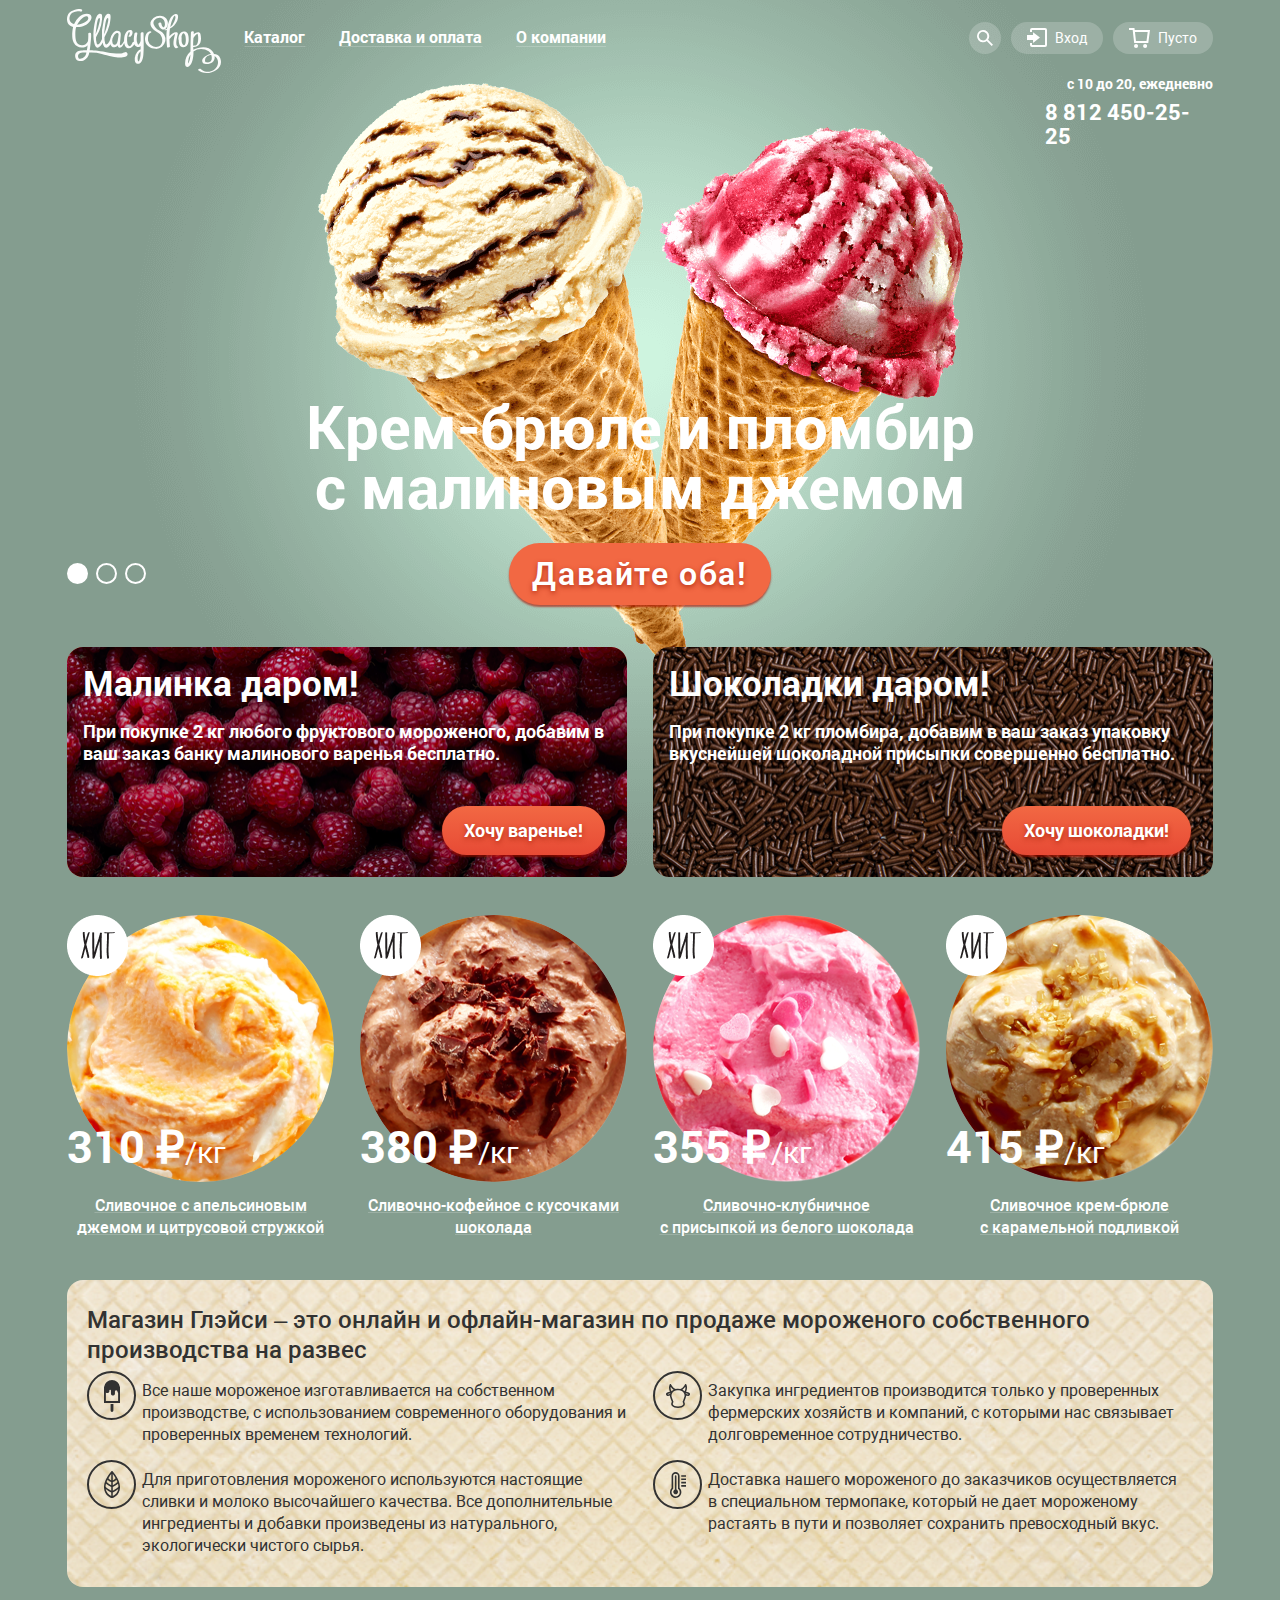
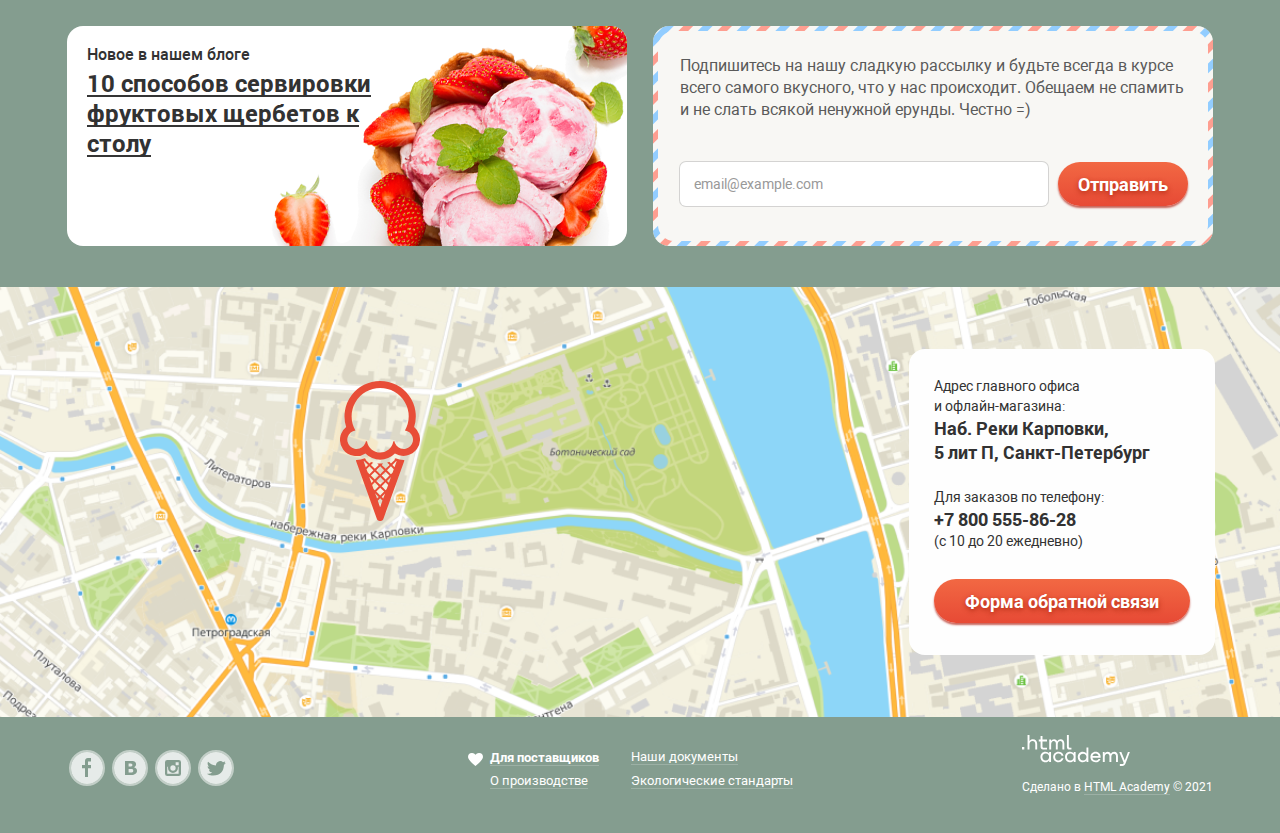
==== commit c9120289: "вносит правки в разметку фильтра и оформление карты" ====
--- a/index.html
+++ b/index.html
@@ -6,7 +6,7 @@
   <meta name="viewport" content="width=device-width, initial-scale=1.0">
   <link rel="icon" href="favicon.ico">
   <link rel="apple-touch-icon" href="favicon/180.png">
-  <!--  <link rel="manifest" href="manifest.webmanifest">-->
+    <link rel="manifest" href="manifest.webmanifest">
   <link rel="preconnect" href="https://fonts.gstatic.com">
   <link href="https://fonts.googleapis.com/css2?family=Roboto:wght@400;500;700&display=swap" rel="stylesheet">
   <link href="css/normalize.css" rel="stylesheet">
@@ -296,19 +296,21 @@
       <div class="contacts-map-wrapper">
         <iframe class="contacts-active-map"
                 src="https://www.google.com/maps/embed?pb=!1m18!1m12!1m3!1d1996.8226084186708!2d30.315214851720512!3d59.96826598179812!2m3!1f0!2f0!3f0!3m2!1i1024!2i768!4f13.1!3m3!1m2!1s0x4696310fca5afc31%3A0x5f2ac55f567b2400!2sHTML%20Academy!5e0!3m2!1sru!2sru!4v1624352805713!5m2!1sru!2sru"
-                width="1200" height="430" style="border:0;" allowfullscreen="" aria-hidden="false" tabindex="0">
+                width="100%" height="430" style="border:0;" allowfullscreen="" aria-hidden="false" tabindex="0">
         </iframe>
         <img class="contacts-map" src="img/map.png" width="1200" height="430" alt="Офис компании расположен по адресу: Санкт-Петербург, Набережная
           реки Карповки, д.5 лит П">
-      </div>
-      <address class="contacts-wrapper">
-        <p>Адрес главного офиса<br> и офлайн-магазина:<br>
-          <span>Наб. Реки Карповки, 5&nbsp;лит&nbsp;П,&nbsp;Санкт-Петербург</span></p>
-        <p>Для заказов по телефону: <a class="contacts-phone"
-                                       href="tel:+78005558628"><span>+7&nbsp;800&nbsp;555-86-28</span></a><br>
-          (с 10 до 20 ежедневно)</p>
-        <a class="button contacts-button" href="form.html">Форма обратной связи</a>
-      </address>
+        <div class="map-container">
+          <address class="contacts-wrapper">
+            <p>Адрес главного офиса<br> и офлайн-магазина:<br>
+              <span>Наб. Реки Карповки, 5&nbsp;лит&nbsp;П,&nbsp;Санкт-Петербург</span></p>
+            <p>Для заказов по телефону: <a class="contacts-phone"
+                                           href="tel:+78005558628"><span>+7&nbsp;800&nbsp;555-86-28</span></a><br>
+              (с 10 до 20 ежедневно)</p>
+            <a class="button contacts-button" href="form.html">Форма обратной связи</a>
+          </address>
+        </div>
+      </div>
     </section>
   </main>
   <footer class="footer container">
--- a/css/style.min.css
+++ b/css/style.min.css
@@ -1 +1 @@
-@-webkit-keyframes shake{0%,to{transform:translateX(0)}10%,30%,50%,70%,90%{transform:translateX(-10px)}20%,40%,60%,80%{transform:translateX(10px)}}@keyframes shake{0%,to{transform:translateX(0)}10%,30%,50%,70%,90%{transform:translateX(-10px)}20%,40%,60%,80%{transform:translateX(10px)}}@font-face{font-family:"Roboto";src:url(../fonts/roboto.woff2) format("woff2"),url(../fonts/roboto.woff) format("woff");font-weight:400;font-style:normal;font-display:swap}@font-face{font-family:"Roboto";src:url(../fonts/robotomedium.woff2) format("woff2"),url(../fonts/robotomedium.woff) format("woff");font-weight:500;font-style:normal;font-display:swap}@font-face{font-family:"Roboto";src:url(../fonts/robotobold.woff2) format("woff2"),url(../fonts/robotobold.woff) format("woff");font-weight:700;font-style:normal;font-display:swap}:root{--black:#000000;--basic-dark-grey:#323232;--black2:#353535;--chocolate-back:#502f1c;--green-grey:#5A5A5A;--raspberry-back:#690d2a;--light-green-grey:#696969;--basic-green:#849D8F;--basic-grey-blue:#8996A6;--basic-brown:#9D8B84;--red2:#942718;--dark-grey:#999999;--grey6:#ABABAB;--red1:#AC1000;--grey8:#CACAC7;--lightning-green:#D7F2E3;--dark-peach:#D07058;--grey4:#D3D3D2;--gradient-red:#E74A35;--orange:#E84D37;--waffles-back:#ebddc3;--dirty-white:#EDEDED;--basic-white:#ffffff;--gradient-orange:#f26843;--light-peach:#FBDED7;--peach:#F6B5A5;--white-grey:#F8F7F4;--pink:#FFBC9E;--white2:#FEFEFE;--shadow-grey:rgba(0, 0, 0, 0.2);--grey9:rgba(0, 0, 0, 0.3);--shadow-grey2:rgba(0, 0, 0, 0.4);--grey7:rgba(0, 0, 0, 0.07);--brown2:rgba(160, 32, 11, 0.76);--grey2:rgba(171, 171, 171, 0.3);--light-orange:rgba(172, 16, 0, 0.64);--light-orange2:rgba(172, 16, 0, 0.25);--grey:rgba(178, 178, 178, 0.52);--lightning-grey-blue:rgba(218, 228, 239, 0.75);--pink2:rgba(232, 77, 55, 0.3);--lightning-brown:rgba(239, 224, 218, 0.75);--special-white5:rgba(248, 247, 244, 0.5);--special-white:rgba(255, 255, 255, 0.2);--special-white2:rgba(255, 255, 255, 0.4);--special-white3:rgba(255, 255, 255, 0.5);--special-white4:rgba(255, 255, 255, 0.7);--special-white6:rgba(255, 255, 255, 0.8);--special-pink:rgba(255, 188, 158, 0.3);--sky-blue:rgba(46, 136, 228, 0.52);--grey3:rgba(50, 50, 50, 0.2);--grey5:rgba(50, 50, 50, 0.3);--shadow-brown:rgba(85, 8, 0, 0.54)}html{box-sizing:border-box;height:100%}*,::after,::before{box-sizing:inherit}body{min-width:1200px;margin:0;padding:0;font-family:'Roboto',Arial,sans-serif;font-size:16px;line-height:22px;font-weight:400;color:var(--basic-white);min-height:100%;display:grid;grid-template-rows:-webkit-min-content 1fr -webkit-min-content;grid-template-rows:min-content 1fr min-content;align-content:start}body>input[type=radio]{display:none}.green-back{background-color:var(--basic-green)}img{max-width:100%;height:auto}.visually-hidden:not(:focus):not(:active),input[type=checkbox].visually-hidden,input[type=radio].visually-hidden{position:absolute;width:1px;height:1px;margin:-1px;border:0;padding:0;white-space:nowrap;-webkit-clip-path:inset(100%);clip-path:inset(100%);clip:rect(0 0 0 0);overflow:hidden}.container{width:1200px;margin:0 auto;padding:0 27px}.button{background:linear-gradient(180deg,var(--gradient-orange) 0%,var(--gradient-red) 100%);box-shadow:0 2px 2px var(--light-orange);text-shadow:0 2px 5px var(--brown2);border-radius:70px;color:var(--basic-white);border:0;font-size:18px;line-height:24px;font-weight:700;display:inline-block;vertical-align:middle;cursor:pointer}.button:hover{background:linear-gradient(0deg,var(--special-white),var(--special-white)),linear-gradient(180deg,var(--gradient-orange) 0%,var(--gradient-red) 100%);box-shadow:0 1px 2px var(--red1)}.button:active,.button:focus{background:linear-gradient(0deg,var(--grey7),var(--grey7)),linear-gradient(180deg,var(--gradient-orange) 0%,var(--gradient-red) 100%);box-shadow:inset 0 2px 2px var(--red2)}.main-header{margin:0 auto;width:1200px;padding:6px 27px 28px}.logo{padding-top:3px}.logo,.logo img{width:154px;height:64px}.main-nav{display:grid;grid-template-rows:auto auto;grid-template-columns:154px 1fr auto;-moz-column-gap:10px;column-gap:10px;position:relative}.main-nav a{text-decoration:none;color:var(--basic-white)}.main-nav a:focus,.main-nav a:hover{color:var(--basic-dark-grey)}.main-nav-list{padding:0;margin:0;list-style:none;display:flex;flex-wrap:wrap;align-items:center}.footer-item b,.main-nav-item,.main-nav-link{position:relative}.main-nav-link{font-weight:700;line-height:18px;margin-right:8px;padding:4px 13px 7px}.main-nav-link::after{content:"";width:calc(100% - 26px);height:1px;background-color:var(--special-white);position:absolute;bottom:7px;left:50%;transform:translateX(-50%)}.main-nav-link:hover{background-color:var(--basic-white);border-radius:26px}.main-nav-link:hover .link-border{border-bottom:none}.main-nav-link:active,.main-nav-link:focus{background-color:var(--dirty-white);box-shadow:inset 0 2px 1px var(--light-green-grey);border-radius:26px}.main-nav-link.active{background-color:var(--dark-peach);border-radius:26px}.main-nav-link.active::after,.main-nav-link:focus::after,.main-nav-link:hover::after{display:none}.menu-list{display:none}.main-nav-item:hover .menu-list{display:block;width:143px;z-index:1;padding:0;margin:0;list-style:none;box-shadow:0 20px 20px var(--shadow-grey2);border-radius:4px;font-size:14px;line-height:16px;position:absolute;left:-7px;top:27px;border-top:5px solid transparent}.menu-item{background-color:var(--basic-white)}.menu-item:first-child{border-top-left-radius:4px;border-top-right-radius:4px}.menu-item:last-child{border-bottom-left-radius:4px;border-bottom-right-radius:4px}.menu-list a{color:var(--basic-dark-grey)}.menu-link{border-radius:0;padding:9px 21px 7px 20px;display:inline-block;vertical-align:middle;width:100%}.menu-link.new{font-weight:700;padding:10px 21px 13px 20px;border-top-right-radius:4px;border-top-left-radius:4px;position:relative}.menu-link.new:after{content:"";width:128px;height:1px;background-color:var(--grey3);position:absolute;bottom:0;left:50%;transform:translateX(-50%)}.menu-item:last-child .menu-link{border-bottom-right-radius:4px;border-bottom-left-radius:4px;padding-bottom:13px}.menu-link:hover{background-color:var(--light-peach)}.menu-link:active,.menu-link:focus{background-color:var(--peach)}.menu-link.active{background-color:var(--dark-peach);color:var(--basic-white)}.user-list{padding:0;margin:0;list-style:none;display:flex;flex-wrap:wrap;align-items:center}.user-list-item{margin-right:10px;position:relative;padding:5px 0}.user-list-item:last-child{margin-right:0}.user-link{background-color:var(--special-white);font-size:14px;line-height:16px;border-radius:20px;min-height:32px;display:flex;align-items:center;justify-content:center;padding:6px 16px}.user-link svg{margin-right:8px}.user-link:hover{background-color:var(--basic-white)}.user-form{background-color:var(--white-grey);box-shadow:0 20px 20px var(--shadow-grey2);border-radius:4px}.user-form input[type=email],.user-form input[type=password],.user-form input[type=text]{background-color:var(--basic-white);box-sizing:border-box;border-radius:4px;color:var(--basic-dark-grey);box-shadow:0 0 0 1px var(--grey4);border:0;padding:12px 15px}.mailing-form input[type=email]:hover,.user-form input[type=email]:hover,.user-form input[type=password]:hover,.user-form input[type=text]:hover{box-shadow:0 0 0 2px var(--grey)}.mailing-form input[type=email]:focus,.user-form input[type=email]:focus,.user-form input[type=password]:focus,.user-form input[type=text]:focus{outline:0;box-shadow:0 0 0 2px var(--sky-blue)}.mailing-form input::-webkit-input-placeholder,.user-form input::-webkit-input-placeholder{color:var(--dark-grey);font-size:14px;line-height:16px;font-weight:400}.mailing-form input::-moz-placeholder,.user-form input::-moz-placeholder{color:var(--dark-grey);font-size:14px;line-height:16px;font-weight:400}.mailing-form input::placeholder,.user-form input::placeholder{color:var(--dark-grey);font-size:14px;line-height:16px;font-weight:400}.search-button{border:0;border-radius:50%;width:32px;height:32px;padding:0;cursor:pointer}.search-button svg{margin-right:0}.cart-link-empty:hover path,.login-link:hover path,.search-button:hover path{fill:var(--basic-dark-grey)}.login-form,.search-form{display:none}.user-list-item:hover .login-form,.user-list-item:hover .search-form{display:block;width:341px;min-height:81px;position:absolute;z-index:1;right:1px;top:42px;padding:20px 16px 20px 15px}.login-form input[type=email],.login-form input[type=password],.search-form input[type=text]{width:100%}.login-button,.order-button{box-shadow:0 1px 2px var(--light-orange2);text-shadow:none;border-radius:26px}.login-button{padding:9px 25px;margin-right:5px}.login-link{padding-left:16px}.login-link svg{margin-top:-1px}.user-list-item:hover .login-form{width:277px;min-height:214px;right:0;padding:20px 19px}.login-form div{margin-bottom:22px}.login-form div:last-child{margin-bottom:0;display:flex;justify-content:space-between;align-items:flex-start;flex-wrap:wrap}.login-form-list{padding:0;margin:0;list-style:none;display:flex;flex-wrap:wrap;justify-content:space-between;flex-direction:column}.login-form-list a{font-size:13px;line-height:15px;color:var(--basic-dark-grey);border-bottom:1px solid var(--grey5)}.login-form-list a:focus,.login-form-list a:hover{color:var(--orange);border-bottom:1px solid var(--pink2)}.cart-content::before,.login-form::before,.search-form::before{content:"";width:100%;height:3px;background-color:transparent;display:block;position:absolute;top:-3px;left:0;right:0}.cart-content::before{height:5px}.main-nav .cart-link-filled{background-color:var(--basic-white);color:var(--basic-dark-grey)}.cart-content{display:none}.cart-full:hover .cart-content{display:block;background-color:var(--white-grey);box-shadow:0 20px 20px var(--shadow-grey2);border-radius:4px;font-size:13px;line-height:16px;color:var(--basic-dark-grey);padding:10px 14px 21px 15px;position:absolute;right:0;top:42px;width:539px;z-index:1}.cart-content table{border-bottom:1px solid var(--grey8);margin-bottom:18px;width:100%;border-collapse:collapse}.cart-content table td{padding-top:20px;padding-bottom:16px;vertical-align:top}.cart-content td.reset-td{vertical-align:middle;padding-top:10px;padding-bottom:16px}.cart-content td.image-td{padding:12px 3px 0 2px}.cart-content .title-td{padding-left:7px;padding-right:15px;width:238px}.info-td{padding-left:16px;padding-right:12px}.cost-td{padding-left:10px;padding-right:17px}.cart-content .product-info{color:var(--black)}.cart-content img{background-color:var(--grey7);border-radius:50%;width:33px;height:33px;-o-object-fit:contain;object-fit:contain}.cart-price{color:var(--grey6)}.cart-reset{padding:0;width:21px;height:21px;border:0;background-color:transparent;background-image:url(../img/icon-cross.svg);background-repeat:no-repeat;background-position:center center;cursor:pointer}.cart-reset:active,.cart-reset:hover{border:1px solid var(--grey7);border-radius:4px}.cart-total{display:flex;justify-content:flex-end;align-items:center;font-size:15px;font-weight:700;margin:0 0 14px}.cart-total dd{margin-left:5px}.order-button{padding:11px 15px 10px;min-width:172px;display:block;margin-left:auto}.nav-contacts{position:absolute;right:0;top:70px;display:flex;flex-wrap:wrap;width:168px;justify-content:flex-end}.nav-contacts p{font-size:14px;line-height:16px;font-weight:700;margin:0 0 8px}.nav-contacts a,.nav-contacts a:focus,.nav-contacts a:hover{font-size:22px;line-height:24px;font-weight:700;color:var(--basic-white)}.slider{position:relative;margin-bottom:37px;margin-top:298px;text-align:center;color:var(--basic-white)}.wrapper{background-image:url(../img/icecream-group1.png);background-repeat:no-repeat;background-position:top center;min-height:100vh;transition:background-image .5s ease,background-color .5s ease}.wrapper:after,.wrapper:before{content:"";visibility:hidden}.wrapper:before{background-image:url(../img/icecream-group2.png)}.wrapper:after{background-image:url(../img/icecream-group3.png)}.cards-item::after,.slide{display:none}.slide-title{margin:0 auto 27px;width:700px;font-size:60px;font-weight:700;line-height:60px}.slide-button{display:inline-block;margin-bottom:5px;padding:9px 23px;font-weight:600;vertical-align:top;color:var(--basic-white);text-decoration:none;background:var(--gradient-orange);border-radius:70px;box-shadow:0 2px 2px var(--light-orange);text-shadow:0 2px 5px var(--brown2);font-size:32px;line-height:44px;letter-spacing:.05em}.slide-button:hover{box-shadow:0 2px 2px var(--red1)}.slide-button:active,.slide-button:focus{background:linear-gradient(0deg,var(--grey7),var(--grey7)),linear-gradient(180deg,var(--gradient-orange) 0%,var(--gradient-red) 100%);box-shadow:inset 0 2px 2px var(--red2)}.toggle{position:absolute;left:0;bottom:25px;font-size:0}.toggle label{display:inline-block;width:21px;height:21px;margin-right:8px;vertical-align:top;background-color:transparent;border:2px solid var(--basic-white);border-radius:50%;cursor:pointer}.toggle label:hover{background-color:var(--special-white2)}.toggle label:active{background-color:var(--basic-white)}.toggle label:focus-within{outline:-webkit-focus-ring-color auto 5px}.btn-1:checked~.wrapper .slide1,.btn-2:checked~.wrapper .slide2,.btn-3:checked~.wrapper .slide3{display:block}.btn-1:checked~.wrapper{background-color:var(--basic-green);background-image:url(../img/icecream-group1.png)}.btn-2:checked~.wrapper{background-color:var(--basic-grey-blue);background-image:url(../img/icecream-group2.png)}.btn-3:checked~.wrapper{background-color:var(--basic-brown);background-image:url(../img/icecream-group3.png)}.btn-1:checked~.wrapper label[for=btn-1],.btn-2:checked~.wrapper label[for=btn-2],.btn-3:checked~.wrapper label[for=btn-3]{background-color:var(--basic-white)}.columns{display:grid;grid-template-columns:1fr 1fr;-moz-column-gap:26px;column-gap:26px;margin-bottom:32px}.special-item{width:560px;min-height:230px;border-radius:16px;padding:15px 22px 22px 16px;display:flex;flex-direction:column;justify-content:space-between}.special-item.chocolates,.special-item.raspberries{background-image:url(../img/background-raspberries.png);background-repeat:no-repeat;background-size:100% 100%;background-position:center center;background-color:var(--red1)}.special-item.chocolates{background-image:url(../img/background-chocolate.png);background-color:var(--shadow-brown)}.special-item h3{font-weight:700;font-size:35px;line-height:41px;text-align:left;margin:0 0 17px}.special-item p{margin:0;font-weight:700;font-size:18px;line-height:22px}.special-button{font-weight:700;padding:12px 22px 13px;margin-left:auto}.special-button:hover{box-shadow:0 1px 2px var(--light-orange)}.special-button:active,.special-button:focus{background:linear-gradient(0deg,var(--grey7),var(--grey7)),linear-gradient(180deg,var(--gradient-orange) 0%,var(--gradient-red) 100%);box-shadow:inset 0 2px 2px var(--red2)}.cards{position:relative;display:flex;flex-wrap:wrap;justify-content:start;margin-left:-13px;margin-right:-13px}.cards-image-wrapper{height:267px;margin-bottom:13px;position:relative}.cards-image{width:267px;height:267px;-o-object-fit:contain;object-fit:contain}.cards-item{width:293px;display:flex;flex-direction:column;padding:6px 13px 0;margin-bottom:32px;position:relative}.cards-item:focus-within::after,.cards-item:hover::after{content:"";background-color:var(--special-white);box-shadow:0 20px 20px var(--shadow-grey);border-radius:4px;z-index:1;width:100%;min-height:calc(100% + 80px);position:absolute;top:0;left:0;display:block}.cards-item h3{margin:0 auto;font-weight:500;text-align:center;font-size:16px;text-decoration:underline;-webkit-text-decoration-color:var(--special-white);text-decoration-color:var(--special-white);order:2;width:96%}.cards-item img{border-radius:50%;background-color:var(--grey);width:267px;height:267px}.cards-label{background-image:url(../img/label.png);background-repeat:no-repeat;background-position:center center;background-size:100% 100%;width:61px;height:61px;display:block;position:absolute;top:-16px;left:0}.cards-item .product-button,.page-main .cards-label{display:none}.cards-item:focus-within .product-button,.cards-item:hover .product-button{display:block;margin:18px auto 21px;border-radius:50px;line-height:24px;text-decoration:none;box-shadow:0 1px 2px var(--red1);padding:12px 16px;position:absolute;z-index:2;top:98%;left:50%;transform:translateX(-50%);width:200px;text-align:center}.cards-item .product-button:active{background:linear-gradient(0deg,var(--grey7),var(--grey7)),linear-gradient(180deg,var(--gradient-orange) 0%,var(--gradient-red) 100%);box-shadow:inset 0 2px 2px var(--red2)}.cards-item:focus .product-button,.form-radio:focus~label{outline:-webkit-focus-ring-color auto 5px}.cards-price{font-weight:700;font-size:45px;line-height:45px}.cards-info{font-size:30px;line-height:35px;margin:0;position:absolute;bottom:12px}.about,.about-item:before{background-repeat:no-repeat}.about{background-image:url(../img/background-waffles.png);background-size:100%,100%;background-position:center,center;background-color:var(--waffles-back);color:var(--basic-dark-grey);padding:25px 20px 30px;border-radius:16px;margin-bottom:39px;margin-top:9px}.about-title{font-weight:500;font-size:24px;line-height:30px;margin:0 0 10px}.about-list{list-style:none;margin:0;padding:0;display:grid;grid-template-columns:1fr 1fr;-moz-column-gap:26px;column-gap:26px;row-gap:18px}.about-item{padding:5px 0 0 55px;position:relative}.about-item:before{content:"";position:absolute;top:-4px;left:0;width:49px;height:49px;background-position:center center;border:2px solid var(--basic-dark-grey);border-radius:50%}.about-item-icecream:before{background-image:url(../img/icon-icecream.svg);background-size:16px 32px}.about-item-cow:before{background-image:url(../img/icon-cow.svg);background-size:24px 24px}.about-item-leaf:before{background-image:url(../img/icon-leaf.svg);background-size:16px 27px}.about-item-thermometer:before{background-image:url(../img/icon-thermometer.svg);background-size:16px 26px}.blog,.blog-item-title a{color:var(--basic-dark-grey)}.blog{background-color:var(--basic-white);background-image:url(../img/background-strawberries.png);background-size:100%,100%;background-repeat:no-repeat;background-position:center,right;width:560px;height:220px;border-radius:16px;padding:18px 20px;margin-bottom:9px;overflow:auto}.blog-title{font-weight:500;font-size:16px;line-height:22px;text-align:left;margin:0 0 2px}.blog-item-title{font-weight:700;font-size:24px;line-height:30px;margin:0;text-align:left;width:287px}.blog-item-title a{text-decoration:none;display:inline}.blog-item-link span{background-image:linear-gradient(to bottom,var(--black2) 50%,transparent 50%);background-position:0 1.15em;background-repeat:repeat-x;background-size:2px 4px}.blog-item-title a:focus,.blog-item-title a:hover{color:var(--orange);-webkit-text-decoration-color:var(--pink2);text-decoration-color:var(--pink2)}.blog-item-link:focus span,.blog-item-link:hover span{background-image:linear-gradient(to bottom,var(--pink2) 50%,transparent 50%)}.mailing,.mailing-form input[type=email]{background-color:var(--basic-white);color:var(--basic-dark-grey)}.mailing{background-image:url(../img/background-mail.png);background-size:100%,100%;background-repeat:no-repeat;background-position:top,center;width:560px;height:220px;padding-top:5px;border-radius:16px;margin-bottom:9px;overflow:auto}.mailing-wrapper{background:var(--white-grey);border-radius:16px;min-height:210px;margin:0 5px;padding:24px 20px 27px 22px}.mailing-text{color:var(--green-grey);margin:0 0 36px}.mailing-form{display:flex;width:100%;flex-wrap:wrap;align-items:start}.mailing-form input[type=email]{border-radius:6px;padding:10px 14px;margin-right:10px;flex-grow:1;box-shadow:0 0 0 1px var(--grey);border:0;line-height:24px;margin-top:5px}.mailing-button{padding:10px 20px;margin-top:5px}.contacts{width:1200px;margin:0 auto;position:relative}.contacts-map-wrapper{position:relative;width:1200px;height:430px}.contacts-map-wrapper:after{content:"";position:absolute;top:94px;left:316px;width:80px;height:140px;background-image:url(../img/icon-map-pin.svg);background-repeat:no-repeat;background-position:0 0}.contacts-active-map,.contacts-map{width:1200px;height:430px;position:absolute;z-index:2}.contacts-map{background-color:var(--grey);display:block;z-index:1;top:0;bottom:0;left:0;right:0}.contacts-wrapper{background:var(--white2);border-radius:16px;color:var(--basic-dark-grey);font-style:normal;padding:27px 25px 31px;position:absolute;right:24px;top:50%;transform:translateY(-50%);width:306px;z-index:4;min-height:306px}.contacts-wrapper p{font-size:14px;line-height:20px;margin:0 0 23px}.contacts-phone,.contacts-wrapper span{font-weight:700;font-size:18px;line-height:24px}.contacts-phone{color:var(--basic-dark-grey);text-decoration:none}.contacts-button{text-decoration:none;text-shadow:0 2px 5px var(--brown2);padding:10px 20px;text-align:center;width:100%;margin-top:5px}.breadcrumbs{list-style:none;padding:0;font-size:14px;line-height:16px;margin:0 0 2px;display:flex;flex-wrap:wrap;align-items:center}.breadcrumbs-item{padding-right:22px;position:relative}.breadcrumbs-item::after{content:"\00bb";position:absolute;right:7px}.breadcrumbs-item:last-child::after{display:none}.breadcrumbs-link,.footer-item a{color:var(--basic-white);text-decoration:none;border-bottom:1px solid var(--special-white)}.breadcrumbs-link:focus,.breadcrumbs-link:hover,.copyright-text a:focus,.copyright-text a:hover,.footer-item a:focus,.footer-item a:hover{color:var(--pink);border-bottom:1px solid var(--special-pink)}.breadcrumbs-link.active{border-bottom:none}.catalog-title{font-weight:700;font-size:35px;line-height:41px;margin:0 0 15px}.filter{margin-bottom:35px}.fieldset-list,.filter-form{display:flex;justify-content:flex-start;flex-wrap:wrap}.filter-form{width:870px;font-weight:500;line-height:18px;align-items:start}.fieldset-list{list-style:none;margin:0;padding:0;border:0;background-color:var(--special-white);border-radius:20px;align-items:center}.fieldset-item{margin-right:15px}.fieldset-item:last-child{margin-right:0}.filter-fieldset{padding:0;border:0;margin:14px 15px 0 0}.filter-fieldset legend{margin:0 0 7px;font-weight:500;font-size:14px;line-height:16px;padding-left:16px}.sorting-select-wrapper:hover .sorting-select{color:var(--basic-dark-grey)}.sorting-select-wrapper select{-webkit-appearance:none;-moz-appearance:none;appearance:none;background-color:transparent;border:0;padding:0 1em 0 0;margin:0;width:100%;font-family:inherit;font-size:inherit;cursor:inherit;line-height:inherit;z-index:1;color:var(--basic-white)}.sorting-select-wrapper select::-ms-expand{display:none}.price-range,.sorting-select-wrapper{border-radius:20px;border:0;color:var(--basic-white);align-items:center}.sorting-select-wrapper{background-color:var(--special-white);width:196px;padding:9px 14px 9px 16px;font-size:inherit;cursor:pointer;line-height:inherit;position:relative;display:grid;grid-template-areas:"select"}.sorting-select-wrapper::after{content:"";background-image:url(../img/icon-select.svg);width:11px;height:10px;justify-self:end}.sorting-select-wrapper:hover::after{background-image:url(../img/icon-select-hover.svg)}.sorting-select-wrapper select,.sorting-select-wrapper::after{-ms-grid-row:1;-ms-grid-column:1;grid-area:select}.price-range{background:var(--special-white);min-height:36px;width:218px;display:flex;justify-content:center;padding-bottom:2px}.price-range input[type=range]{-webkit-appearance:none;-moz-appearance:none;appearance:none;width:88px;height:2px;background:linear-gradient(to right,var(--special-white5) 27%,var(--basic-white) 27%);outline:0;transition:opacity .2s;display:block}.price-range input[id=range-2]{background:linear-gradient(to left,var(--special-white5) 73%,var(--basic-white) 73%);right:20px}.price-range input::-webkit-slider-thumb{-webkit-appearance:none;appearance:none;width:4px;height:4px;background:var(--grey6);border:8px solid var(--basic-white);border-radius:50%;box-shadow:0 2px 1px 0 var(--grey2);cursor:pointer;box-sizing:content-box}.price-range input::-webkit-slider-thumb:hover{width:5px;height:5px;border:9px solid var(--basic-white)}.price-range input:focus-within::-webkit-slider-thumb{outline:-webkit-focus-ring-color auto 5px;outline-offset:5px}.price-range input::-moz-range-thumb{width:4px;height:4px;background:var(--grey6);border:8px solid var(--basic-white);border-radius:50%;box-shadow:0 2px 1px 0 var(--grey2);cursor:pointer;box-sizing:content-box}.price-range input::-moz-range-thumb:hover{width:5px;height:5px;border:9px solid var(--basic-white)}.price-range input:focus-within::-moz-range-thumb{outline:2px dotted}.fat{margin-right:0}.fat-list{padding:0 14px}.fat-list .fieldset-item{padding:7px 0}.fat-list label,.form-radio+label::before{display:inline-block;vertical-align:middle}.form-radio+label::before{content:"";width:22px;height:22px;background-image:url(../img/radio-off.svg);background-repeat:no-repeat;background-size:22px 22px;background-position:left center;cursor:pointer;margin-right:11px;opacity:80%}.form-radio:checked+label::before{content:"";background-image:url(../img/radio-on.svg)}.form-checkbox:checked:hover+.form-check,.form-checkbox:hover+.form-check,.form-radio:checked:focus+label::before,.form-radio:checked:hover+label::before,.form-radio:focus+label::before,.form-radio:hover+label::before{opacity:100%}.form-radio:-moz-focusring~label{outline:2px dotted}.form-checkbox:checked:disabled+.form-check,.form-checkbox:disabled+.form-check,.form-radio:checked:disabled+label::before,.form-radio:disabled+label::before{opacity:40%}.fillers{width:711px;margin-right:12px}.fillers-list{padding:0 16px}.fillers-list .fieldset-item{padding:10px 0 8px;margin-right:22px}.fillers-list .fieldset-item:last-child{margin-right:0}.fillers-list label{padding-left:32px;position:relative;display:inline-block;vertical-align:middle}.form-check{position:absolute;left:0;top:-2px;width:20px;height:20px;background-image:url(../img/checkbox-off.svg);background-position:center left 0;background-size:20px 20px;background-repeat:no-repeat;opacity:80%}.form-checkbox:checked+.form-check{position:absolute;left:0;top:-2px;width:24px;height:20px;background-image:url(../img/checkbox-on.svg);background-position:center left 0;background-size:24px 20px;background-repeat:no-repeat;opacity:80%}.form-checkbox:focus~.form-check{outline:-webkit-focus-ring-color auto 5px}.form-checkbox:-moz-focusring~.form-check{outline:2px dotted}.filter-button{background:var(--special-white);border-radius:20px;border:2px solid var(--basic-white);color:var(--basic-white);padding:8px 29px 6px;align-self:flex-end;min-height:36px;margin-top:14px}.filter-button:hover{color:var(--basic-dark-grey);background-color:var(--basic-white)}.filter-button:active{box-shadow:inset 0 2px 1px var(--light-green-grey)}.pagination-list{list-style:none;margin:0;grid-column:-2/-1;justify-self:end;padding:45px 0 28px;display:flex;flex-wrap:wrap;justify-content:flex-end;align-items:center}.pagination-item{margin-right:3px}.pagination-item:last-child{margin-right:0}.pagination-button{width:26px;height:26px;border:0;background-color:transparent;background-image:url(../img/icon-right-small.svg);background-repeat:no-repeat;background-size:7px 12px;background-position:center right}.pagination-button:disabled{opacity:20%}.pagination-button-left{transform:rotate(180deg);background-position:center center}.pagination-link{color:var(--basic-white);font-weight:500;line-height:18px;width:26px;height:26px;display:flex;justify-content:center;align-items:center;box-sizing:border-box;text-decoration:none;border-radius:50%}.pagination-link:hover{background-color:var(--special-white)}.pagination-link.active,.pagination-link:active{background-color:var(--basic-white);color:var(--basic-dark-grey)}.footer{padding:18px 27px 25px 29px;font-size:13px;line-height:18px;display:grid;grid-template-columns:1fr 1fr 1fr 1fr;-moz-column-gap:26px;column-gap:26px}.footer-list{list-style:none;margin:0;padding:0;grid-column:2/4;justify-self:center;align-self:center;display:grid;grid-template-columns:auto auto;-moz-column-gap:10px;column-gap:10px;width:347px;min-height:47px}.footer-item{margin-bottom:5px}.footer-item:nth-child(2n+1){padding-left:22px}.footer-item b:before{content:"";position:absolute;top:5px;left:-22px;background-image:url(../img/icon-heart.svg);background-repeat:no-repeat;background-position:0 0;width:15px;height:13px}.social-list{list-style:none;margin:0;display:flex;flex-wrap:wrap;padding:10px 0 0}.social-item{margin:5px 7px 5px 0}.social-button{box-sizing:content-box;display:inline-block;vertical-align:middle;width:32px;height:32px;border:2px solid var(--special-white3);border-radius:50%}.social-button:hover svg g,.social-button:hover svg path{fill-opacity:1}.social-button:focus svg g,.social-button:focus svg path{fill-opacity:1}.social-button:active svg g,.social-button:active svg path{fill-opacity:1}.social-button:active,.social-button:focus{border:2px solid var(--special-white4)}.copyright{justify-self:end;grid-column:4/5}.copyright-text{font-size:12px;margin:7px 0 12px}.copyright-text a{color:var(--basic-white);border-bottom:1px solid var(--special-white);text-decoration:none}.modal,.modal-wrapper{position:fixed;top:0;bottom:0;right:0;left:0}.modal{margin:auto;color:var(--basic-dark-grey);background-color:var(--white-grey);z-index:2}.modal-wrapper{content:"";width:100%;height:100vh;background:var(--grey9);z-index:4;display:none}.modal-feedback{padding:16px 25px 27px 24px;width:477px;top:338px;bottom:auto;border-radius:6px}.modal-description{font-weight:500;font-size:24px;line-height:28px;padding:0;margin:0 0 19px}.feedback-form input[type=email],.feedback-form input[type=text],.feedback-form textarea{background-color:var(--basic-white);box-sizing:border-box;border-radius:4px;color:var(--basic-dark-grey);box-shadow:0 0 0 1px var(--grey);border:0;padding:12px 15px;line-height:20px;font-size:16px;font-weight:400}.feedback-form input[type=email],.feedback-form input[type=text]{width:267px}.feedback-form textarea{width:100%;height:154px}.feedback-form input[type=email]:hover,.feedback-form input[type=text]:hover,.feedback-form textarea:hover{box-shadow:0 0 0 2px var(--grey)}.feedback-form input[type=email]:focus,.feedback-form input[type=text]:focus,.feedback-form textarea:focus{outline:0;box-shadow:0 0 0 2px var(--sky-blue)}.feedback-form input[type=email]::-webkit-input-placeholder,.feedback-form input[type=text]::-webkit-input-placeholder,.feedback-form textarea::-webkit-input-placeholder{color:var(--dark-grey);font-size:16px;line-height:20px;font-weight:400}.feedback-form input[type=email]::-moz-placeholder,.feedback-form input[type=text]::-moz-placeholder,.feedback-form textarea::-moz-placeholder{color:var(--dark-grey);font-size:16px;line-height:20px;font-weight:400}.feedback-form input[type=email]::placeholder,.feedback-form input[type=text]::placeholder,.feedback-form textarea::placeholder{color:var(--dark-grey);font-size:16px;line-height:20px;font-weight:400}.feedback-form div{margin-bottom:20px}.feedback-button{margin-top:5px;padding:10px 24px;margin-left:auto;display:block}.modal-close-button{position:absolute;top:12px;right:14px;width:25px;height:25px;background-color:transparent;cursor:pointer;background-image:url(../img/icon-big-cross.svg);background-size:16px 18px;background-repeat:no-repeat;background-position:center center;border:0;display:block}.modal-close-button:active,.modal-close-button:hover{border:1px solid var(--grey7);border-radius:4px}.modal-close{display:none}.modal-show{display:block}.form-error{-webkit-animation:shake .6s;animation:shake .6s}
+@-webkit-keyframes shake{0%,to{transform:translateX(0)}10%,30%,50%,70%,90%{transform:translateX(-10px)}20%,40%,60%,80%{transform:translateX(10px)}}@keyframes shake{0%,to{transform:translateX(0)}10%,30%,50%,70%,90%{transform:translateX(-10px)}20%,40%,60%,80%{transform:translateX(10px)}}@font-face{font-family:"Roboto";src:url(../fonts/roboto.woff2) format("woff2"),url(../fonts/roboto.woff) format("woff");font-weight:400;font-style:normal;font-display:swap}@font-face{font-family:"Roboto";src:url(../fonts/robotomedium.woff2) format("woff2"),url(../fonts/robotomedium.woff) format("woff");font-weight:500;font-style:normal;font-display:swap}@font-face{font-family:"Roboto";src:url(../fonts/robotobold.woff2) format("woff2"),url(../fonts/robotobold.woff) format("woff");font-weight:700;font-style:normal;font-display:swap}:root{--black:#000000;--basic-dark-grey:#323232;--black2:#353535;--chocolate-back:#502f1c;--green-grey:#5A5A5A;--raspberry-back:#690d2a;--light-green-grey:#696969;--basic-green:#849D8F;--basic-grey-blue:#8996A6;--basic-brown:#9D8B84;--red2:#942718;--dark-grey:#999999;--grey6:#ABABAB;--red1:#AC1000;--grey8:#CACAC7;--lightning-green:#D7F2E3;--dark-peach:#D07058;--grey4:#D3D3D2;--gradient-red:#E74A35;--orange:#E84D37;--waffles-back:#ebddc3;--dirty-white:#EDEDED;--basic-white:#ffffff;--gradient-orange:#f26843;--light-peach:#FBDED7;--peach:#F6B5A5;--white-grey:#F8F7F4;--pink:#FFBC9E;--white2:#FEFEFE;--shadow-grey:rgba(0, 0, 0, 0.2);--grey9:rgba(0, 0, 0, 0.3);--shadow-grey2:rgba(0, 0, 0, 0.4);--grey7:rgba(0, 0, 0, 0.07);--brown2:rgba(160, 32, 11, 0.76);--grey2:rgba(171, 171, 171, 0.3);--light-orange:rgba(172, 16, 0, 0.64);--light-orange2:rgba(172, 16, 0, 0.25);--grey:rgba(178, 178, 178, 0.52);--lightning-grey-blue:rgba(218, 228, 239, 0.75);--pink2:rgba(232, 77, 55, 0.3);--lightning-brown:rgba(239, 224, 218, 0.75);--special-white5:rgba(248, 247, 244, 0.5);--special-white:rgba(255, 255, 255, 0.2);--special-white2:rgba(255, 255, 255, 0.4);--special-white3:rgba(255, 255, 255, 0.5);--special-white4:rgba(255, 255, 255, 0.7);--special-white6:rgba(255, 255, 255, 0.8);--special-pink:rgba(255, 188, 158, 0.3);--sky-blue:rgba(46, 136, 228, 0.52);--grey3:rgba(50, 50, 50, 0.2);--grey5:rgba(50, 50, 50, 0.3);--shadow-brown:rgba(85, 8, 0, 0.54)}html{box-sizing:border-box;height:100%}*,::after,::before{box-sizing:inherit}body{min-width:1200px;margin:0;padding:0;font-family:'Roboto',Arial,sans-serif;font-size:16px;line-height:22px;font-weight:400;color:var(--basic-white);min-height:100%;display:grid;grid-template-rows:-webkit-min-content 1fr -webkit-min-content;grid-template-rows:min-content 1fr min-content;align-content:start}body>input[type=radio]{display:none}.green-back{background-color:var(--basic-green)}img{max-width:100%;height:auto}.visually-hidden:not(:focus):not(:active),input[type=checkbox].visually-hidden,input[type=radio].visually-hidden{position:absolute;width:1px;height:1px;margin:-1px;border:0;padding:0;white-space:nowrap;-webkit-clip-path:inset(100%);clip-path:inset(100%);clip:rect(0 0 0 0);overflow:hidden}.container{width:1200px;margin:0 auto;padding:0 27px}.button{background:linear-gradient(180deg,var(--gradient-orange) 0%,var(--gradient-red) 100%);box-shadow:0 2px 2px var(--light-orange);text-shadow:0 2px 5px var(--brown2);border-radius:70px;color:var(--basic-white);border:0;font-size:18px;line-height:24px;font-weight:700;display:inline-block;vertical-align:middle;cursor:pointer}.button:hover{background:linear-gradient(0deg,var(--special-white),var(--special-white)),linear-gradient(180deg,var(--gradient-orange) 0%,var(--gradient-red) 100%);box-shadow:0 1px 2px var(--red1)}.button:active,.button:focus{background:linear-gradient(0deg,var(--grey7),var(--grey7)),linear-gradient(180deg,var(--gradient-orange) 0%,var(--gradient-red) 100%);box-shadow:inset 0 2px 2px var(--red2)}.main-header{margin:0 auto;width:1200px;padding:6px 27px 28px}.logo{padding-top:3px}.logo,.logo img{width:154px;height:64px}.main-nav{display:grid;grid-template-rows:auto auto;grid-template-columns:154px 1fr auto;-moz-column-gap:10px;column-gap:10px;position:relative}.main-nav a{text-decoration:none;color:var(--basic-white)}.main-nav a:focus,.main-nav a:hover{color:var(--basic-dark-grey)}.main-nav-list{padding:0;margin:0;list-style:none;display:flex;flex-wrap:wrap;align-items:center}.footer-item b,.main-nav-item,.main-nav-link{position:relative}.main-nav-link{font-weight:700;line-height:18px;margin-right:8px;padding:4px 13px 7px}.main-nav-link::after{content:"";width:calc(100% - 26px);height:1px;background-color:var(--special-white);position:absolute;bottom:7px;left:50%;transform:translateX(-50%)}.main-nav-link:hover{background-color:var(--basic-white);border-radius:26px}.main-nav-link:hover .link-border{border-bottom:none}.main-nav-link:active,.main-nav-link:focus{background-color:var(--dirty-white);box-shadow:inset 0 2px 1px var(--light-green-grey);border-radius:26px}.main-nav-link.active{background-color:var(--dark-peach);border-radius:26px}.main-nav-link.active::after,.main-nav-link:focus::after,.main-nav-link:hover::after{display:none}.menu-list{display:none}.main-nav-item:hover .menu-list{display:block;width:143px;z-index:1;padding:0;margin:0;list-style:none;box-shadow:0 20px 20px var(--shadow-grey2);border-radius:4px;font-size:14px;line-height:16px;position:absolute;left:-7px;top:27px;border-top:5px solid transparent}.menu-item{background-color:var(--basic-white)}.menu-item:first-child{border-top-left-radius:4px;border-top-right-radius:4px}.menu-item:last-child{border-bottom-left-radius:4px;border-bottom-right-radius:4px}.menu-list a{color:var(--basic-dark-grey)}.menu-link{border-radius:0;padding:9px 21px 7px 20px;display:inline-block;vertical-align:middle;width:100%}.menu-link.new{font-weight:700;padding:10px 21px 13px 20px;border-top-right-radius:4px;border-top-left-radius:4px;position:relative}.menu-link.new:after{content:"";width:128px;height:1px;background-color:var(--grey3);position:absolute;bottom:0;left:50%;transform:translateX(-50%)}.menu-item:last-child .menu-link{border-bottom-right-radius:4px;border-bottom-left-radius:4px;padding-bottom:13px}.menu-link:hover{background-color:var(--light-peach)}.menu-link:active,.menu-link:focus{background-color:var(--peach)}.menu-link.active{background-color:var(--dark-peach);color:var(--basic-white)}.user-list{padding:0;margin:0;list-style:none;display:flex;flex-wrap:wrap;align-items:center}.user-list-item{margin-right:10px;position:relative;padding:5px 0}.user-list-item:last-child{margin-right:0}.user-link{background-color:var(--special-white);font-size:14px;line-height:16px;border-radius:20px;min-height:32px;display:flex;align-items:center;justify-content:center;padding:6px 16px}.user-link svg{margin-right:8px}.user-link:hover{background-color:var(--basic-white)}.user-form{background-color:var(--white-grey);box-shadow:0 20px 20px var(--shadow-grey2);border-radius:4px}.user-form input[type=email],.user-form input[type=password],.user-form input[type=text]{background-color:var(--basic-white);box-sizing:border-box;border-radius:4px;color:var(--basic-dark-grey);box-shadow:0 0 0 1px var(--grey4);border:0;padding:12px 15px}.mailing-form input[type=email]:hover,.user-form input[type=email]:hover,.user-form input[type=password]:hover,.user-form input[type=text]:hover{box-shadow:0 0 0 2px var(--grey)}.mailing-form input[type=email]:focus,.user-form input[type=email]:focus,.user-form input[type=password]:focus,.user-form input[type=text]:focus{outline:0;box-shadow:0 0 0 2px var(--sky-blue)}.mailing-form input::-webkit-input-placeholder,.user-form input::-webkit-input-placeholder{color:var(--dark-grey);font-size:14px;line-height:16px;font-weight:400}.mailing-form input::-moz-placeholder,.user-form input::-moz-placeholder{color:var(--dark-grey);font-size:14px;line-height:16px;font-weight:400}.mailing-form input::placeholder,.user-form input::placeholder{color:var(--dark-grey);font-size:14px;line-height:16px;font-weight:400}.search-button{border:0;border-radius:50%;width:32px;height:32px;padding:0;cursor:pointer}.search-button svg{margin-right:0}.cart-link-empty:hover path,.login-link:hover path,.search-button:hover path{fill:var(--basic-dark-grey)}.login-form,.search-form{display:none}.user-list-item:hover .login-form,.user-list-item:hover .search-form{display:block;width:341px;min-height:81px;position:absolute;z-index:1;right:1px;top:42px;padding:20px 16px 20px 15px}.login-form input[type=email],.login-form input[type=password],.search-form input[type=text]{width:100%}.login-button,.order-button{box-shadow:0 1px 2px var(--light-orange2);text-shadow:none;border-radius:26px}.login-button{padding:9px 25px;margin-right:5px}.login-link{padding-left:16px}.login-link svg{margin-top:-1px}.user-list-item:hover .login-form{width:277px;min-height:214px;right:0;padding:20px 19px}.login-form div{margin-bottom:22px}.login-form div:last-child{margin-bottom:0;display:flex;justify-content:space-between;align-items:flex-start;flex-wrap:wrap}.login-form-list{padding:0;margin:0;list-style:none;display:flex;flex-wrap:wrap;justify-content:space-between;flex-direction:column}.login-form-list a{font-size:13px;line-height:15px;color:var(--basic-dark-grey);border-bottom:1px solid var(--grey5)}.login-form-list a:focus,.login-form-list a:hover{color:var(--orange);border-bottom:1px solid var(--pink2)}.cart-content::before,.login-form::before,.search-form::before{content:"";width:100%;height:3px;background-color:transparent;display:block;position:absolute;top:-3px;left:0;right:0}.cart-content::before{height:5px}.main-nav .cart-link-filled{background-color:var(--basic-white);color:var(--basic-dark-grey)}.cart-content{display:none}.cart-full:hover .cart-content{display:block;background-color:var(--white-grey);box-shadow:0 20px 20px var(--shadow-grey2);border-radius:4px;font-size:13px;line-height:16px;color:var(--basic-dark-grey);padding:10px 14px 21px 15px;position:absolute;right:0;top:42px;width:539px;z-index:1}.cart-content table{border-bottom:1px solid var(--grey8);margin-bottom:18px;width:100%;border-collapse:collapse}.cart-content table td{padding-top:20px;padding-bottom:16px;vertical-align:top}.cart-content td.reset-td{vertical-align:middle;padding-top:10px;padding-bottom:16px}.cart-content td.image-td{padding:12px 3px 0 2px}.cart-content .title-td{padding-left:7px;padding-right:15px;width:238px}.info-td{padding-left:16px;padding-right:12px}.cost-td{padding-left:10px;padding-right:17px}.cart-content .product-info{color:var(--black)}.cart-content img{background-color:var(--grey7);border-radius:50%;width:33px;height:33px;-o-object-fit:contain;object-fit:contain}.cart-price{color:var(--grey6)}.cart-reset{padding:0;width:21px;height:21px;border:0;background-color:transparent;background-image:url(../img/icon-cross.svg);background-repeat:no-repeat;background-position:center center;cursor:pointer}.cart-reset:active,.cart-reset:hover{border:1px solid var(--grey7);border-radius:4px}.cart-total{display:flex;justify-content:flex-end;align-items:center;font-size:15px;font-weight:700;margin:0 0 14px}.cart-total dd{margin-left:5px}.order-button{padding:11px 15px 10px;min-width:172px;display:block;margin-left:auto}.nav-contacts{position:absolute;right:0;top:70px;display:flex;flex-wrap:wrap;width:168px;justify-content:flex-end}.nav-contacts p{font-size:14px;line-height:16px;font-weight:700;margin:0 0 8px}.nav-contacts a,.nav-contacts a:focus,.nav-contacts a:hover{font-size:22px;line-height:24px;font-weight:700;color:var(--basic-white)}.slider{position:relative;margin-bottom:37px;margin-top:298px;text-align:center;color:var(--basic-white)}.wrapper{background-image:url(../img/icecream-group1.png);background-repeat:no-repeat;background-position:top center;min-height:100vh;transition:background-image .5s ease,background-color .5s ease}.wrapper:after,.wrapper:before{content:"";visibility:hidden}.wrapper:before{background-image:url(../img/icecream-group2.png)}.wrapper:after{background-image:url(../img/icecream-group3.png)}.cards-item::after,.slide{display:none}.slide-title{margin:0 auto 27px;width:700px;font-size:60px;font-weight:700;line-height:60px}.slide-button{display:inline-block;margin-bottom:5px;padding:9px 23px;font-weight:600;vertical-align:top;color:var(--basic-white);text-decoration:none;background:var(--gradient-orange);border-radius:70px;box-shadow:0 2px 2px var(--light-orange);text-shadow:0 2px 5px var(--brown2);font-size:32px;line-height:44px;letter-spacing:.05em}.slide-button:hover{box-shadow:0 2px 2px var(--red1)}.slide-button:active,.slide-button:focus{background:linear-gradient(0deg,var(--grey7),var(--grey7)),linear-gradient(180deg,var(--gradient-orange) 0%,var(--gradient-red) 100%);box-shadow:inset 0 2px 2px var(--red2)}.toggle{position:absolute;left:0;bottom:25px;font-size:0}.toggle label{display:inline-block;width:21px;height:21px;margin-right:8px;vertical-align:top;background-color:transparent;border:2px solid var(--basic-white);border-radius:50%;cursor:pointer}.toggle label:hover{background-color:var(--special-white2)}.toggle label:active{background-color:var(--basic-white)}.toggle label:focus-within{outline:-webkit-focus-ring-color auto 5px}.btn-1:checked~.wrapper .slide1,.btn-2:checked~.wrapper .slide2,.btn-3:checked~.wrapper .slide3{display:block}.btn-1:checked~.wrapper{background-color:var(--basic-green);background-image:url(../img/icecream-group1.png)}.btn-2:checked~.wrapper{background-color:var(--basic-grey-blue);background-image:url(../img/icecream-group2.png)}.btn-3:checked~.wrapper{background-color:var(--basic-brown);background-image:url(../img/icecream-group3.png)}.btn-1:checked~.wrapper label[for=btn-1],.btn-2:checked~.wrapper label[for=btn-2],.btn-3:checked~.wrapper label[for=btn-3]{background-color:var(--basic-white)}.columns{display:grid;grid-template-columns:1fr 1fr;-moz-column-gap:26px;column-gap:26px;margin-bottom:32px}.special-item{width:560px;min-height:230px;border-radius:16px;padding:15px 22px 22px 16px;display:flex;flex-direction:column;justify-content:space-between}.special-item.chocolates,.special-item.raspberries{background-image:url(../img/background-raspberries.png);background-repeat:no-repeat;background-size:100% 100%;background-position:center center;background-color:var(--red1)}.special-item.chocolates{background-image:url(../img/background-chocolate.png);background-color:var(--shadow-brown)}.special-item h3{font-weight:700;font-size:35px;line-height:41px;text-align:left;margin:0 0 17px}.special-item p{margin:0;font-weight:700;font-size:18px;line-height:22px}.special-button{font-weight:700;padding:12px 22px 13px;margin-left:auto}.special-button:hover{box-shadow:0 1px 2px var(--light-orange)}.special-button:active,.special-button:focus{background:linear-gradient(0deg,var(--grey7),var(--grey7)),linear-gradient(180deg,var(--gradient-orange) 0%,var(--gradient-red) 100%);box-shadow:inset 0 2px 2px var(--red2)}.cards{position:relative;display:flex;flex-wrap:wrap;justify-content:start;margin-left:-13px;margin-right:-13px}.cards-image-wrapper{height:267px;margin-bottom:13px;position:relative}.cards-image{width:267px;height:267px;-o-object-fit:contain;object-fit:contain}.cards-item{width:293px;display:flex;flex-direction:column;padding:6px 13px 0;margin-bottom:32px;position:relative}.cards-item:focus-within::after,.cards-item:hover::after{content:"";background-color:var(--special-white);box-shadow:0 20px 20px var(--shadow-grey);border-radius:4px;z-index:1;width:100%;min-height:calc(100% + 80px);position:absolute;top:0;left:0;display:block}.cards-item h3{margin:0 auto;font-weight:500;text-align:center;font-size:16px;text-decoration:underline;-webkit-text-decoration-color:var(--special-white);text-decoration-color:var(--special-white);order:2;width:96%}.cards-item img{border-radius:50%;background-color:var(--grey);width:267px;height:267px}.cards-label{background-image:url(../img/label.png);background-repeat:no-repeat;background-position:center center;background-size:100% 100%;width:61px;height:61px;display:block;position:absolute;top:-16px;left:0}.cards-item .product-button,.page-main .cards-label{display:none}.cards-item:focus-within .product-button,.cards-item:hover .product-button{display:block;margin:18px auto 21px;border-radius:50px;line-height:24px;text-decoration:none;box-shadow:0 1px 2px var(--red1);padding:12px 16px;position:absolute;z-index:2;top:98%;left:50%;transform:translateX(-50%);width:200px;text-align:center}.cards-item .product-button:active{background:linear-gradient(0deg,var(--grey7),var(--grey7)),linear-gradient(180deg,var(--gradient-orange) 0%,var(--gradient-red) 100%);box-shadow:inset 0 2px 2px var(--red2)}.cards-item:focus .product-button,.form-radio:focus~label{outline:-webkit-focus-ring-color auto 5px}.cards-price{font-weight:700;font-size:45px;line-height:45px}.cards-info{font-size:30px;line-height:35px;margin:0;position:absolute;bottom:12px}.about,.about-item:before{background-repeat:no-repeat}.about{background-image:url(../img/background-waffles.png);background-size:100%,100%;background-position:center,center;background-color:var(--waffles-back);color:var(--basic-dark-grey);padding:25px 20px 30px;border-radius:16px;margin-bottom:39px;margin-top:9px}.about-title{font-weight:500;font-size:24px;line-height:30px;margin:0 0 10px}.about-list{list-style:none;margin:0;padding:0;display:grid;grid-template-columns:1fr 1fr;-moz-column-gap:26px;column-gap:26px;row-gap:18px}.about-item{padding:5px 0 0 55px;position:relative}.about-item:before{content:"";position:absolute;top:-4px;left:0;width:49px;height:49px;background-position:center center;border:2px solid var(--basic-dark-grey);border-radius:50%}.about-item-icecream:before{background-image:url(../img/icon-icecream.svg);background-size:16px 32px}.about-item-cow:before{background-image:url(../img/icon-cow.svg);background-size:24px 24px}.about-item-leaf:before{background-image:url(../img/icon-leaf.svg);background-size:16px 27px}.about-item-thermometer:before{background-image:url(../img/icon-thermometer.svg);background-size:16px 26px}.blog,.blog-item-title a{color:var(--basic-dark-grey)}.blog{background-color:var(--basic-white);background-image:url(../img/background-strawberries.png);background-size:100%,100%;background-repeat:no-repeat;background-position:center,right;width:560px;height:220px;border-radius:16px;padding:18px 20px;margin-bottom:9px;overflow:auto}.blog-title{font-weight:500;font-size:16px;line-height:22px;text-align:left;margin:0 0 2px}.blog-item-title{font-weight:700;font-size:24px;line-height:30px;margin:0;text-align:left;width:287px}.blog-item-title a{text-decoration:none;display:inline}.blog-item-link span{background-image:linear-gradient(to bottom,var(--black2) 50%,transparent 50%);background-position:0 1.15em;background-repeat:repeat-x;background-size:2px 4px}.blog-item-title a:focus,.blog-item-title a:hover{color:var(--orange);-webkit-text-decoration-color:var(--pink2);text-decoration-color:var(--pink2)}.blog-item-link:focus span,.blog-item-link:hover span{background-image:linear-gradient(to bottom,var(--pink2) 50%,transparent 50%)}.mailing,.mailing-form input[type=email]{background-color:var(--basic-white);color:var(--basic-dark-grey)}.mailing{background-image:url(../img/background-mail.png);background-size:100%,100%;background-repeat:no-repeat;background-position:top,center;width:560px;height:220px;padding-top:5px;border-radius:16px;margin-bottom:9px;overflow:auto}.mailing-wrapper{background:var(--white-grey);border-radius:16px;min-height:210px;margin:0 5px;padding:24px 20px 27px 22px}.mailing-text{color:var(--green-grey);margin:0 0 36px}.mailing-form{display:flex;width:100%;flex-wrap:wrap;align-items:start}.mailing-form input[type=email]{border-radius:6px;padding:10px 14px;margin-right:10px;flex-grow:1;box-shadow:0 0 0 1px var(--grey);border:0;line-height:24px;margin-top:5px}.mailing-button{padding:10px 20px;margin-top:5px}.contacts{width:100%;margin:0 auto;position:relative}.contacts-active-map,.contacts-map-wrapper{position:relative;width:100%;height:430px}.contacts-active-map{position:absolute;z-index:3}.map-container{width:1200px;margin:0 auto;position:relative;height:430px;background-color:transparent}.contacts-map-wrapper:after{content:"";position:absolute;top:94px;left:calc(26vw + .6vw);width:80px;height:140px;background-image:url(../img/icon-map-pin.svg);background-repeat:no-repeat;background-position:0 0;z-index:2}@media (min-width:1400px){.contacts-map-wrapper:after{left:calc(26vw + 1.6vw)}}@media (min-width:1900px){.contacts-map-wrapper:after{left:calc(26vw + 2.6vw)}}.contacts-map{background-color:var(--grey);display:block;width:100%;height:430px;position:absolute;z-index:1;top:0;bottom:0;left:0;right:0;object-fit:cover}.contacts-wrapper{background:var(--white2);border-radius:16px;color:var(--basic-dark-grey);font-style:normal;padding:27px 25px 31px;position:absolute;right:25px;top:50%;transform:translateY(-50%);width:306px;z-index:4;min-height:306px}.contacts-wrapper p{font-size:14px;line-height:20px;margin:0 0 23px}.contacts-phone,.contacts-wrapper span{font-weight:700;font-size:18px;line-height:24px}.contacts-phone{color:var(--basic-dark-grey);text-decoration:none}.contacts-button{text-decoration:none;text-shadow:0 2px 5px var(--brown2);padding:10px 20px;text-align:center;width:100%;margin-top:5px}.breadcrumbs{list-style:none;padding:0;font-size:14px;line-height:16px;margin:0 0 2px;display:flex;flex-wrap:wrap;align-items:center}.breadcrumbs-item{padding-right:22px;position:relative}.breadcrumbs-item::after{content:"\00bb";position:absolute;right:7px}.breadcrumbs-item:last-child::after{display:none}.breadcrumbs-link,.footer-item a{color:var(--basic-white);text-decoration:none;border-bottom:1px solid var(--special-white)}.breadcrumbs-link:focus,.breadcrumbs-link:hover,.copyright-text a:focus,.copyright-text a:hover,.footer-item a:focus,.footer-item a:hover{color:var(--pink);border-bottom:1px solid var(--special-pink)}.breadcrumbs-link.active{border-bottom:none}.catalog-title{font-weight:700;font-size:35px;line-height:41px;margin:0 0 15px}.filter{margin-bottom:35px}.fieldset-list,.filter-form{display:flex;justify-content:flex-start;flex-wrap:wrap}.filter-form{width:870px;font-weight:500;line-height:18px;align-items:start}.fieldset-list{list-style:none;margin:0;padding:0;border:0;background-color:var(--special-white);border-radius:20px;align-items:center}.fieldset-item{margin-right:15px}.fieldset-item:last-child{margin-right:0}.filter-fieldset{padding:0;border:0;margin:14px 15px 0 0}.filter-fieldset legend{margin:0 0 7px;font-weight:500;font-size:14px;line-height:16px;padding-left:16px}.sorting-select-wrapper:hover .sorting-select{color:var(--basic-dark-grey)}.sorting-select-wrapper select{-webkit-appearance:none;-moz-appearance:none;appearance:none;background-color:transparent;border:0;padding:0 1em 0 0;margin:0;width:100%;font-family:inherit;font-size:inherit;cursor:inherit;line-height:inherit;z-index:1;color:var(--basic-white)}.sorting-select-wrapper select::-ms-expand{display:none}.price-range,.sorting-select-wrapper{border-radius:20px;border:0;color:var(--basic-white);align-items:center}.sorting-select-wrapper{background-color:var(--special-white);width:196px;padding:9px 14px 9px 16px;font-size:inherit;cursor:pointer;line-height:inherit;position:relative;display:grid;grid-template-areas:"select"}.sorting-select-wrapper::after{content:"";background-image:url(../img/icon-select.svg);width:11px;height:10px;justify-self:end}.sorting-select-wrapper:hover::after{background-image:url(../img/icon-select-hover.svg)}.sorting-select-wrapper select,.sorting-select-wrapper::after{-ms-grid-row:1;-ms-grid-column:1;grid-area:select}.price-range{background:var(--special-white);min-height:36px;width:218px;display:flex;justify-content:center;padding-bottom:2px}.price-range input[type=range]{-webkit-appearance:none;-moz-appearance:none;appearance:none;width:88px;height:2px;background:linear-gradient(to right,var(--special-white5) 27%,var(--basic-white) 27%);outline:0;transition:opacity .2s;display:block}.price-range input[id=range-2]{background:linear-gradient(to left,var(--special-white5) 73%,var(--basic-white) 73%);right:20px}.price-range input::-webkit-slider-thumb{-webkit-appearance:none;appearance:none;width:4px;height:4px;background:var(--grey6);border:8px solid var(--basic-white);border-radius:50%;box-shadow:0 2px 1px 0 var(--grey2);cursor:pointer;box-sizing:content-box}.price-range input::-webkit-slider-thumb:hover{width:5px;height:5px;border:9px solid var(--basic-white)}.price-range input:focus-within::-webkit-slider-thumb{outline:-webkit-focus-ring-color auto 5px;outline-offset:5px}.price-range input::-moz-range-thumb{width:4px;height:4px;background:var(--grey6);border:8px solid var(--basic-white);border-radius:50%;box-shadow:0 2px 1px 0 var(--grey2);cursor:pointer;box-sizing:content-box}.price-range input::-moz-range-thumb:hover{width:5px;height:5px;border:9px solid var(--basic-white)}.price-range input:focus-within::-moz-range-thumb{outline:2px dotted}.fat{margin-right:0}.fat-list{padding:0 14px}.fat-list .fieldset-item{padding:7px 0}.fat-list label,.form-radio+label::before{display:inline-block;vertical-align:middle}.form-radio+label::before{content:"";width:22px;height:22px;background-image:url(../img/radio-off.svg);background-repeat:no-repeat;background-size:22px 22px;background-position:left center;cursor:pointer;margin-right:11px;opacity:80%}.form-radio:checked+label::before{content:"";background-image:url(../img/radio-on.svg)}.form-checkbox:checked:hover+.form-check,.form-checkbox:hover+.form-check,.form-radio:checked:focus+label::before,.form-radio:checked:hover+label::before,.form-radio:focus+label::before,.form-radio:hover+label::before{opacity:100%}.form-radio:-moz-focusring~label{outline:2px dotted}.form-checkbox:checked:disabled+.form-check,.form-checkbox:disabled+.form-check,.form-radio:checked:disabled+label::before,.form-radio:disabled+label::before{opacity:40%}.fillers{width:711px;margin-right:12px}.fillers-list{padding:0 16px}.fillers-list .fieldset-item{padding:10px 0 8px;margin-right:22px}.fillers-list .fieldset-item:last-child{margin-right:0}.fillers-list label{padding-left:32px;position:relative;display:inline-block;vertical-align:middle}.form-check{position:absolute;left:0;top:-2px;width:20px;height:20px;background-image:url(../img/checkbox-off.svg);background-position:center left 0;background-size:20px 20px;background-repeat:no-repeat;opacity:80%}.form-checkbox:checked+.form-check{position:absolute;left:0;top:-2px;width:24px;height:20px;background-image:url(../img/checkbox-on.svg);background-position:center left 0;background-size:24px 20px;background-repeat:no-repeat;opacity:80%}.form-checkbox:focus~.form-check{outline:-webkit-focus-ring-color auto 5px}.form-checkbox:-moz-focusring~.form-check{outline:2px dotted}.filter-button{background:var(--special-white);border-radius:20px;border:2px solid var(--basic-white);color:var(--basic-white);padding:8px 29px 6px;align-self:flex-end;min-height:36px;margin-top:14px}.filter-button:hover{color:var(--basic-dark-grey);background-color:var(--basic-white)}.filter-button:active{box-shadow:inset 0 2px 1px var(--light-green-grey)}.pagination-list{list-style:none;margin:0;grid-column:-2/-1;justify-self:end;padding:45px 0 28px;display:flex;flex-wrap:wrap;justify-content:flex-end;align-items:center}.pagination-item{margin-right:3px}.pagination-item:last-child{margin-right:0}.pagination-button{width:26px;height:26px;border:0;background-color:transparent;background-image:url(../img/icon-right-small.svg);background-repeat:no-repeat;background-size:7px 12px;background-position:center right}.pagination-button:disabled{opacity:20%}.pagination-button-left{transform:rotate(180deg);background-position:center center}.pagination-link{color:var(--basic-white);font-weight:500;line-height:18px;width:26px;height:26px;display:flex;justify-content:center;align-items:center;box-sizing:border-box;text-decoration:none;border-radius:50%}.pagination-link:hover{background-color:var(--special-white)}.pagination-link.active,.pagination-link:active{background-color:var(--basic-white);color:var(--basic-dark-grey)}.footer{padding:18px 27px 25px 29px;font-size:13px;line-height:18px;display:grid;grid-template-columns:1fr 1fr 1fr 1fr;-moz-column-gap:26px;column-gap:26px}.footer-list{list-style:none;margin:0;padding:0;grid-column:2/4;justify-self:center;align-self:center;display:grid;grid-template-columns:auto auto;-moz-column-gap:10px;column-gap:10px;width:347px;min-height:47px}.footer-item{margin-bottom:5px}.footer-item:nth-child(2n+1){padding-left:22px}.footer-item b:before{content:"";position:absolute;top:5px;left:-22px;background-image:url(../img/icon-heart.svg);background-repeat:no-repeat;background-position:0 0;width:15px;height:13px}.social-list{list-style:none;margin:0;display:flex;flex-wrap:wrap;padding:10px 0 0}.social-item{margin:5px 7px 5px 0}.social-button{box-sizing:content-box;display:inline-block;vertical-align:middle;width:32px;height:32px;border:2px solid var(--special-white3);border-radius:50%}.social-button:hover svg g,.social-button:hover svg path{fill-opacity:1}.social-button:focus svg g,.social-button:focus svg path{fill-opacity:1}.social-button:active svg g,.social-button:active svg path{fill-opacity:1}.social-button:active,.social-button:focus{border:2px solid var(--special-white4)}.copyright{justify-self:end;grid-column:4/5}.copyright-text{font-size:12px;margin:7px 0 12px}.copyright-text a{color:var(--basic-white);border-bottom:1px solid var(--special-white);text-decoration:none}.modal,.modal-wrapper{position:fixed;top:0;bottom:0;right:0;left:0}.modal{margin:auto;color:var(--basic-dark-grey);background-color:var(--white-grey);z-index:2}.modal-wrapper{content:"";width:100%;height:100vh;background:var(--grey9);z-index:4;display:none}.modal-feedback{padding:16px 25px 27px 24px;width:477px;top:338px;bottom:auto;border-radius:6px}.modal-description{font-weight:500;font-size:24px;line-height:28px;padding:0;margin:0 0 19px}.feedback-form input[type=email],.feedback-form input[type=text],.feedback-form textarea{background-color:var(--basic-white);box-sizing:border-box;border-radius:4px;color:var(--basic-dark-grey);box-shadow:0 0 0 1px var(--grey);border:0;padding:12px 15px;line-height:20px;font-size:16px;font-weight:400}.feedback-form input[type=email],.feedback-form input[type=text]{width:267px}.feedback-form textarea{width:100%;height:154px}.feedback-form input[type=email]:hover,.feedback-form input[type=text]:hover,.feedback-form textarea:hover{box-shadow:0 0 0 2px var(--grey)}.feedback-form input[type=email]:focus,.feedback-form input[type=text]:focus,.feedback-form textarea:focus{outline:0;box-shadow:0 0 0 2px var(--sky-blue)}.feedback-form input[type=email]::-webkit-input-placeholder,.feedback-form input[type=text]::-webkit-input-placeholder,.feedback-form textarea::-webkit-input-placeholder{color:var(--dark-grey);font-size:16px;line-height:20px;font-weight:400}.feedback-form input[type=email]::-moz-placeholder,.feedback-form input[type=text]::-moz-placeholder,.feedback-form textarea::-moz-placeholder{color:var(--dark-grey);font-size:16px;line-height:20px;font-weight:400}.feedback-form input[type=email]::placeholder,.feedback-form input[type=text]::placeholder,.feedback-form textarea::placeholder{color:var(--dark-grey);font-size:16px;line-height:20px;font-weight:400}.feedback-form div{margin-bottom:20px}.feedback-button{margin-top:5px;padding:10px 24px;margin-left:auto;display:block}.modal-close-button{position:absolute;top:12px;right:14px;width:25px;height:25px;background-color:transparent;cursor:pointer;background-image:url(../img/icon-big-cross.svg);background-size:16px 18px;background-repeat:no-repeat;background-position:center center;border:0;display:block}.modal-close-button:active,.modal-close-button:hover{border:1px solid var(--grey7);border-radius:4px}.modal-close{display:none}.modal-show{display:block}.form-error{-webkit-animation:shake .6s;animation:shake .6s}
